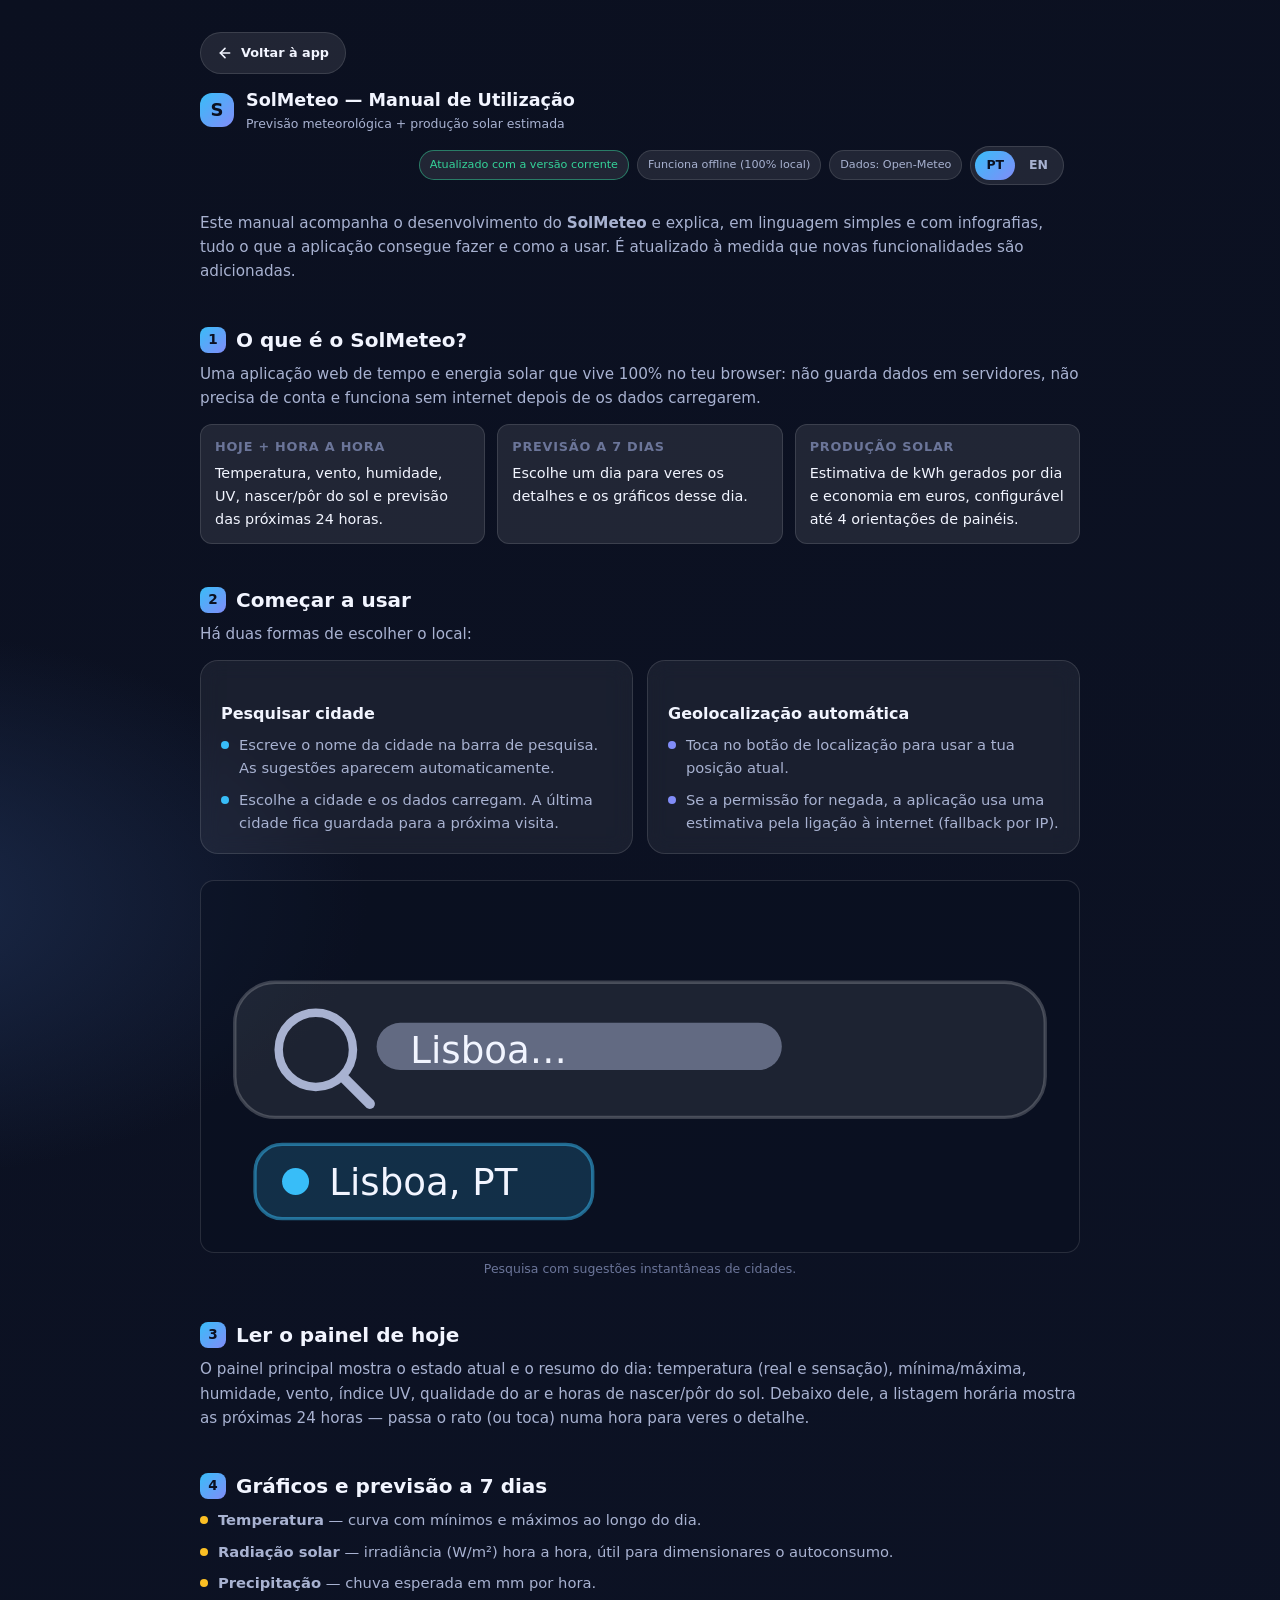
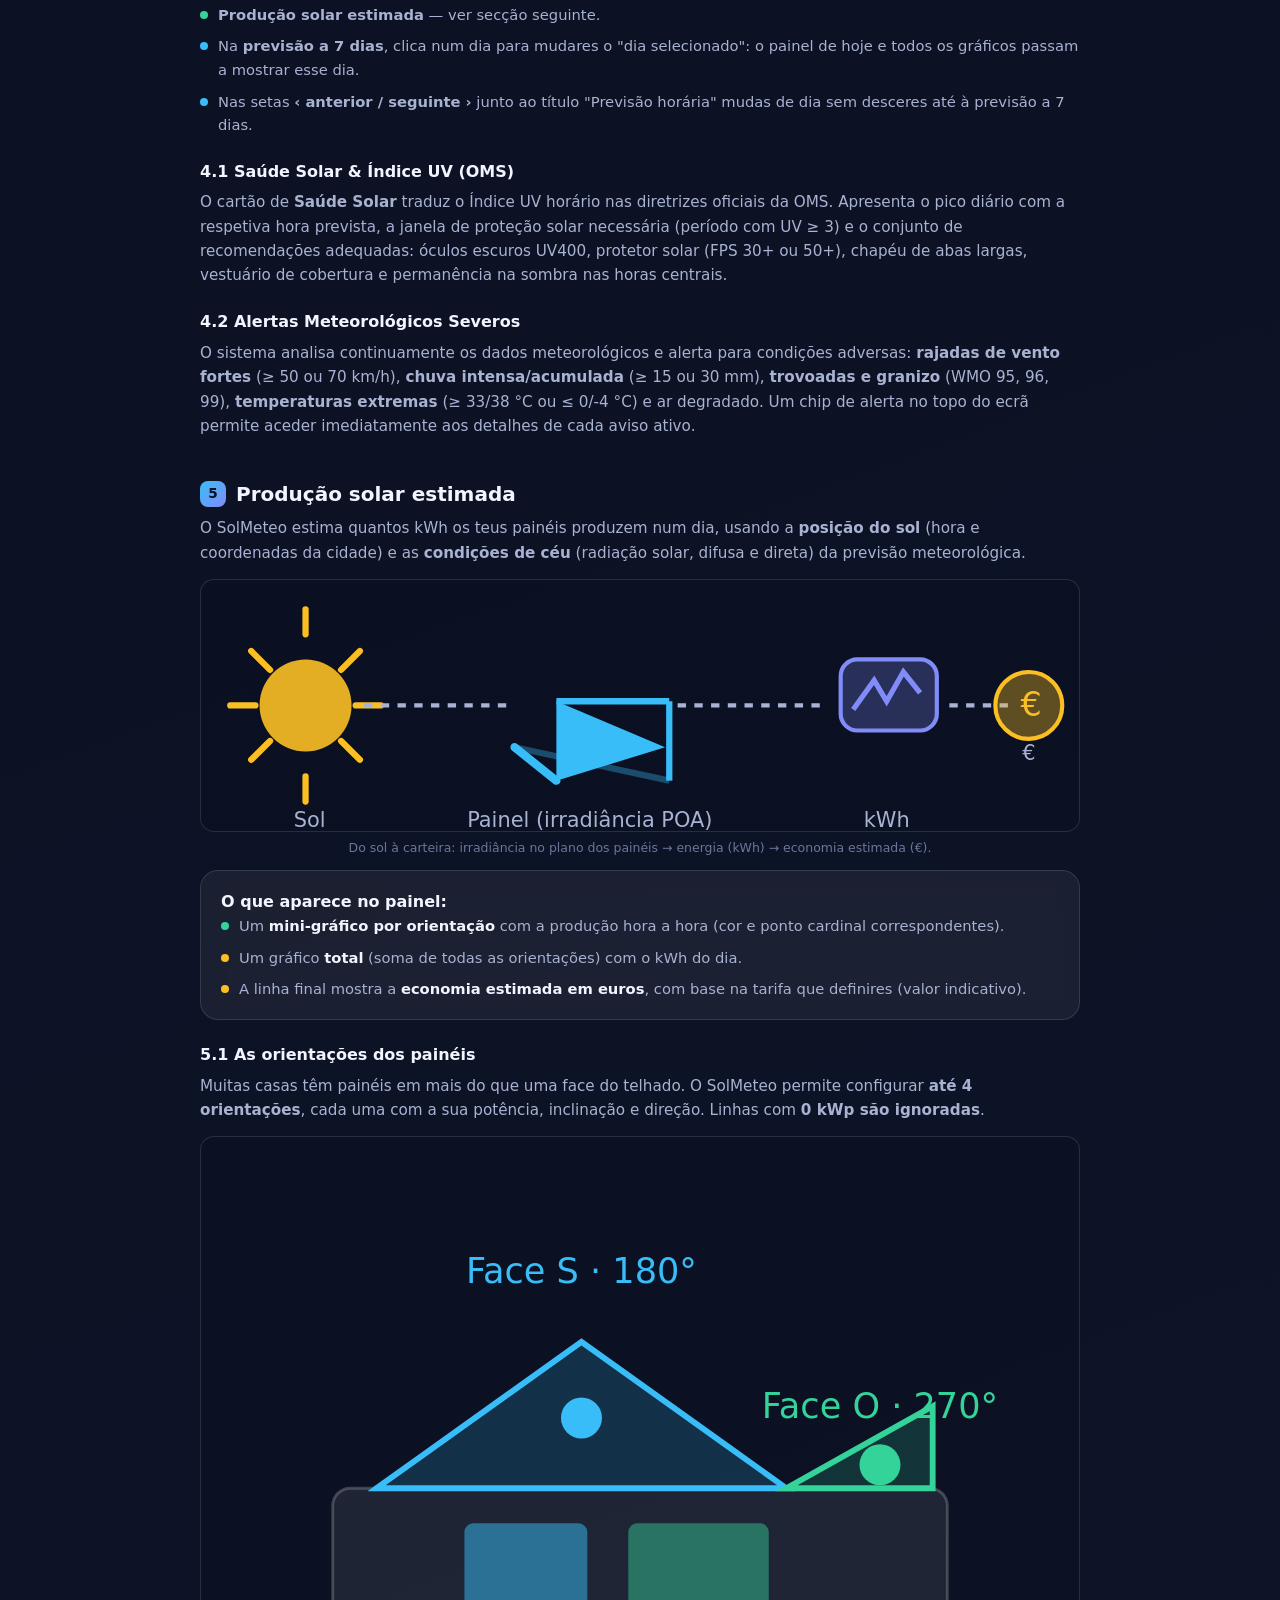
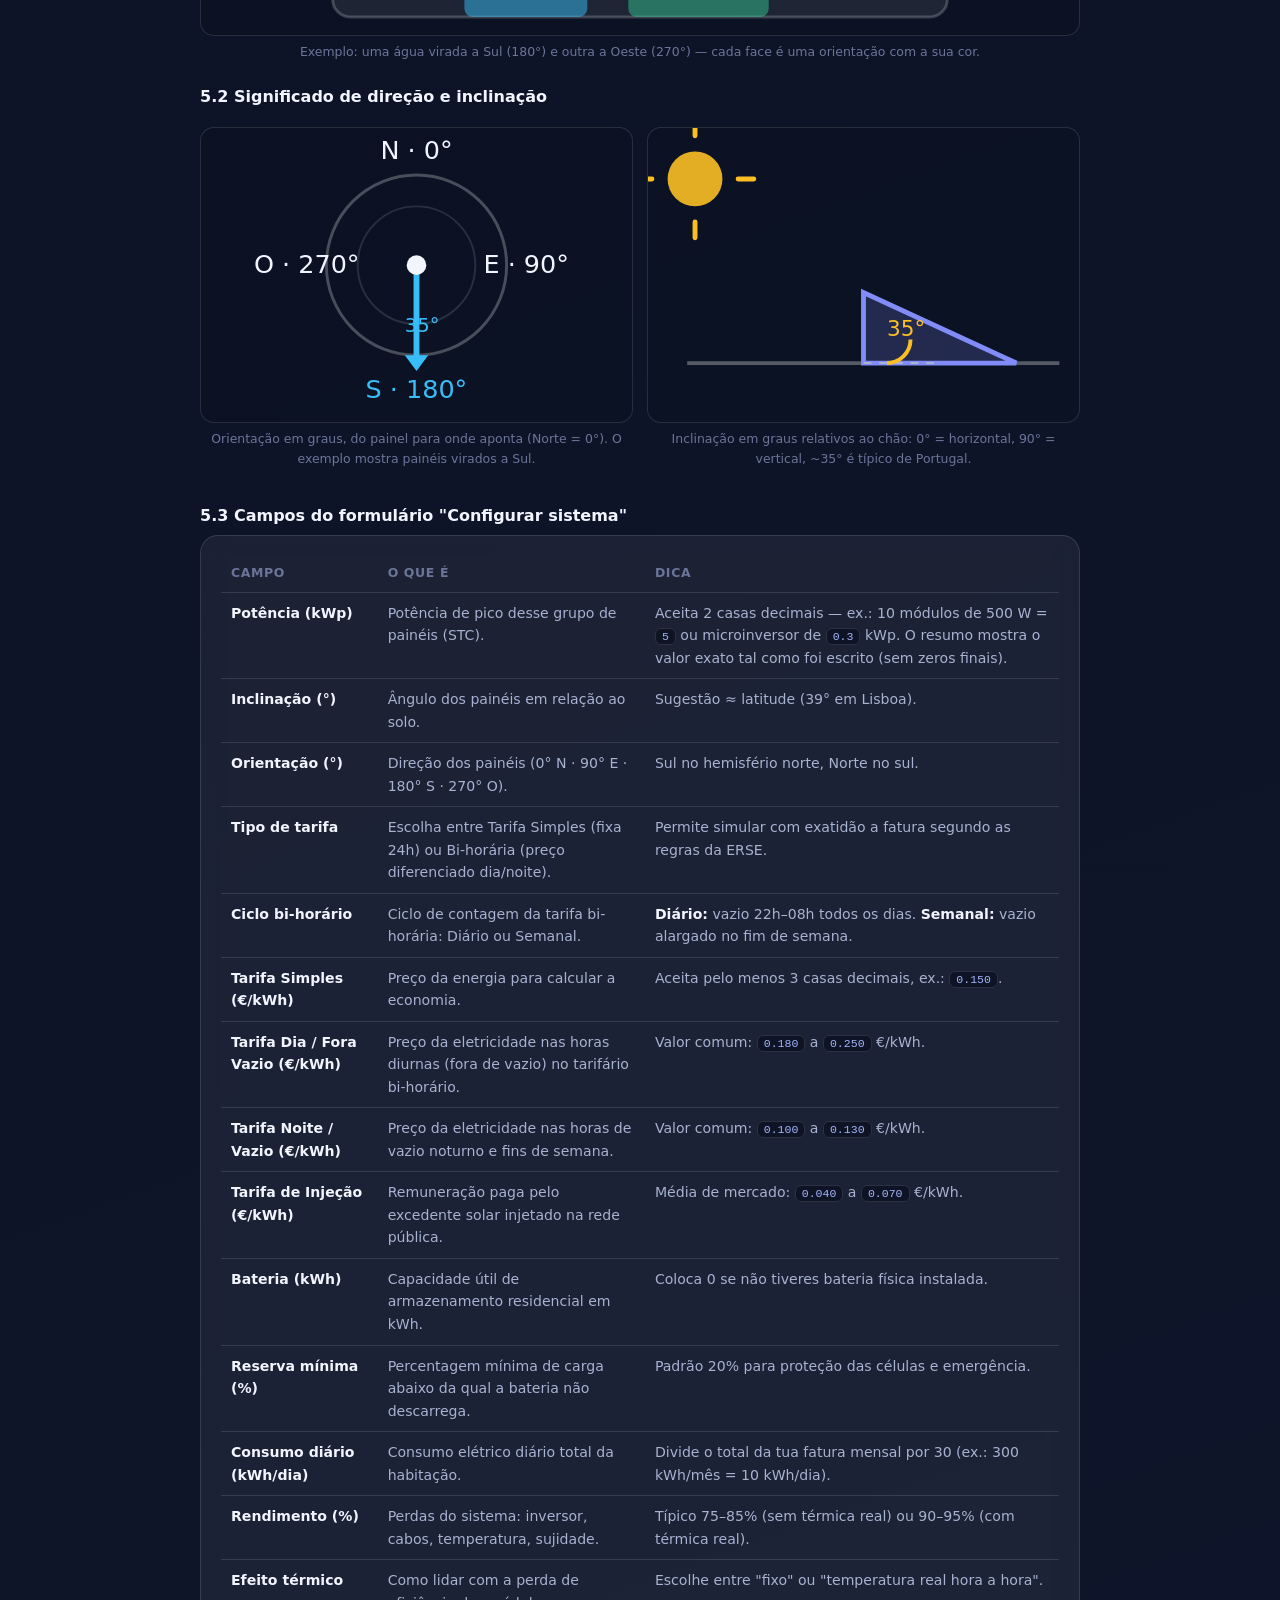
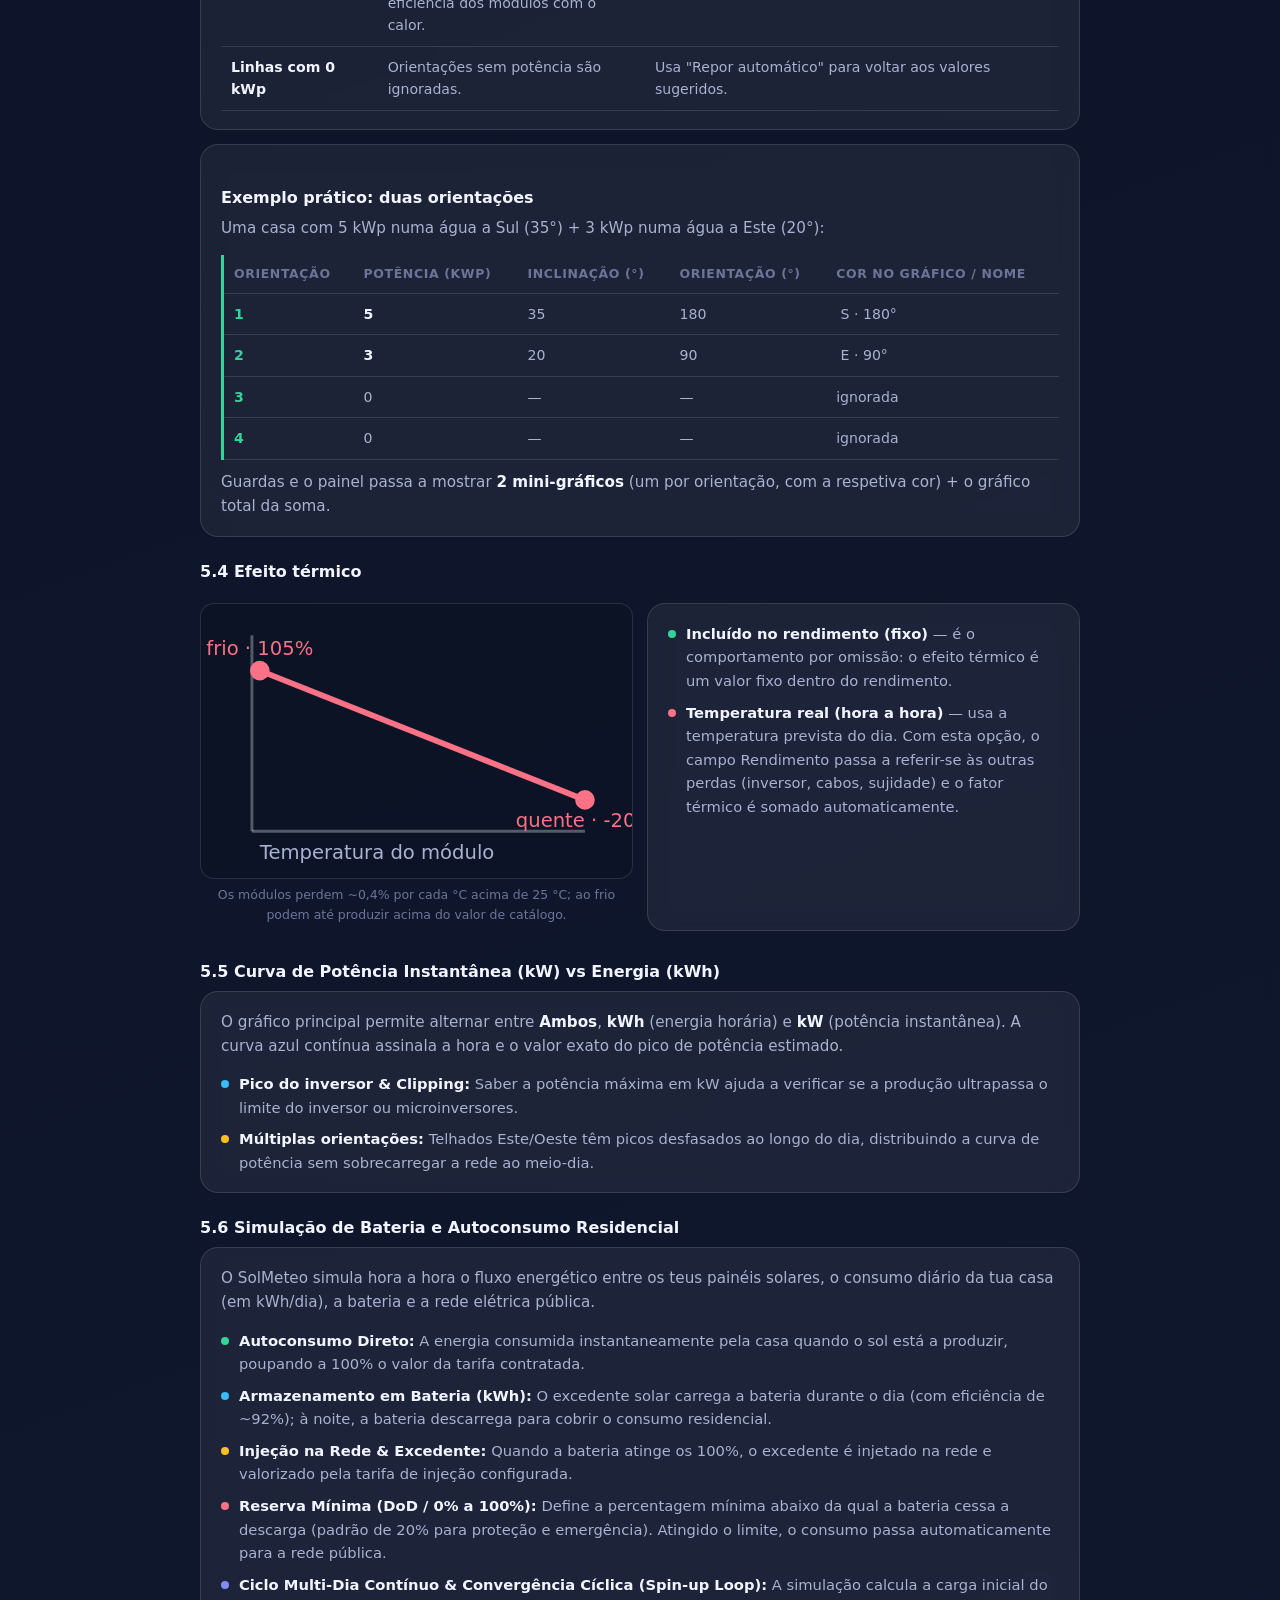
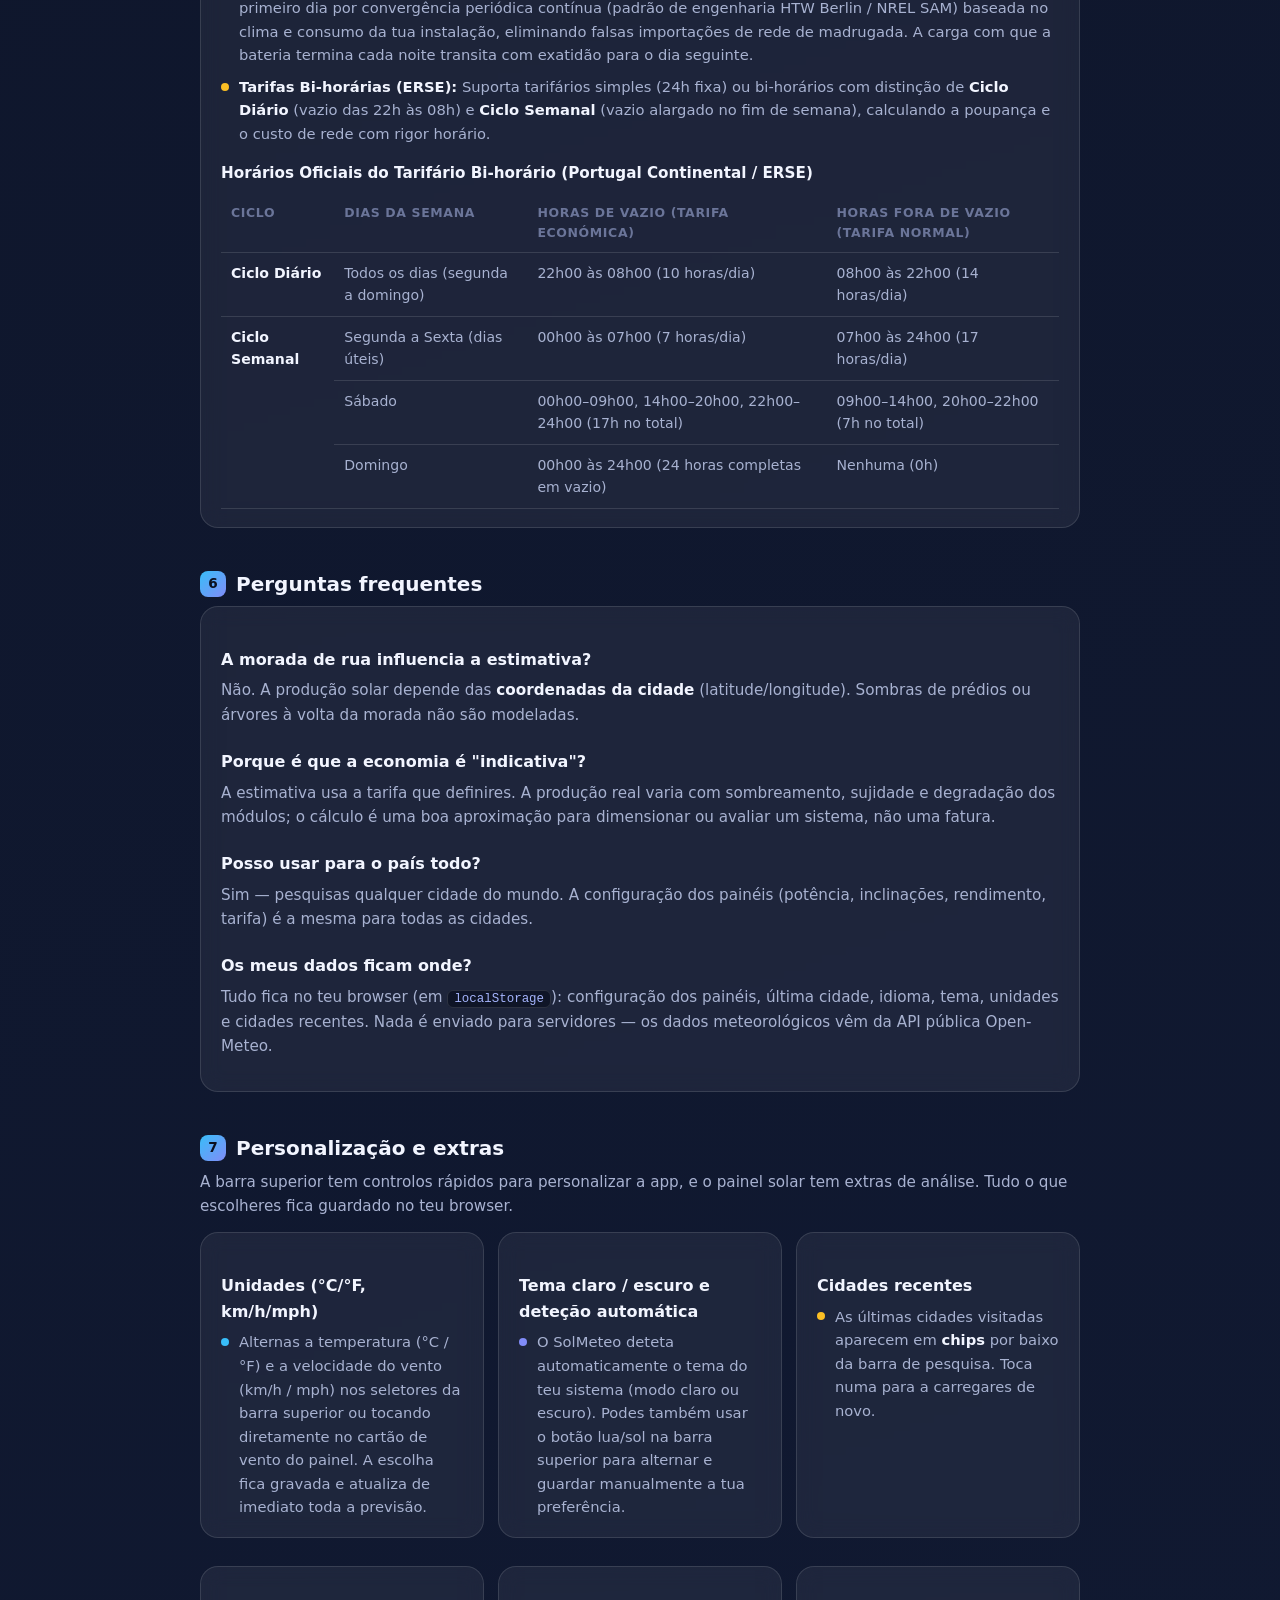
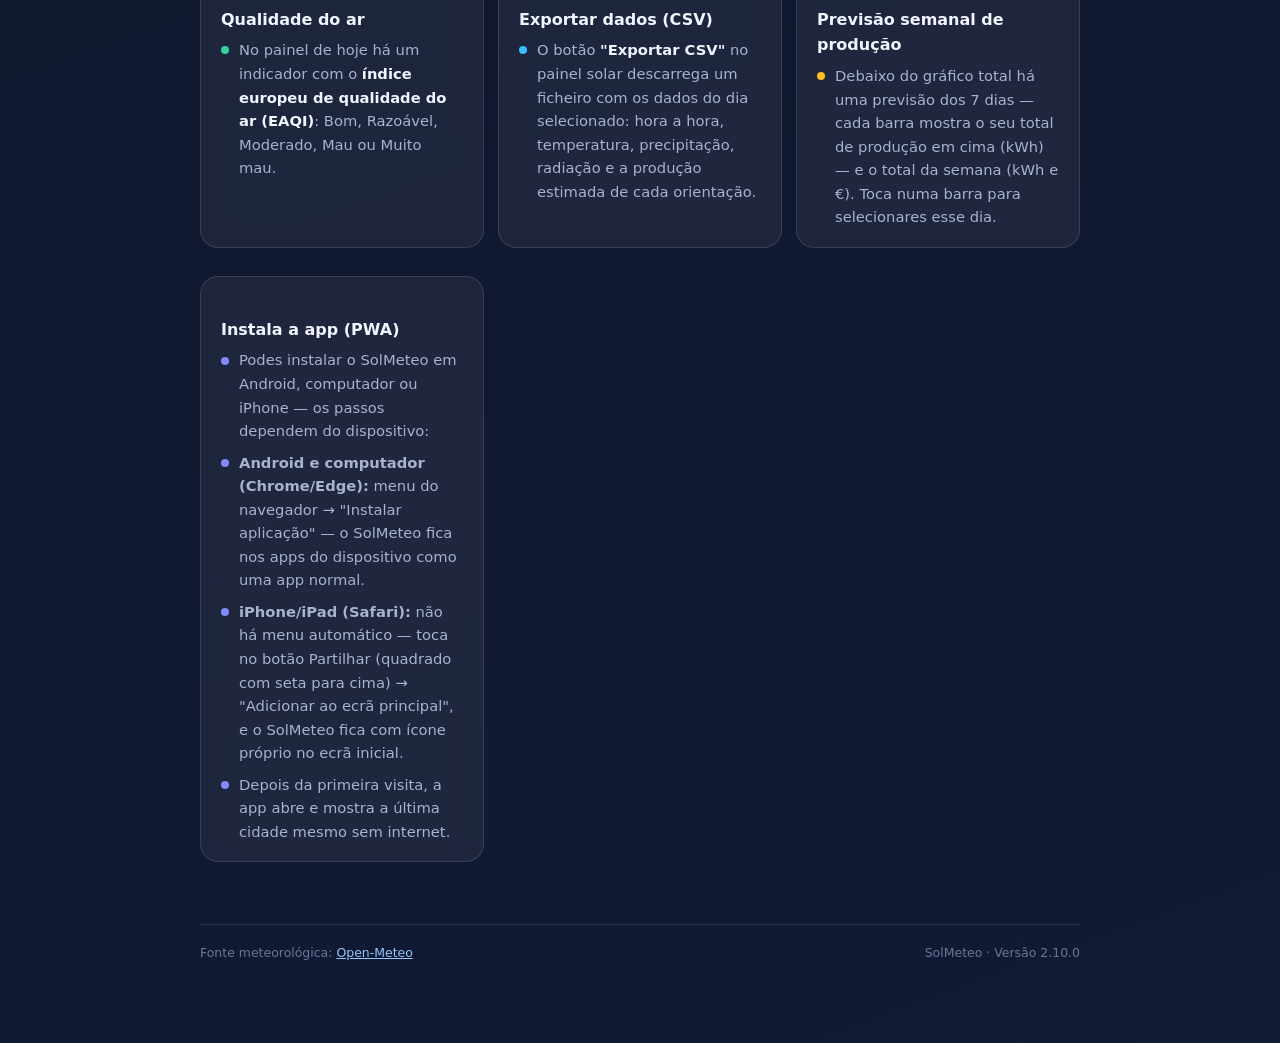
==== manual.html @ 296acf83 "feat(advisory): implement UV index health advisory cards and severe weather alerts (v2.10.0)" ====
<!DOCTYPE html>
<html lang="pt">
<head>
  <meta charset="UTF-8" />
  <meta name="viewport" content="width=device-width, initial-scale=1.0" />
  <title>SolMeteo · Manual de Utilização</title>
  <style>
    :root {
      --bg: #0b1020;
      --bg-2: #111a33;
      --panel: rgba(255, 255, 255, 0.06);
      --panel-strong: rgba(255, 255, 255, 0.09);
      --border: rgba(255, 255, 255, 0.12);
      --text: #f2f5ff;
      --text-dim: #a8b2d1;
      --text-faint: #6b7599;
      --accent: #38bdf8;
      --accent-2: #818cf8;
      --gold: #fbbf24;
      --emerald: #34d399;
      --rose: #fb7185;
      --radius: 20px;
      --font: system-ui, -apple-system, "Segoe UI", sans-serif;
    }
    * { margin: 0; padding: 0; box-sizing: border-box; }
    html { color-scheme: dark; scroll-behavior: smooth; }
    body {
      font-family: var(--font);
      background:
        radial-gradient(1200px 600px at 80% -10%, #16285c 0%, transparent 60%),
        radial-gradient(900px 500px at -10% 10%, #1b2a4a 0%, transparent 55%),
        linear-gradient(160deg, var(--bg) 0%, var(--bg-2) 100%);
      color: var(--text);
      min-height: 100vh;
      line-height: 1.6;
      -webkit-font-smoothing: antialiased;
    }
    main { max-width: 920px; margin: 0 auto; padding: 32px 20px 80px; }

    header.top {
      display: grid;
      grid-template-columns: minmax(0, 1fr) auto;
      align-items: center;
      gap: 12px 16px;
      margin-bottom: 26px;
    }
    .home-btn {
      display: inline-flex; align-items: center; gap: 8px;
      height: 42px; padding: 0 16px; border-radius: 999px;
      border: 1px solid var(--border); background: var(--panel-strong);
      color: var(--text); font-family: var(--font); font-size: 0.8rem; font-weight: 600;
      text-decoration: none; white-space: nowrap; justify-self: start;
      transition: border-color 0.2s, color 0.2s, transform 0.2s;
    }
    .home-btn svg { width: 16px; height: 16px; flex: none; }
    .home-btn:hover { border-color: rgba(56, 189, 248, 0.55); color: var(--accent); transform: translateY(-2px); }
    .brand { grid-column: 1 / -1; min-width: 0; display: flex; align-items: center; gap: 12px; }
    .brand__mark {
      width: 34px; height: 34px; flex: none; border-radius: 12px;
      background: linear-gradient(135deg, var(--accent), var(--accent-2));
      display: grid; place-items: center;
      font-size: 18px; font-weight: 800; color: #0b1020;
    }
    .brand div { min-width: 0; }
    .brand h1 { font-size: 1.1rem; font-weight: 700; }
    .brand p { font-size: 0.78rem; color: var(--text-dim); }
    .badges { justify-self: end; display: flex; gap: 8px; flex-wrap: wrap; justify-content: flex-end; align-items: center; min-width: 0; }
    .badge {
      font-size: 0.7rem; padding: 5px 10px; border-radius: 999px;
      border: 1px solid var(--border); background: var(--panel-strong);
      color: var(--text-dim); white-space: normal; text-align: center;
    }
    .badge--live { color: var(--emerald); border-color: rgba(52, 211, 153, 0.5); }
    .lang { flex: none; }

    .lang {
      display: inline-flex; align-items: center; gap: 3px;
      padding: 4px; border-radius: 999px;
      border: 1px solid var(--border); background: var(--panel-strong);
    }
    .lang__btn {
      border: 0; background: transparent; color: var(--text-dim);
      font-family: var(--font); font-size: 0.78rem; font-weight: 600; line-height: 1;
      padding: 8px 11px; border-radius: 999px; cursor: pointer;
      transition: background 0.2s, color 0.2s;
    }
    .lang__btn:hover { color: var(--text); }
    .lang__btn.active {
      background: linear-gradient(135deg, var(--accent), var(--accent-2));
      color: #0b1020; font-weight: 800;
    }

    h2 {
      font-size: 1.25rem; margin: 40px 0 6px;
      display: flex; align-items: center; gap: 10px;
    }
    h2 .num {
      width: 26px; height: 26px; flex: none; border-radius: 8px;
      background: linear-gradient(135deg, var(--accent), var(--accent-2));
      color: #0b1020; font-size: 0.85rem; font-weight: 800;
      display: grid; place-items: center;
    }
    h3 { font-size: 1rem; margin: 22px 0 6px; color: var(--text); }
    p.lede { color: var(--text-dim); margin-bottom: 14px; font-size: 0.95rem; }

    .card {
      background: var(--panel);
      border: 1px solid var(--border);
      border-radius: 18px;
      padding: 18px 20px;
      margin-bottom: 14px;
      backdrop-filter: blur(10px);
    }
    .card strong { color: var(--text); }

    ul.tips { list-style: none; display: grid; gap: 8px; }
    ul.tips li {
      display: flex; gap: 10px; align-items: flex-start;
      font-size: 0.92rem; color: var(--text-dim);
    }
    ul.tips li .dot {
      width: 8px; height: 8px; border-radius: 50%; flex: none; margin-top: 8px;
    }
    .dot--sky { background: var(--accent); }
    .dot--indigo { background: var(--accent-2); }
    .dot--emerald { background: var(--emerald); }
    .dot--gold { background: var(--gold); }
    .dot--rose { background: var(--rose); }

    .fig {
      width: 100%; height: auto; display: block;
      border: 1px solid var(--border); border-radius: 14px;
      background: rgba(11, 16, 32, 0.45);
      margin: 12px 0 6px;
    }
    figcaption { font-size: 0.78rem; color: var(--text-faint); text-align: center; margin-bottom: 12px; }

    .grid2 { display: grid; grid-template-columns: repeat(auto-fit, minmax(230px, 1fr)); gap: 14px; }
    .grid3 { display: grid; grid-template-columns: repeat(auto-fit, minmax(180px, 1fr)); gap: 12px; }

    .kv { background: var(--panel-strong); border: 1px solid var(--border); border-radius: 12px; padding: 12px 14px; }
    .kv h4 { font-size: 0.8rem; color: var(--text-faint); text-transform: uppercase; letter-spacing: 0.06em; margin-bottom: 4px; }
    .kv p { font-size: 0.9rem; color: var(--text); }
    .kv p small { color: var(--text-dim); }

    table { width: 100%; border-collapse: collapse; font-size: 0.88rem; }
    th, td { text-align: left; padding: 9px 10px; border-bottom: 1px solid var(--border); vertical-align: top; }
    th { color: var(--text-faint); font-weight: 600; font-size: 0.78rem; text-transform: uppercase; letter-spacing: 0.05em; }
    td { color: var(--text-dim); }
    td strong { color: var(--text); }
    code {
      background: rgba(11, 16, 32, 0.7); border: 1px solid var(--border);
      padding: 1px 6px; border-radius: 6px; font-size: 0.82em; color: #a5b4fc;
    }

    .example { border-left: 3px solid var(--emerald); }
    .example td:first-child { color: var(--emerald); font-weight: 600; }

    footer.footer {
      margin-top: 48px; padding-top: 18px;
      border-top: 1px solid var(--border);
      display: flex; justify-content: space-between; gap: 12px; flex-wrap: wrap;
      font-size: 0.78rem; color: var(--text-faint);
    }
    a { color: #93c5fd; }

    @media (max-width: 760px) {
      header.top { gap: 10px; }
      .home-btn { padding: 0 12px; }
    }
    @media (max-width: 520px) {
      .home-btn__label { display: none; }
      .home-btn { padding: 0 14px; }
      .brand__mark { display: none; }
    }
  </style>
</head>
<body>
  <main>
    <header class="top">
      <a class="home-btn" href="index.html" aria-label="Voltar à página inicial" title="Voltar à página inicial" data-i18n-aria="m.home.aria" data-i18n-title="m.home.aria">
        <svg viewBox="0 0 24 24" fill="none" stroke="currentColor" stroke-width="2.4" stroke-linecap="round" stroke-linejoin="round" aria-hidden="true">
          <path d="M19 12H5"></path>
          <path d="M12 19l-7-7 7-7"></path>
        </svg>
        <span class="home-btn__label" data-i18n="m.home">Voltar à app</span>
      </a>
      <div class="brand">
        <span class="brand__mark">S</span>
        <div>
          <h1 data-i18n="m.title">SolMeteo — Manual de Utilização</h1>
          <p data-i18n="m.subtitle">Previsão meteorológica + produção solar estimada</p>
        </div>
      </div>
      <div class="badges">
        <span class="badge badge--live" data-i18n="m.badge.live">Atualizado com a versão corrente</span>
        <span class="badge" data-i18n="m.badge.offline">Funciona offline (100% local)</span>
        <span class="badge" data-i18n="m.badge.data">Dados: Open-Meteo</span>
        <span class="lang" role="group" aria-label="Idioma">
          <button type="button" class="lang__btn" data-lang="pt" aria-label="Português">PT</button>
          <button type="button" class="lang__btn" data-lang="en" aria-label="English">EN</button>
        </span>
      </div>
    </header>

    <p class="lede" data-i18n-html="m.lede">Este manual acompanha o desenvolvimento do <strong>SolMeteo</strong> e explica, em linguagem simples e com infografias, tudo o que a aplicação consegue fazer e como a usar. É atualizado à medida que novas funcionalidades são adicionadas.</p>

    <!-- ============================== INTRO ============================== -->
    <h2><span class="num">1</span><span data-i18n="m.s1">O que é o SolMeteo?</span></h2>
    <p class="lede" data-i18n="m.s1.lede">Uma aplicação web de tempo e energia solar que vive 100% no teu browser: não guarda dados em servidores, não precisa de conta e funciona sem internet depois de os dados carregarem.</p>
    <div class="grid3">
      <div class="kv"><h4 data-i18n="m.kv1.h">Hoje + hora a hora</h4><p data-i18n="m.kv1.p">Temperatura, vento, humidade, UV, nascer/pôr do sol e previsão das próximas 24 horas.</p></div>
      <div class="kv"><h4 data-i18n="m.kv2.h">Previsão a 7 dias</h4><p data-i18n="m.kv2.p">Escolhe um dia para veres os detalhes e os gráficos desse dia.</p></div>
      <div class="kv"><h4 data-i18n="m.kv3.h">Produção solar</h4><p data-i18n="m.kv3.p">Estimativa de kWh gerados por dia e economia em euros, configurável até 4 orientações de painéis.</p></div>
    </div>

    <!-- ============================== COMEÇAR ============================== -->
    <h2><span class="num">2</span><span data-i18n="m.s2">Começar a usar</span></h2>
    <p class="lede" data-i18n="m.s2.lede">Há duas formas de escolher o local:</p>
    <div class="grid2">
      <div class="card">
        <h3 data-i18n="m.s2a.h">Pesquisar cidade</h3>
        <ul class="tips">
          <li><span class="dot dot--sky"></span><span data-i18n="m.s2a.l1">Escreve o nome da cidade na barra de pesquisa. As sugestões aparecem automaticamente.</span></li>
          <li><span class="dot dot--sky"></span><span data-i18n="m.s2a.l2">Escolhe a cidade e os dados carregam. A última cidade fica guardada para a próxima visita.</span></li>
        </ul>
      </div>
      <div class="card">
        <h3 data-i18n="m.s2b.h">Geolocalização automática</h3>
        <ul class="tips">
          <li><span class="dot dot--indigo"></span><span data-i18n="m.s2b.l1">Toca no botão de localização para usar a tua posição atual.</span></li>
          <li><span class="dot dot--indigo"></span><span data-i18n="m.s2b.l2">Se a permissão for negada, a aplicação usa uma estimativa pela ligação à internet (fallback por IP).</span></li>
        </ul>
      </div>
    </div>
    <figure>
      <svg class="fig" viewBox="0 0 260 110" role="img" aria-label="Barra de pesquisa com sugestões" data-i18n-aria="m.fig.search.aria">
        <rect x="10" y="30" width="240" height="40" rx="12" fill="rgba(255,255,255,0.08)" stroke="rgba(255,255,255,0.2)"/>
        <circle cx="34" cy="50" r="11" fill="none" stroke="#a8b2d1" stroke-width="2.5"/>
        <line x1="42" y1="58" x2="50" y2="66" stroke="#a8b2d1" stroke-width="3" stroke-linecap="round"/>
        <rect x="52" y="42" width="120" height="14" rx="7" fill="rgba(168,178,209,0.5)"/>
        <text x="62" y="54" font-size="11" fill="#f2f5ff">Lisboa…</text>
        <rect x="16" y="78" width="100" height="22" rx="8" fill="rgba(56,189,248,0.18)" stroke="rgba(56,189,248,0.5)"/>
        <circle cx="28" cy="89" r="4" fill="#38bdf8"/>
        <text x="38" y="93" font-size="11" fill="#f2f5ff">Lisboa, PT</text>
      </svg>
      <figcaption data-i18n="m.fig.search.cap">Pesquisa com sugestões instantâneas de cidades.</figcaption>
    </figure>

    <!-- ============================== PAINÉIS ============================== -->
    <h2><span class="num">3</span><span data-i18n="m.s3">Ler o painel de hoje</span></h2>
    <p class="lede" data-i18n="m.s3.lede">O painel principal mostra o estado atual e o resumo do dia: temperatura (real e sensação), mínima/máxima, humidade, vento, índice UV e horas de nascer/pôr do sol. Debaixo dele, a listagem horária mostra as próximas 24 horas — passa o rato (ou toca) numa hora para veres o detalhe.</p>

    <h2><span class="num">4</span><span data-i18n="m.s4">Gráficos e previsão a 7 dias</span></h2>
    <ul class="tips">
      <li><span class="dot dot--gold"></span><span data-i18n-html="m.s4.l1"><strong>Temperatura</strong> — curva com mínimos e máximos ao longo do dia.</span></li>
      <li><span class="dot dot--gold"></span><span data-i18n-html="m.s4.l2"><strong>Radiação solar</strong> — irradiância (W/m²) hora a hora, útil para dimensionares o autoconsumo.</span></li>
      <li><span class="dot dot--gold"></span><span data-i18n-html="m.s4.l3"><strong>Precipitação</strong> — chuva esperada em mm por hora.</span></li>
      <li><span class="dot dot--emerald"></span><span data-i18n-html="m.s4.l4"><strong>Produção solar estimada</strong> — ver secção seguinte.</span></li>
      <li><span class="dot dot--sky"></span><span data-i18n-html="m.s4.l5">Na <strong>previsão a 7 dias</strong>, clica num dia para mudares o "dia selecionado": o painel de hoje e todos os gráficos passam a mostrar esse dia.</span></li>
      <li><span class="dot dot--sky"></span><span data-i18n-html="m.s4.l6">Nas setas <strong>‹ anterior / seguinte ›</strong> junto ao título "Previsão horária" mudas de dia sem desceres até à previsão a 7 dias.</span></li>
    </ul>

    <h3><span>4.1 </span><span data-i18n="m.s4.1">Saúde Solar &amp; Índice UV (OMS)</span></h3>
    <p class="lede" data-i18n-html="m.s4.1.lede">O cartão de <strong>Saúde Solar</strong> traduz o Índice UV horário nas diretrizes oficiais da OMS. Apresenta o pico diário com a respetiva hora prevista, a janela de proteção solar necessária (período com UV &ge; 3) e o conjunto de recomendações adequadas: óculos escuros UV400, protetor solar (FPS 30+ ou 50+), chapéu de abas largas, vestuário de cobertura e permanência na sombra nas horas centrais.</p>

    <h3><span>4.2 </span><span data-i18n="m.s4.2">Alertas Meteorológicos Severos</span></h3>
    <p class="lede" data-i18n-html="m.s4.2.lede">O sistema analisa continuamente os dados meteorológicos e alerta para condições adversas: <strong>rajadas de vento fortes</strong> (&ge; 50 ou 70 km/h), <strong>chuva intensa/acumulada</strong> (&ge; 15 ou 30 mm), <strong>trovoadas e granizo</strong> (WMO 95, 96, 99), <strong>temperaturas extremas</strong> (&ge; 33/38 °C ou &le; 0/-4 °C) e ar degradado. Um chip de alerta no topo do ecrã permite aceder imediatamente aos detalhes de cada aviso ativo.</p>

    <!-- ============================== PV ============================== -->
    <h2><span class="num">5</span><span data-i18n="m.s5">Produção solar estimada</span></h2>
    <p class="lede" data-i18n-html="m.s5.lede">O SolMeteo estima quantos kWh os teus painéis produzem num dia, usando a <strong>posição do sol</strong> (hora e coordenadas da cidade) e as <strong>condições de céu</strong> (radiação solar, difusa e direta) da previsão meteorológica.</p>

    <figure>
      <svg class="fig" viewBox="0 0 420 120" role="img" aria-label="Fluxo: sol, irradiância, painel, energia, euros" data-i18n-aria="m.fig.flow.aria">
        <g>
          <circle cx="50" cy="60" r="22" fill="rgba(251,191,36,0.9)"/>
          <g stroke="#fbbf24" stroke-width="3" stroke-linecap="round">
            <line x1="50" y1="14" x2="50" y2="26"/><line x1="50" y1="94" x2="50" y2="106"/>
            <line x1="14" y1="60" x2="26" y2="60"/><line x1="74" y1="60" x2="86" y2="60"/>
            <line x1="24" y1="34" x2="33" y2="43"/><line x1="67" y1="77" x2="76" y2="86"/>
            <line x1="24" y1="86" x2="33" y2="77"/><line x1="67" y1="43" x2="76" y2="34"/>
          </g>
        </g>
        <path d="M78 60 L150 60" stroke="#a8b2d1" stroke-dasharray="4 4" stroke-width="2"/>
        <g>
          <line x1="170" y1="96" x2="150" y2="80" stroke="#38bdf8" stroke-width="4" stroke-linecap="round"/>
          <polygon points="170,96 170,58 222,80" fill="#38bdf8"/>
          <line x1="170" y1="58" x2="224" y2="58" stroke="#38bdf8" stroke-width="3"/>
          <line x1="224" y1="58" x2="224" y2="96" stroke="#38bdf8" stroke-width="3"/>
          <line x1="224" y1="96" x2="150" y2="80" stroke="rgba(56,189,248,0.35)" stroke-width="3"/>
        </g>
        <path d="M228 60 L300 60" stroke="#a8b2d1" stroke-dasharray="4 4" stroke-width="2"/>
        <g>
          <rect x="306" y="38" width="46" height="34" rx="8" fill="rgba(129,140,248,0.25)" stroke="#818cf8" stroke-width="2"/>
          <polyline points="312,62 322,48 328,58 336,44 344,54" fill="none" stroke="#818cf8" stroke-width="2.5"/>
        </g>
        <path d="M358 60 L390 60" stroke="#a8b2d1" stroke-dasharray="4 4" stroke-width="2"/>
        <g>
          <circle cx="396" cy="60" r="16" fill="rgba(251,191,36,0.35)" stroke="#fbbf24" stroke-width="2"/>
          <text x="392" y="65" font-size="16" fill="#fbbf24">€</text>
        </g>
        <text x="52" y="118" font-size="10" text-anchor="middle" fill="#a8b2d1" data-i18n="m.fig.flow.sun">Sol</text>
        <text x="186" y="118" font-size="10" text-anchor="middle" fill="#a8b2d1" data-i18n="m.fig.flow.panel">Painel (irradiância POA)</text>
        <text x="328" y="118" font-size="10" text-anchor="middle" fill="#a8b2d1">kWh</text>
        <text x="396" y="86" font-size="10" text-anchor="middle" fill="#a8b2d1">€</text>
      </svg>
      <figcaption data-i18n="m.fig.flow.cap">Do sol à carteira: irradiância no plano dos painéis → energia (kWh) → economia estimada (€).</figcaption>
    </figure>

    <div class="card">
      <strong data-i18n="m.s5.card">O que aparece no painel:</strong>
      <ul class="tips">
        <li><span class="dot dot--emerald"></span><span data-i18n-html="m.s5.l1">Um <strong>mini-gráfico por orientação</strong> com a produção hora a hora (cor e ponto cardinal correspondentes).</span></li>
        <li><span class="dot dot--gold"></span><span data-i18n-html="m.s5.l2">Um gráfico <strong>total</strong> (soma de todas as orientações) com o kWh do dia.</span></li>
        <li><span class="dot dot--gold"></span><span data-i18n-html="m.s5.l3">A linha final mostra a <strong>economia estimada em euros</strong>, com base na tarifa que definires (valor indicativo).</span></li>
      </ul>
    </div>

    <h3><span>5.1 </span><span data-i18n="m.s5.1">As orientações dos painéis</span></h3>
    <p class="lede" data-i18n-html="m.s5.1.lede">Muitas casas têm painéis em mais do que uma face do telhado. O SolMeteo permite configurar <strong>até 4 orientações</strong>, cada uma com a sua potência, inclinação e direção. Linhas com <strong>0 kWp são ignoradas</strong>.</p>
    <figure>
      <svg class="fig" viewBox="0 0 300 170" role="img" aria-label="Casa com telhado em duas águas com painéis em duas orientações" data-i18n-aria="m.fig.roof.aria">
        <rect x="45" y="120" width="210" height="44" rx="6" fill="rgba(255,255,255,0.08)" stroke="rgba(255,255,255,0.2)"/>
        <polygon points="60,120 130,70 200,120" fill="rgba(56,189,248,0.18)" stroke="#38bdf8" stroke-width="2"/>
        <polygon points="200,120 250,92 250,120" fill="rgba(52,211,153,0.18)" stroke="#34d399" stroke-width="2"/>
        <rect x="90" y="132" width="42" height="32" rx="3" fill="rgba(56,189,248,0.5)"/>
        <rect x="146" y="132" width="48" height="32" rx="3" fill="rgba(52,211,153,0.45)"/>
        <text x="130" y="50" font-size="12" fill="#38bdf8" text-anchor="middle" data-i18n="m.fig.roof.s">Face S · 180°</text>
        <text x="232" y="96" font-size="12" fill="#34d399" text-anchor="middle" data-i18n="m.fig.roof.o">Face O · 270°</text>
        <circle cx="130" cy="96" r="7" fill="#38bdf8"/>
        <circle cx="232" cy="112" r="7" fill="#34d399"/>
      </svg>
      <figcaption data-i18n="m.fig.roof.cap">Exemplo: uma água virada a Sul (180°) e outra a Oeste (270°) — cada face é uma orientação com a sua cor.</figcaption>
    </figure>

    <h3><span>5.2 </span><span data-i18n="m.s5.2">Significado de direção e inclinação</span></h3>
    <div class="grid2">
      <figure>
        <svg class="fig" viewBox="0 0 220 150" role="img" aria-label="Rosa dos ventos com orientação em graus" data-i18n-aria="m.fig.compass.aria">
          <circle cx="110" cy="70" r="46" fill="none" stroke="rgba(255,255,255,0.25)" stroke-width="1.5"/>
          <circle cx="110" cy="70" r="30" fill="none" stroke="rgba(255,255,255,0.12)"/>
          <text x="110" y="16" font-size="13" text-anchor="middle" fill="#f2f5ff">N · 0°</text>
          <text x="110" y="138" font-size="13" text-anchor="middle" fill="#38bdf8">S · 180°</text>
          <text x="166" y="74" font-size="13" text-anchor="middle" fill="#f2f5ff">E · 90°</text>
          <text x="54" y="74" font-size="13" text-anchor="middle" fill="#f2f5ff" data-i18n="m.fig.compass.o">O · 270°</text>
          <line x1="110" y1="70" x2="110" y2="116" stroke="#38bdf8" stroke-width="3" stroke-linecap="round"/>
          <polygon points="104,116 116,116 110,124" fill="#38bdf8"/>
          <circle cx="110" cy="70" r="5" fill="#f2f5ff"/>
          <text x="104" y="104" font-size="10" fill="#38bdf8">35°</text>
        </svg>
        <figcaption data-i18n="m.fig.compass.cap">Orientação em graus, do painel para onde aponta (Norte = 0°). O exemplo mostra painéis virados a Sul.</figcaption>
      </figure>
      <figure>
        <svg class="fig" viewBox="0 0 220 150" role="img" aria-label="Inclinação dos painéis em ângulo com o solo" data-i18n-aria="m.fig.tilt.aria">
          <line x1="20" y1="120" x2="210" y2="120" stroke="rgba(255,255,255,0.3)" stroke-width="2"/>
          <polygon points="110,120 110,84 188,120" fill="rgba(129,140,248,0.2)" stroke="#818cf8" stroke-width="2.5"/>
          <line x1="110" y1="120" x2="148" y2="120" stroke="#a8b2d1" stroke-dasharray="4 4"/>
          <path d="M 122 120 A 12 12 0 0 0 134 108" fill="none" stroke="#fbbf24" stroke-width="2"/>
          <text x="122" y="106" font-size="11" fill="#fbbf24">35°</text>
          <g transform="translate(24,26)">
            <circle r="14" fill="rgba(251,191,36,0.9)"/><g stroke="#fbbf24" stroke-width="2.5" stroke-linecap="round">
              <line x1="0" y1="-22" x2="0" y2="-30"/><line x1="0" y1="22" x2="0" y2="30"/>
              <line x1="-22" y1="0" x2="-30" y2="0"/><line x1="22" y1="0" x2="30" y2="0"/>
            </g>
          </g>
        </svg>
        <figcaption data-i18n="m.fig.tilt.cap">Inclinação em graus relativos ao chão: 0° = horizontal, 90° = vertical, ~35° é típico de Portugal.</figcaption>
      </figure>
    </div>

    <h3><span>5.3 </span><span data-i18n="m.s5.3">Campos do formulário "Configurar sistema"</span></h3>
    <div class="card">
      <table>
        <thead>
          <tr><th data-i18n="m.f.th.campo">Campo</th><th data-i18n="m.f.th.oque">O que é</th><th data-i18n="m.f.th.dica">Dica</th></tr>
        </thead>
        <tbody>
          <tr>
            <td><strong data-i18n="m.f.kwp">Potência (kWp)</strong></td>
            <td data-i18n="m.f.kwp.p">Potência de pico desse grupo de painéis (STC).</td>
            <td data-i18n-html="m.f.kwp.t">Aceita 2 casas decimais — ex.: 10 módulos de 500 W = <code>5</code> ou microinversor de <code>0.3</code>&nbsp;kWp.</td>
          </tr>
          <tr>
            <td><strong data-i18n="m.f.tilt">Inclinação (°)</strong></td>
            <td data-i18n="m.f.tilt.p">Ângulo dos painéis em relação ao solo.</td>
            <td data-i18n="m.f.tilt.t">Sugestão ≈ latitude (39° em Lisboa).</td>
          </tr>
          <tr>
            <td><strong data-i18n="m.f.az">Orientação (°)</strong></td>
            <td data-i18n="m.f.az.p">Direção dos painéis (0° N · 90° E · 180° S · 270° O).</td>
            <td data-i18n="m.f.az.t">Sul no hemisfério norte, Norte no sul.</td>
          </tr>
          <tr>
            <td><strong data-i18n="m.f.tarifftype">Tipo de tarifa</strong></td>
            <td data-i18n="m.f.tarifftype.p">Escolha entre Tarifa Simples (fixa 24h) ou Bi-horária (preço diferenciado dia/noite).</td>
            <td data-i18n="m.f.tarifftype.t">Permite simular com exatidão a fatura segundo as regras da ERSE.</td>
          </tr>
          <tr>
            <td><strong data-i18n="m.f.tariffcycle">Ciclo bi-horário</strong></td>
            <td data-i18n="m.f.tariffcycle.p">Ciclo de contagem da tarifa bi-horária: Diário ou Semanal.</td>
            <td data-i18n-html="m.f.tariffcycle.t"><strong>Diário:</strong> vazio 22h–08h todos os dias. <strong>Semanal:</strong> vazio alargado no fim de semana.</td>
          </tr>
          <tr>
            <td><strong data-i18n="m.f.tariff">Tarifa Simples (€/kWh)</strong></td>
            <td data-i18n="m.f.tariff.p">Preço da energia para calcular a economia em tarifa simples (24h fixa).</td>
            <td data-i18n-html="m.f.tariff.t">Aceita pelo menos 3 casas decimais, ex.: <code>0.182</code>.</td>
          </tr>
          <tr>
            <td><strong data-i18n="m.f.tariffpeak">Tarifa Dia / Fora Vazio (€/kWh)</strong></td>
            <td data-i18n="m.f.tariffpeak.p">Preço da eletricidade nas horas diurnas (fora de vazio) no tarifário bi-horário.</td>
            <td data-i18n-html="m.f.tariffpeak.t">Valor comum: <code>0.180</code> a <code>0.250</code>&nbsp;€/kWh.</td>
          </tr>
          <tr>
            <td><strong data-i18n="m.f.tariffoffpeak">Tarifa Noite / Vazio (€/kWh)</strong></td>
            <td data-i18n="m.f.tariffoffpeak.p">Preço da eletricidade nas horas de vazio noturno e fins de semana.</td>
            <td data-i18n-html="m.f.tariffoffpeak.t">Valor comum: <code>0.100</code> a <code>0.130</code>&nbsp;€/kWh.</td>
          </tr>
          <tr>
            <td><strong data-i18n="m.f.exportprice">Tarifa de Injeção (€/kWh)</strong></td>
            <td data-i18n="m.f.exportprice.p">Remuneração paga pelo excedente solar injetado na rede pública.</td>
            <td data-i18n-html="m.f.exportprice.t">Média de mercado: <code>0.040</code> a <code>0.070</code>&nbsp;€/kWh.</td>
          </tr>
          <tr>
            <td><strong data-i18n="m.f.battery">Bateria (kWh)</strong></td>
            <td data-i18n="m.f.battery.p">Capacidade útil de armazenamento residencial em kWh.</td>
            <td data-i18n="m.f.battery.t">Coloca 0 se não tiveres bateria física instalada.</td>
          </tr>
          <tr>
            <td><strong data-i18n="m.f.minsoc">Reserva mínima (%)</strong></td>
            <td data-i18n="m.f.minsoc.p">Percentagem mínima de carga abaixo da qual a bateria não descarrega.</td>
            <td data-i18n="m.f.minsoc.t">Padrão 20% para proteção das células e emergência.</td>
          </tr>
          <tr>
            <td><strong data-i18n="m.f.dailykwh">Consumo diário (kWh/dia)</strong></td>
            <td data-i18n="m.f.dailykwh.p">Consumo elétrico diário total da habitação.</td>
            <td data-i18n="m.f.dailykwh.t">Divide o total da tua fatura mensal por 30 (ex.: 300 kWh/mês = 10 kWh/dia).</td>
          </tr>
          <tr>
            <td><strong data-i18n="m.f.eff">Rendimento (%)</strong></td>
            <td data-i18n="m.f.eff.p">Perdas do sistema: inversor, cabos, temperatura, sujidade.</td>
            <td data-i18n="m.f.eff.t">Típico 75–85% (sem térmica real) ou 90–95% (com térmica real).</td>
          </tr>
          <tr>
            <td><strong data-i18n="m.f.thermal">Efeito térmico</strong></td>
            <td data-i18n="m.f.thermal.p">Como lidar com a perda de eficiência dos módulos com o calor.</td>
            <td data-i18n="m.f.thermal.t">Escolhe entre "fixo" ou "temperatura real hora a hora".</td>
          </tr>
          <tr>
            <td><strong data-i18n="m.f.zero">Linhas com 0 kWp</strong></td>
            <td data-i18n="m.f.zero.p">Orientações sem potência são ignoradas.</td>
            <td data-i18n="m.f.zero.t">Usa "Repor automático" para voltar aos valores sugeridos.</td>
          </tr>
        </tbody>
      </table>
    </div>

    <div class="card">
      <h3 data-i18n="m.ex.h">Exemplo prático: duas orientações</h3>
      <p class="lede" data-i18n="m.ex.lede">Uma casa com 5 kWp numa água a Sul (35°) + 3 kWp numa água a Este (20°):</p>
      <table class="example">
        <thead><tr>
          <th data-i18n="m.ex.th.az">Orientação</th>
          <th data-i18n="m.ex.th.kwp">Potência (kWp)</th>
          <th data-i18n="m.ex.th.tilt">Inclinação (°)</th>
          <th data-i18n="m.ex.th.az2">Orientação (°)</th>
          <th data-i18n="m.ex.th.color">Cor no gráfico / nome</th>
        </tr></thead>
        <tbody>
          <tr><td>1</td><td><strong>5</strong></td><td>35</td><td>180</td><td><span class="dot dot--sky" style="display:inline-block"></span> S · 180°</td></tr>
          <tr><td>2</td><td><strong>3</strong></td><td>20</td><td>90</td><td><span class="dot dot--indigo" style="display:inline-block"></span> E · 90°</td></tr>
          <tr><td>3</td><td>0</td><td>—</td><td>—</td><td data-i18n="m.ex.ignored">ignorada</td></tr>
          <tr><td>4</td><td>0</td><td>—</td><td>—</td><td data-i18n="m.ex.ignored">ignorada</td></tr>
        </tbody>
      </table>
      <p class="lede" style="margin-top:10px;margin-bottom:0" data-i18n-html="m.ex.outro">Guardas e o painel passa a mostrar <strong>2 mini-gráficos</strong> (um por orientação, com a respetiva cor) + o gráfico total da soma.</p>
    </div>

    <h3><span>5.4 </span><span data-i18n="m.s5.4">Efeito térmico</span></h3>
    <div class="grid2">
      <figure>
        <svg class="fig" viewBox="0 0 220 140" role="img" aria-label="Curva de derating térmico" data-i18n-aria="m.fig.derate.aria">
          <line x1="26" y1="116" x2="196" y2="116" stroke="rgba(255,255,255,0.3)" stroke-width="1.5"/>
          <line x1="26" y1="116" x2="26" y2="16" stroke="rgba(255,255,255,0.3)" stroke-width="1.5"/>
          <path d="M 30 34 L 196 100" stroke="#fb7185" stroke-width="3"/>
          <circle cx="30" cy="34" r="5" fill="#fb7185"/>
          <circle cx="196" cy="100" r="5" fill="#fb7185"/>
          <text x="30" y="26" font-size="10" fill="#fb7185" text-anchor="middle" data-i18n="m.fig.derate.cold">frio · 105%</text>
          <text x="196" y="114" font-size="10" fill="#fb7185" text-anchor="middle" data-i18n="m.fig.derate.hot">quente · -20%</text>
          <text x="30" y="130" font-size="10" fill="#a8b2d1" data-i18n="m.fig.derate.xt">Temperatura do módulo</text>
          <text x="236" y="70" font-size="10" fill="#a8b2d1" transform="rotate(90 236 70)" data-i18n="m.fig.derate.y">Eficiência</text>
        </svg>
        <figcaption data-i18n="m.fig.derate.cap">Os módulos perdem ~0,4% por cada °C acima de 25 °C; ao frio podem até produzir acima do valor de catálogo.</figcaption>
      </figure>
      <div class="card" style="margin:12px 0 6px">
        <ul class="tips">
          <li><span class="dot dot--emerald"></span><span data-i18n-html="m.s5.4.l1"><strong>Incluído no rendimento (fixo)</strong> — é o comportamento por omissão: o efeito térmico é um valor fixo dentro do rendimento.</span></li>
          <li><span class="dot dot--rose"></span><span data-i18n-html="m.s5.4.l2"><strong>Temperatura real (hora a hora)</strong> — usa a temperatura prevista do dia. Com esta opção, o campo Rendimento passa a referir-se às outras perdas (inversor, cabos, sujidade) e o fator térmico é somado automaticamente.</span></li>
        </ul>
      </div>
    </div>

    <h3><span>5.5 </span><span data-i18n="m.s5.5">Curva de Potência Instantânea (kW) vs Energia (kWh)</span></h3>
    <div class="card">
      <p class="lede" data-i18n-html="m.s5.5.p1">O gráfico principal permite alternar entre <strong>Ambos</strong>, <strong>kWh</strong> (energia horária) e <strong>kW</strong> (potência instantânea). A curva azul contínua assinala a hora e o valor exato do pico de potência estimado.</p>
      <ul class="tips">
        <li><span class="dot dot--sky"></span><span data-i18n-html="m.s5.5.p2"><strong>Pico do inversor &amp; Clipping:</strong> Saber a potência máxima em kW ajuda a verificar se a produção ultrapassa o limite do inversor ou microinversores.</span></li>
        <li><span class="dot dot--gold"></span><span data-i18n-html="m.s5.5.p3"><strong>Múltiplas orientações:</strong> Telhados Este/Oeste têm picos desfasados ao longo do dia, distribuindo a curva de potência sem sobrecarregar a rede ao meio-dia.</span></li>
      </ul>
    </div>

    <h3><span>5.6 </span><span data-i18n="m.s5.6">Simulação de Bateria e Autoconsumo Residencial</span></h3>
    <div class="card">
      <p class="lede" data-i18n-html="m.s5.6.p1">O SolMeteo simula hora a hora o fluxo energético entre os teus painéis solares, a tua casa, a bateria e a rede elétrica pública.</p>
      <ul class="tips">
        <li><span class="dot dot--emerald"></span><span data-i18n-html="m.s5.6.p2"><strong>Autoconsumo Direto:</strong> A energia consumida instantaneamente pela casa quando o sol está a produzir, poupando a 100% o valor da tarifa contratada.</span></li>
        <li><span class="dot dot--sky"></span><span data-i18n-html="m.s5.6.p3"><strong>Armazenamento em Bateria (kWh):</strong> O excedente solar carrega a bateria durante o dia (com eficiência de ~92%); à noite, a bateria descarrega para cobrir o consumo residencial.</span></li>
        <li><span class="dot dot--gold"></span><span data-i18n-html="m.s5.6.p4"><strong>Injeção na Rede &amp; Excedente:</strong> Quando a bateria atinge os 100%, o excedente é injetado na rede e valorizado pela tarifa de injeção configurada.</span></li>
        <li><span class="dot dot--rose"></span><span data-i18n-html="m.s5.6.p5"><strong>Reserva M&iacute;nima (DoD / 0% a 100%):</strong> Define a percentagem m&iacute;nima abaixo da qual a bateria cessa a descarga (padr&atilde;o de 20% para prote&ccedil;&atilde;o e emerg&ecirc;ncia). Atingido o limite, o consumo passa automaticamente para a rede p&uacute;blica.</span></li>
        <li><span class="dot dot--indigo"></span><span data-i18n-html="m.s5.6.p6"><strong>Ciclo Multi-Dia Cont&iacute;nuo &amp; Converg&ecirc;ncia C&iacute;clica (Spin-up Loop):</strong> A simula&ccedil;&atilde;o calcula a carga inicial do primeiro dia por converg&ecirc;ncia peri&oacute;dica cont&iacute;nua (padr&atilde;o de engenharia HTW Berlin / NREL SAM) baseada no clima e consumo da tua instala&ccedil;&atilde;o, eliminando falsas importa&ccedil;&otilde;es de rede de madrugada. A carga com que a bateria termina cada noite transita com exatid&atilde;o para o dia seguinte.</span></li>
        <li><span class="dot dot--gold"></span><span data-i18n-html="m.s5.6.p7"><strong>Tarifas Bi-hor&aacute;rias (ERSE):</strong> Suporta tarif&aacute;rios simples (24h fixa) ou bi-hor&aacute;rios com distin&ccedil;&atilde;o de <strong>Ciclo Di&aacute;rio</strong> (vazio das 22h &agrave;s 08h) e <strong>Ciclo Semanal</strong> (vazio alargado no fim de semana), calculando a poupan&ccedil;a e o custo de rede com rigor hor&aacute;rio.</span></li>
      </ul>

      <h4 style="margin-top:16px;margin-bottom:8px;font-size:0.95rem;color:var(--text)" data-i18n="m.s5.6.cycles.title">Horários Oficiais do Tarifário Bi-horário (Portugal Continental / ERSE)</h4>
      <table>
        <thead>
          <tr>
            <th data-i18n="m.s5.6.th.ciclo">Ciclo</th>
            <th data-i18n="m.s5.6.th.dias">Dias da semana</th>
            <th data-i18n="m.s5.6.th.vazio">Horas de Vazio (Tarifa Económica)</th>
            <th data-i18n="m.s5.6.th.foravazio">Horas Fora de Vazio (Tarifa Normal)</th>
          </tr>
        </thead>
        <tbody>
          <tr>
            <td><strong data-i18n="m.s5.6.c_daily">Ciclo Diário</strong></td>
            <td data-i18n="m.s5.6.c_daily_days">Todos os dias (segunda a domingo)</td>
            <td data-i18n="m.s5.6.c_daily_v">22h00 às 08h00 (10 horas/dia)</td>
            <td data-i18n="m.s5.6.c_daily_fv">08h00 às 22h00 (14 horas/dia)</td>
          </tr>
          <tr>
            <td rowspan="3"><strong data-i18n="m.s5.6.c_weekly">Ciclo Semanal</strong></td>
            <td data-i18n="m.s5.6.c_weekly_d1">Segunda a Sexta (dias úteis)</td>
            <td data-i18n="m.s5.6.c_weekly_v1">00h00 às 07h00 (7 horas/dia)</td>
            <td data-i18n="m.s5.6.c_weekly_fv1">07h00 às 24h00 (17 horas/dia)</td>
          </tr>
          <tr>
            <td data-i18n="m.s5.6.c_weekly_d2">Sábado</td>
            <td data-i18n="m.s5.6.c_weekly_v2">00h00–09h00, 14h00–20h00, 22h00–24h00 (17h no total)</td>
            <td data-i18n="m.s5.6.c_weekly_fv2">09h00–14h00, 20h00–22h00 (7h no total)</td>
          </tr>
          <tr>
            <td data-i18n="m.s5.6.c_weekly_d3">Domingo</td>
            <td data-i18n="m.s5.6.c_weekly_v3">00h00 às 24h00 (24 horas completas em vazio)</td>
            <td data-i18n="m.s5.6.c_weekly_fv3">Nenhuma (0h)</td>
          </tr>
        </tbody>
      </table>
    </div>

    <!-- ============================== FAQ ============================== -->
    <h2><span class="num">6</span><span data-i18n="m.s6">Perguntas frequentes</span></h2>
    <div class="card">
      <h3 data-i18n="m.faq1.h">A morada de rua influencia a estimativa?</h3>
      <p class="lede" data-i18n-html="m.faq1.p">Não. A produção solar depende das <strong>coordenadas da cidade</strong> (latitude/longitude). Sombras de prédios ou árvores à volta da morada não são modeladas.</p>
      <h3 data-i18n="m.faq2.h">Porque é que a economia é "indicativa"?</h3>
      <p class="lede" data-i18n="m.faq2.p">A estimativa usa a tarifa que definires. A produção real varia com sombreamento, sujidade e degradação dos módulos; o cálculo é uma boa aproximação para dimensionar ou avaliar um sistema, não uma fatura.</p>
      <h3 data-i18n="m.faq3.h">Posso usar para o país todo?</h3>
      <p class="lede" data-i18n="m.faq3.p">Sim — pesquisas qualquer cidade do mundo. A configuração dos painéis (potência, inclinações, rendimento, tarifa) é a mesma para todas as cidades.</p>
      <h3 data-i18n="m.faq4.h">Os meus dados ficam onde?</h3>
      <p class="lede" data-i18n-html="m.faq4.p">Tudo fica no teu browser. Apenas a configuração e a última cidade são guardadas localmente (<code>localStorage</code>).</p>
    </div>

    <!-- ============================== PERSONALIZAÇÃO ============================== -->
    <h2><span class="num">7</span><span data-i18n="m.s7">Personalização e extras</span></h2>
    <p class="lede" data-i18n="m.s7.lede">A barra superior tem controlos rápidos para personalizar a app, e o painel solar tem extras de análise. Tudo o que escolheres fica guardado no teu browser.</p>
    <div class="grid2">
      <div class="card">
        <h3 data-i18n="m.s7a.h">Unidades °C / °F</h3>
        <ul class="tips">
          <li><span class="dot dot--sky"></span><span data-i18n-html="m.s7a.p">Alternas a temperatura entre graus Celsius e Fahrenheit. A escolha fica guardada e toda a previsão é atualizada de imediato — painel de hoje, hora a hora, máx/mín e gráficos.</span></li>
        </ul>
      </div>
      <div class="card">
        <h3 data-i18n="m.s7b.h">Tema claro / escuro</h3>
        <ul class="tips">
          <li><span class="dot dot--indigo"></span><span data-i18n-html="m.s7b.p">O botão lua/sol alterna entre o tema escuro (por omissão) e o claro, para ambientes com muita luz.</span></li>
        </ul>
      </div>
      <div class="card">
        <h3 data-i18n="m.s7c.h">Cidades recentes</h3>
        <ul class="tips">
          <li><span class="dot dot--gold"></span><span data-i18n-html="m.s7c.p">As últimas cidades visitadas aparecem em "chips" por baixo da barra de pesquisa. Toca numa para a carregares de novo.</span></li>
        </ul>
      </div>
      <div class="card">
        <h3 data-i18n="m.s7d.h">Qualidade do ar</h3>
        <ul class="tips">
          <li><span class="dot dot--emerald"></span><span data-i18n-html="m.s7d.p">No painel de hoje há um indicador com o índice europeu de qualidade do ar (EAQI): Bom, Razoável, Moderado, Mau ou Muito mau.</span></li>
        </ul>
      </div>
      <div class="card">
        <h3 data-i18n="m.s7e.h">Exportar dados (CSV)</h3>
        <ul class="tips">
          <li><span class="dot dot--sky"></span><span data-i18n-html="m.s7e.p">O botão "Exportar CSV" no painel solar descarrega um ficheiro com os dados do dia selecionado: hora a hora, temperatura, precipitação, radiação e a produção estimada de cada orientação.</span></li>
        </ul>
      </div>
      <div class="card">
        <h3 data-i18n="m.s7f.h">Previsão semanal de produção</h3>
        <ul class="tips">
          <li><span class="dot dot--gold"></span><span data-i18n-html="m.s7f.p">Debaixo do gráfico total há uma previsão dos 7 dias — cada barra mostra o seu total de produção em cima (kWh) — e o total da semana (kWh e €). Toca numa barra para selecionares esse dia.</span></li>
        </ul>
      </div>
      <div class="card">
        <h3 data-i18n="m.s7g.h">Instala a app (PWA)</h3>
        <ul class="tips">
          <li><span class="dot dot--indigo"></span><span data-i18n-html="m.s7g.p">Podes instalar o SolMeteo em Android, computador ou iPhone — os passos dependem do dispositivo:</span></li>
          <li><span class="dot dot--indigo"></span><span data-i18n-html="m.s7g.a"><b>Android e computador (Chrome/Edge):</b> menu do navegador → "Instalar aplicação" — o SolMeteo fica nos apps do dispositivo como uma app normal.</span></li>
          <li><span class="dot dot--indigo"></span><span data-i18n-html="m.s7g.i"><b>iPhone/iPad (Safari):</b> não há menu automático — toca no botão Partilhar (quadrado com seta para cima) → "Adicionar ao ecrã principal", e o SolMeteo fica com ícone próprio no ecrã inicial.</span></li>
          <li><span class="dot dot--indigo"></span><span data-i18n-html="m.s7g.o">Depois da primeira visita, a app abre e mostra a última cidade mesmo sem internet.</span></li>
        </ul>
      </div>
    </div>

<footer class="footer">
      <span><span data-i18n="m.footer.src">Fonte meteorológica:</span> <a href="https://open-meteo.com/" target="_blank" rel="noopener">Open-Meteo</a></span>
      <span>SolMeteo · <span data-i18n="m.version">Versão</span> <span id="manualVersion">2.10.0</span></span>
    </footer>
  </main>

  <script>
    const I18N = {
      pt: {
        "m.home": "Voltar à app",
        "m.home.aria": "Voltar à página inicial",
        "m.version": "Versão",
        "m.title": "SolMeteo — Manual de Utilização",
        "m.subtitle": "Previsão meteorológica + produção solar estimada",
        "m.badge.live": "Atualizado com a versão corrente",
        "m.badge.offline": "Funciona offline (100% local)",
        "m.badge.data": "Dados: Open-Meteo",
        "m.lede": "Este manual acompanha o desenvolvimento do <strong>SolMeteo</strong> e explica, em linguagem simples e com infografias, tudo o que a aplicação consegue fazer e como a usar. É atualizado à medida que novas funcionalidades são adicionadas.",
        "m.s1": "O que é o SolMeteo?",
        "m.s1.lede": "Uma aplicação web de tempo e energia solar que vive 100% no teu browser: não guarda dados em servidores, não precisa de conta e funciona sem internet depois de os dados carregarem.",
        "m.kv1.h": "Hoje + hora a hora",
        "m.kv1.p": "Temperatura, vento, humidade, UV, nascer/pôr do sol e previsão das próximas 24 horas.",
        "m.kv2.h": "Previsão a 7 dias",
        "m.kv2.p": "Escolhe um dia para veres os detalhes e os gráficos desse dia.",
        "m.kv3.h": "Produção solar",
        "m.kv3.p": "Estimativa de kWh gerados por dia e economia em euros, configurável até 4 orientações de painéis.",
        "m.s2": "Começar a usar",
        "m.s2.lede": "Há duas formas de escolher o local:",
        "m.s2a.h": "Pesquisar cidade",
        "m.s2a.l1": "Escreve o nome da cidade na barra de pesquisa. As sugestões aparecem automaticamente.",
        "m.s2a.l2": "Escolhe a cidade e os dados carregam. A última cidade fica guardada para a próxima visita.",
        "m.s2b.h": "Geolocalização automática",
        "m.s2b.l1": "Toca no botão de localização para usar a tua posição atual.",
        "m.s2b.l2": "Se a permissão for negada, a aplicação usa uma estimativa pela ligação à internet (fallback por IP).",
        "m.fig.search.aria": "Barra de pesquisa com sugestões",
        "m.fig.search.cap": "Pesquisa com sugestões instantâneas de cidades.",
        "m.s3": "Ler o painel de hoje",
        "m.s3.lede": "O painel principal mostra o estado atual e o resumo do dia: temperatura (real e sensação), mínima/máxima, humidade, vento, índice UV, qualidade do ar e horas de nascer/pôr do sol. Debaixo dele, a listagem horária mostra as próximas 24 horas — passa o rato (ou toca) numa hora para veres o detalhe.",
        "m.s4": "Gráficos e previsão a 7 dias",
        "m.s4.l1": "<strong>Temperatura</strong> — curva com mínimos e máximos ao longo do dia.",
        "m.s4.l2": "<strong>Radiação solar</strong> — irradiância (W/m²) hora a hora, útil para dimensionares o autoconsumo.",
        "m.s4.l3": "<strong>Precipitação</strong> — chuva esperada em mm por hora.",
        "m.s4.l4": "<strong>Produção solar estimada</strong> — ver secção seguinte.",
        "m.s4.l5": "Na <strong>previsão a 7 dias</strong>, clica num dia para mudares o \"dia selecionado\": o painel de hoje e todos os gráficos passam a mostrar esse dia.",
        "m.s4.l6": "Nas setas <strong>‹ anterior / seguinte ›</strong> junto ao título \"Previsão horária\" mudas de dia sem desceres até à previsão a 7 dias.",
        "m.s4.1": "Saúde Solar & Índice UV (OMS)",
        "m.s4.1.lede": "O cartão de <strong>Saúde Solar</strong> traduz o Índice UV horário nas diretrizes oficiais da OMS. Apresenta o pico diário com a respetiva hora prevista, a janela de proteção solar necessária (período com UV &ge; 3) e o conjunto de recomendações adequadas: óculos escuros UV400, protetor solar (FPS 30+ ou 50+), chapéu de abas largas, vestuário de cobertura e permanência na sombra nas horas centrais.",
        "m.s4.2": "Alertas Meteorológicos Severos",
        "m.s4.2.lede": "O sistema analisa continuamente os dados meteorológicos e alerta para condições adversas: <strong>rajadas de vento fortes</strong> (&ge; 50 ou 70 km/h), <strong>chuva intensa/acumulada</strong> (&ge; 15 ou 30 mm), <strong>trovoadas e granizo</strong> (WMO 95, 96, 99), <strong>temperaturas extremas</strong> (&ge; 33/38 °C ou &le; 0/-4 °C) e ar degradado. Um chip de alerta no topo do ecrã permite aceder imediatamente aos detalhes de cada aviso ativo.",
        "m.s5": "Produção solar estimada",
        "m.s5.lede": "O SolMeteo estima quantos kWh os teus painéis produzem num dia, usando a <strong>posição do sol</strong> (hora e coordenadas da cidade) e as <strong>condições de céu</strong> (radiação solar, difusa e direta) da previsão meteorológica.",
        "m.fig.flow.aria": "Fluxo: sol, irradiância, painel, energia, euros",
        "m.fig.flow.sun": "Sol",
        "m.fig.flow.panel": "Painel (irradiância POA)",
        "m.fig.flow.cap": "Do sol à carteira: irradiância no plano dos painéis → energia (kWh) → economia estimada (€).",
        "m.s5.card": "O que aparece no painel:",
        "m.s5.l1": "Um <strong>mini-gráfico por orientação</strong> com a produção hora a hora (cor e ponto cardinal correspondentes).",
        "m.s5.l2": "Um gráfico <strong>total</strong> (soma de todas as orientações) com o kWh do dia.",
        "m.s5.l3": "A linha final mostra a <strong>economia estimada em euros</strong>, com base na tarifa que definires (valor indicativo).",
        "m.s5.1": "As orientações dos painéis",
        "m.s5.1.lede": "Muitas casas têm painéis em mais do que uma face do telhado. O SolMeteo permite configurar <strong>até 4 orientações</strong>, cada uma com a sua potência, inclinação e direção. Linhas com <strong>0 kWp são ignoradas</strong>.",
        "m.fig.roof.aria": "Casa com telhado em duas águas com painéis em duas orientações",
        "m.fig.roof.s": "Face S · 180°",
        "m.fig.roof.o": "Face O · 270°",
        "m.fig.roof.cap": "Exemplo: uma água virada a Sul (180°) e outra a Oeste (270°) — cada face é uma orientação com a sua cor.",
        "m.s5.2": "Significado de direção e inclinação",
        "m.fig.compass.aria": "Rosa dos ventos com orientação em graus",
        "m.fig.compass.o": "O · 270°",
        "m.fig.compass.cap": "Orientação em graus, do painel para onde aponta (Norte = 0°). O exemplo mostra painéis virados a Sul.",
        "m.fig.tilt.aria": "Inclinação dos painéis em ângulo com o solo",
        "m.fig.tilt.cap": "Inclinação em graus relativos ao chão: 0° = horizontal, 90° = vertical, ~35° é típico de Portugal.",
        "m.s5.3": "Campos do formulário \"Configurar sistema\"",
        "m.f.th.campo": "Campo",
        "m.f.th.oque": "O que é",
        "m.f.th.dica": "Dica",
        "m.f.kwp": "Potência (kWp)",
        "m.f.kwp.p": "Potência de pico desse grupo de painéis (STC).",
        "m.f.kwp.t": "Aceita 2 casas decimais — ex.: 10 módulos de 500 W = <code>5</code> ou microinversor de <code>0.3</code>&nbsp;kWp. O resumo mostra o valor exato tal como foi escrito (sem zeros finais).",
        "m.f.tilt": "Inclinação (°)",
        "m.f.tilt.p": "Ângulo dos painéis em relação ao solo.",
        "m.f.tilt.t": "Sugestão ≈ latitude (39° em Lisboa).",
        "m.f.az": "Orientação (°)",
        "m.f.az.p": "Direção dos painéis (0° N · 90° E · 180° S · 270° O).",
        "m.f.az.t": "Sul no hemisfério norte, Norte no sul.",
        "m.f.eff": "Rendimento (%)",
        "m.f.eff.p": "Perdas do sistema: inversor, cabos, temperatura, sujidade.",
        "m.f.eff.t": "Típico 75–85% (sem térmica real) ou 90–95% (com térmica real).",
        "m.f.tarifftype": "Tipo de tarifa",
        "m.f.tarifftype.p": "Escolha entre Tarifa Simples (fixa 24h) ou Bi-horária (preço diferenciado dia/noite).",
        "m.f.tarifftype.t": "Permite simular com exatidão a fatura segundo as regras da ERSE.",
        "m.f.tariffcycle": "Ciclo bi-horário",
        "m.f.tariffcycle.p": "Ciclo de contagem da tarifa bi-horária: Diário ou Semanal.",
        "m.f.tariffcycle.t": "<strong>Diário:</strong> vazio 22h–08h todos os dias. <strong>Semanal:</strong> vazio alargado no fim de semana.",
        "m.f.tariffpeak": "Tarifa Dia / Fora Vazio (€/kWh)",
        "m.f.tariffpeak.p": "Preço da eletricidade nas horas diurnas (fora de vazio) no tarifário bi-horário.",
        "m.f.tariffpeak.t": "Valor comum: <code>0.180</code> a <code>0.250</code>&nbsp;€/kWh.",
        "m.f.tariffoffpeak": "Tarifa Noite / Vazio (€/kWh)",
        "m.f.tariffoffpeak.p": "Preço da eletricidade nas horas de vazio noturno e fins de semana.",
        "m.f.tariffoffpeak.t": "Valor comum: <code>0.100</code> a <code>0.130</code>&nbsp;€/kWh.",
        "m.f.exportprice": "Tarifa de Injeção (€/kWh)",
        "m.f.exportprice.p": "Remuneração paga pelo excedente solar injetado na rede pública.",
        "m.f.exportprice.t": "Média de mercado: <code>0.040</code> a <code>0.070</code>&nbsp;€/kWh.",
        "m.f.battery": "Bateria (kWh)",
        "m.f.battery.p": "Capacidade útil de armazenamento residencial em kWh.",
        "m.f.battery.t": "Coloca 0 se não tiveres bateria física instalada.",
        "m.f.minsoc": "Reserva mínima (%)",
        "m.f.minsoc.p": "Percentagem mínima de carga abaixo da qual a bateria não descarrega.",
        "m.f.minsoc.t": "Padrão 20% para proteção das células e emergência.",
        "m.f.dailykwh": "Consumo diário (kWh/dia)",
        "m.f.dailykwh.p": "Consumo elétrico diário total da habitação.",
        "m.f.dailykwh.t": "Divide o total da tua fatura mensal por 30 (ex.: 300 kWh/mês = 10 kWh/dia).",
        "m.s5.6.cycles.title": "Horários Oficiais do Tarifário Bi-horário (Portugal Continental / ERSE)",
        "m.s5.6.th.ciclo": "Ciclo",
        "m.s5.6.th.dias": "Dias da semana",
        "m.s5.6.th.vazio": "Horas de Vazio (Tarifa Económica)",
        "m.s5.6.th.foravazio": "Horas Fora de Vazio (Tarifa Normal)",
        "m.s5.6.c_daily": "Ciclo Diário",
        "m.s5.6.c_daily_days": "Todos os dias (segunda a domingo)",
        "m.s5.6.c_daily_v": "22h00 às 08h00 (10 horas/dia)",
        "m.s5.6.c_daily_fv": "08h00 às 22h00 (14 horas/dia)",
        "m.s5.6.c_weekly": "Ciclo Semanal",
        "m.s5.6.c_weekly_d1": "Segunda a Sexta (dias úteis)",
        "m.s5.6.c_weekly_v1": "00h00 às 07h00 (7 horas/dia)",
        "m.s5.6.c_weekly_fv1": "07h00 às 24h00 (17 horas/dia)",
        "m.s5.6.c_weekly_d2": "Sábado",
        "m.s5.6.c_weekly_v2": "00h00–09h00, 14h00–20h00, 22h00–24h00 (17h no total)",
        "m.s5.6.c_weekly_fv2": "09h00–14h00, 20h00–22h00 (7h no total)",
        "m.s5.6.c_weekly_d3": "Domingo",
        "m.s5.6.c_weekly_v3": "00h00 às 24h00 (24 horas completas em vazio)",
        "m.s5.6.c_weekly_fv3": "Nenhuma (0h)",
        "m.f.tariff": "Tarifa Simples (€/kWh)",
        "m.f.tariff.p": "Preço da energia para calcular a economia.",
        "m.f.tariff.t": "Aceita pelo menos 3 casas decimais, ex.: <code>0.150</code>.",
        "m.f.thermal": "Efeito térmico",
        "m.f.thermal.p": "Como lidar com a perda de eficiência dos módulos com o calor.",
        "m.f.thermal.t": "Escolhe entre \"fixo\" ou \"temperatura real hora a hora\".",
        "m.f.zero": "Linhas com 0 kWp",
        "m.f.zero.p": "Orientações sem potência são ignoradas.",
        "m.f.zero.t": "Usa \"Repor automático\" para voltar aos valores sugeridos.",
        "m.ex.h": "Exemplo prático: duas orientações",
        "m.ex.lede": "Uma casa com 5 kWp numa água a Sul (35°) + 3 kWp numa água a Este (20°):",
        "m.ex.th.az": "Orientação",
        "m.ex.th.kwp": "Potência (kWp)",
        "m.ex.th.tilt": "Inclinação (°)",
        "m.ex.th.az2": "Orientação (°)",
        "m.ex.th.color": "Cor no gráfico / nome",
        "m.ex.ignored": "ignorada",
        "m.ex.outro": "Guardas e o painel passa a mostrar <strong>2 mini-gráficos</strong> (um por orientação, com a respetiva cor) + o gráfico total da soma.",
        "m.s5.4": "Efeito térmico",
        "m.fig.derate.aria": "Curva de derating térmico",
        "m.fig.derate.cold": "frio · 105%",
        "m.fig.derate.hot": "quente · -20%",
        "m.fig.derate.xt": "Temperatura do módulo",
        "m.fig.derate.y": "Eficiência",
        "m.fig.derate.cap": "Os módulos perdem ~0,4% por cada °C acima de 25 °C; ao frio podem até produzir acima do valor de catálogo.",
        "m.s5.4.l1": "<strong>Incluído no rendimento (fixo)</strong> — é o comportamento por omissão: o efeito térmico é um valor fixo dentro do rendimento.",
        "m.s5.4.l2": "<strong>Temperatura real (hora a hora)</strong> — usa a temperatura prevista do dia. Com esta opção, o campo Rendimento passa a referir-se às outras perdas (inversor, cabos, sujidade) e o fator térmico é somado automaticamente.",
        "m.s5.5": "Curva de Potência Instantânea (kW) vs Energia (kWh)",
        "m.s5.5.p1": "O gráfico principal permite alternar entre <strong>Ambos</strong>, <strong>kWh</strong> (energia horária) e <strong>kW</strong> (potência instantânea). A curva azul contínua assinala a hora e o valor exato do pico de potência estimado.",
        "m.s5.5.p2": "<strong>Pico do inversor &amp; Clipping:</strong> Saber a potência máxima em kW ajuda a verificar se a produção ultrapassa o limite do inversor ou microinversores.",
        "m.s5.5.p3": "<strong>Múltiplas orientações:</strong> Telhados Este/Oeste têm picos desfasados ao longo do dia, distribuindo a curva de potência sem sobrecarregar a rede ao meio-dia.",
        "m.s5.6": "Simulação de Bateria e Autoconsumo Residencial",
        "m.s5.6.p1": "O SolMeteo simula hora a hora o fluxo energético entre os teus painéis solares, o consumo diário da tua casa (em kWh/dia), a bateria e a rede elétrica pública.",
        "m.s5.6.p2": "<strong>Autoconsumo Direto:</strong> A energia consumida instantaneamente pela casa quando o sol está a produzir, poupando a 100% o valor da tarifa contratada.",
        "m.s5.6.p3": "<strong>Armazenamento em Bateria (kWh):</strong> O excedente solar carrega a bateria durante o dia (com eficiência de ~92%); à noite, a bateria descarrega para cobrir o consumo residencial.",
        "m.s5.6.p4": "<strong>Injeção na Rede &amp; Excedente:</strong> Quando a bateria atinge os 100%, o excedente é injetado na rede e valorizado pela tarifa de injeção configurada.",
        "m.s5.6.p5": "<strong>Reserva Mínima (DoD / 0% a 100%):</strong> Define a percentagem mínima abaixo da qual a bateria cessa a descarga (padrão de 20% para proteção e emergência). Atingido o limite, o consumo passa automaticamente para a rede pública.",
        "m.s5.6.p6": "<strong>Ciclo Multi-Dia Contínuo &amp; Convergência Cíclica (Spin-up Loop):</strong> A simulação calcula a carga inicial do primeiro dia por convergência periódica contínua (padrão de engenharia HTW Berlin / NREL SAM) baseada no clima e consumo da tua instalação, eliminando falsas importações de rede de madrugada. A carga com que a bateria termina cada noite transita com exatidão para o dia seguinte.",
        "m.s5.6.p7": "<strong>Tarifas Bi-horárias (ERSE):</strong> Suporta tarifários simples (24h fixa) ou bi-horários com distinção de <strong>Ciclo Diário</strong> (vazio das 22h às 08h) e <strong>Ciclo Semanal</strong> (vazio alargado no fim de semana), calculando a poupança e o custo de rede com rigor horário.",
        "m.s6": "Perguntas frequentes",
        "m.faq1.h": "A morada de rua influencia a estimativa?",
        "m.faq1.p": "Não. A produção solar depende das <strong>coordenadas da cidade</strong> (latitude/longitude). Sombras de prédios ou árvores à volta da morada não são modeladas.",
        "m.faq2.h": "Porque é que a economia é \"indicativa\"?",
        "m.faq2.p": "A estimativa usa a tarifa que definires. A produção real varia com sombreamento, sujidade e degradação dos módulos; o cálculo é uma boa aproximação para dimensionar ou avaliar um sistema, não uma fatura.",
        "m.faq3.h": "Posso usar para o país todo?",
        "m.faq3.p": "Sim — pesquisas qualquer cidade do mundo. A configuração dos painéis (potência, inclinações, rendimento, tarifa) é a mesma para todas as cidades.",
        "m.faq4.h": "Os meus dados ficam onde?",
        "m.faq4.p": "Tudo fica no teu browser (em <code>localStorage</code>): configuração dos painéis, última cidade, idioma, tema, unidades e cidades recentes. Nada é enviado para servidores — os dados meteorológicos vêm da API pública Open-Meteo.",
        "m.footer.src": "Fonte meteorológica:",
        "m.s7": "Personalização e extras",
        "m.s7.lede": "A barra superior tem controlos rápidos para personalizar a app, e o painel solar tem extras de análise. Tudo o que escolheres fica guardado no teu browser.",
        "m.s7a.h": "Unidades (°C/°F, km/h/mph)",
        "m.s7a.p": "Alternas a temperatura (°C / °F) e a velocidade do vento (km/h / mph) nos seletores da barra superior ou tocando diretamente no cartão de vento do painel. A escolha fica gravada e atualiza de imediato toda a previsão.",
        "m.s7b.h": "Tema claro / escuro e deteção automática",
        "m.s7b.p": "O SolMeteo deteta automaticamente o tema do teu sistema (modo claro ou escuro). Podes também usar o botão lua/sol na barra superior para alternar e guardar manualmente a tua preferência.",
        "m.s7c.h": "Cidades recentes",
        "m.s7c.p": "As últimas cidades visitadas aparecem em <strong>chips</strong> por baixo da barra de pesquisa. Toca numa para a carregares de novo.",
        "m.s7d.h": "Qualidade do ar",
        "m.s7d.p": "No painel de hoje há um indicador com o <strong>índice europeu de qualidade do ar (EAQI)</strong>: Bom, Razoável, Moderado, Mau ou Muito mau.",
        "m.s7e.h": "Exportar dados (CSV)",
        "m.s7e.p": "O botão <strong>\"Exportar CSV\"</strong> no painel solar descarrega um ficheiro com os dados do dia selecionado: hora a hora, temperatura, precipitação, radiação e a produção estimada de cada orientação.",
        "m.s7f.h": "Previsão semanal de produção",
        "m.s7f.p": "Debaixo do gráfico total há uma previsão dos 7 dias — cada barra mostra o seu total de produção em cima (kWh) — e o total da semana (kWh e €). Toca numa barra para selecionares esse dia.",
        "m.s7g.h": "Instala a app (PWA)",
        "m.s7g.p": "Podes instalar o SolMeteo em Android, computador ou iPhone — os passos dependem do dispositivo:",
        "m.s7g.a": "<b>Android e computador (Chrome/Edge):</b> menu do navegador → \"Instalar aplicação\" — o SolMeteo fica nos apps do dispositivo como uma app normal.",
        "m.s7g.i": "<b>iPhone/iPad (Safari):</b> não há menu automático — toca no botão Partilhar (quadrado com seta para cima) → \"Adicionar ao ecrã principal\", e o SolMeteo fica com ícone próprio no ecrã inicial.",
        "m.s7g.o": "Depois da primeira visita, a app abre e mostra a última cidade mesmo sem internet.",
      },
      en: {
        "m.home": "Back to app",
        "m.home.aria": "Back to the home page",
        "m.version": "Version",
        "m.title": "SolMeteo — User Manual",
        "m.subtitle": "Weather forecast + estimated solar production",
        "m.badge.live": "Updated with the current version",
        "m.badge.offline": "Works offline (100% local)",
        "m.badge.data": "Data: Open-Meteo",
        "m.lede": "This manual follows the development of <strong>SolMeteo</strong> and explains, in plain language with infographics, everything the app can do and how to use it. It is updated as new features are added.",
        "m.s1": "What is SolMeteo?",
        "m.s1.lede": "A weather and solar-energy web app that lives 100% in your browser: no data stored on servers, no account needed, and it works offline once data has loaded.",
        "m.kv1.h": "Today + hour by hour",
        "m.kv1.p": "Temperature, wind, humidity, UV, sunrise/sunset and the next-24-hours forecast.",
        "m.kv2.h": "7-day forecast",
        "m.kv2.p": "Pick a day to see its details and charts.",
        "m.kv3.h": "Solar production",
        "m.kv3.p": "Estimate of daily kWh and savings in euros, configurable with up to 4 panel orientations.",
        "m.s2": "Getting started",
        "m.s2.lede": "There are two ways to pick the location:",
        "m.s2a.h": "Search city",
        "m.s2a.l1": "Type the city name in the search bar. Suggestions appear automatically.",
        "m.s2a.l2": "Pick the city and the data loads. The last city is saved for the next visit.",
        "m.s2b.h": "Automatic geolocation",
        "m.s2b.l1": "Tap the location button to use your current position.",
        "m.s2b.l2": "If permission is denied, the app uses an estimate from your internet connection (IP fallback).",
        "m.fig.search.aria": "Search bar with suggestions",
        "m.fig.search.cap": "Search with instant city suggestions.",
        "m.s3": "Reading today's panel",
        "m.s3.lede": "The main panel shows the current conditions and a daily summary: temperature (actual and feels-like), min/max, humidity, wind, UV index, air quality and sunrise/sunset times. Below it, the hourly strip shows the next 24 hours — hover (or tap) an hour for details.",
        "m.s4": "Charts and 7-day forecast",
        "m.s4.l1": "<strong>Temperature</strong> — curve with daily lows and highs.",
        "m.s4.l2": "<strong>Solar radiation</strong> — hourly irradiance (W/m²), useful for sizing self-consumption.",
        "m.s4.l3": "<strong>Precipitation</strong> — expected rain in mm per hour.",
        "m.s4.l4": "<strong>Estimated solar production</strong> — see next section.",
        "m.s4.l5": "In the <strong>7-day forecast</strong>, click a day to change the \"selected day\": today's panel and every chart switch to that day.",
        "m.s4.l6": "Use the <strong>‹ previous / next ›</strong> arrows next to the \"Hourly forecast\" title to change days without scrolling down to the 7-day forecast.",
        "m.s4.1": "Solar Health & UV Index (WHO)",
        "m.s4.1.lede": "The <strong>Solar Health</strong> card translates hourly UV Index data into official WHO health guidance. It displays peak UV and the forecast hour, the protection window (hours where UV &ge; 3), and recommended protective actions: UV400 sunglasses, sunscreen (SPF 30+ or 50+), wide-brimmed hat, protective clothing, and seeking shade during midday hours.",
        "m.s4.2": "Severe Weather Alerts",
        "m.s4.2.lede": "The app continuously evaluates weather parameters to detect severe hazards: <strong>high wind gusts</strong> (&ge; 50 or 70 km/h), <strong>heavy rainfall</strong> (&ge; 15 or 30 mm), <strong>thunderstorms and hail</strong> (WMO 95, 96, 99), <strong>extreme temperatures</strong> (&ge; 33/38 °C or &le; 0/-4 °C), and poor air quality. A top alert badge provides a direct shortcut to view all active warnings.",
        "m.s5": "Estimated solar production",
        "m.s5.lede": "SolMeteo estimates how many kWh your panels produce in a day, using the <strong>sun's position</strong> (hour and city coordinates) and the <strong>sky conditions</strong> (solar, diffuse and direct radiation) from the weather forecast.",
        "m.fig.flow.aria": "Flow: sun, irradiance, panel, energy, euros",
        "m.fig.flow.sun": "Sun",
        "m.fig.flow.panel": "Panel (POA irradiance)",
        "m.fig.flow.cap": "From the sun to your wallet: irradiance on the panel plane → energy (kWh) → estimated savings (€).",
        "m.s5.card": "What appears in the panel:",
        "m.s5.l1": "A <strong>mini chart per orientation</strong> with hourly production (matching colour and cardinal point).",
        "m.s5.l2": "A <strong>total</strong> chart (sum of all orientations) with the day's kWh.",
        "m.s5.l3": "The final line shows the <strong>estimated savings in euros</strong>, based on the tariff you set (indicative value).",
        "m.s5.1": "Panel orientations",
        "m.s5.1.lede": "Many houses have panels on more than one roof face. SolMeteo lets you configure <strong>up to 4 orientations</strong>, each with its own power, tilt and direction. Rows with <strong>0 kWp are ignored</strong>.",
        "m.fig.roof.aria": "House with a two-slope roof and panels in two orientations",
        "m.fig.roof.s": "Face S · 180°",
        "m.fig.roof.o": "Face W · 270°",
        "m.fig.roof.cap": "Example: one slope facing South (180°) and another facing West (270°) — each face is an orientation with its own colour.",
        "m.s5.2": "Direction and tilt explained",
        "m.fig.compass.aria": "Compass rose with orientation in degrees",
        "m.fig.compass.o": "W · 270°",
        "m.fig.compass.cap": "Orientation in degrees, where the panel points (North = 0°). The example shows panels facing South.",
        "m.fig.tilt.aria": "Panel tilt angle with the ground",
        "m.fig.tilt.cap": "Tilt in degrees relative to the ground: 0° = flat, 90° = vertical, ~35° is typical for Portugal.",
        "m.s5.3": "Fields of the \"Set up system\" form",
        "m.f.th.campo": "Field",
        "m.f.th.oque": "What it is",
        "m.f.th.dica": "Tip",
        "m.f.kwp": "Power (kWp)",
        "m.f.kwp.p": "Peak power of that panel group (STC).",
        "m.f.kwp.t": "Accepts 2 decimal places — e.g. 10 × 500 W modules = <code>5</code> or a <code>0.3</code>&nbsp;kWp microinverter. The summary shows the exact value as typed (no trailing zeros).",
        "m.f.tilt": "Tilt (°)",
        "m.f.tilt.p": "Angle of the panels relative to the ground.",
        "m.f.tilt.t": "Suggestion ≈ latitude (39° in Lisbon).",
        "m.f.az": "Orientation (°)",
        "m.f.az.p": "Direction of the panels (0° N · 90° E · 180° S · 270° W).",
        "m.f.az.t": "South in the northern hemisphere, North in the southern.",
        "m.f.eff": "Efficiency (%)",
        "m.f.eff.p": "System losses: inverter, cables, temperature, soiling.",
        "m.f.eff.t": "Typical 75–85% (without real thermal) or 90–95% (with real thermal).",
        "m.f.tarifftype": "Tariff Type",
        "m.f.tarifftype.p": "Choose between Flat Tariff (fixed 24h) or Bi-hourly (day/night pricing).",
        "m.f.tarifftype.t": "Allows precise billing simulations aligned with Portuguese ERSE regulations.",
        "m.f.tariffcycle": "Bi-hourly cycle",
        "m.f.tariffcycle.p": "Billing cycle definition: Daily or Weekly.",
        "m.f.tariffcycle.t": "<strong>Daily:</strong> off-peak 22:00–08:00 every day. <strong>Weekly:</strong> extended off-peak across weekends.",
        "m.f.tariffpeak": "Peak Tariff / Daytime (€/kWh)",
        "m.f.tariffpeak.p": "Electricity cost during standard daytime hours (outside off-peak periods).",
        "m.f.tariffpeak.t": "Common range: <code>0.180</code> to <code>0.250</code>&nbsp;€/kWh.",
        "m.f.tariffoffpeak": "Off-Peak Tariff / Night (€/kWh)",
        "m.f.tariffoffpeak.p": "Electricity cost during economical night hours and weekend off-peak slots.",
        "m.f.tariffoffpeak.t": "Common range: <code>0.100</code> to <code>0.130</code>&nbsp;€/kWh.",
        "m.f.exportprice": "Feed-In Tariff (€/kWh)",
        "m.f.exportprice.p": "Remuneration rate paid for excess solar energy exported to the power grid.",
        "m.f.exportprice.t": "Market average: <code>0.040</code> to <code>0.070</code>&nbsp;€/kWh.",
        "m.f.battery": "Battery (kWh)",
        "m.f.battery.p": "Usable residential battery energy storage capacity in kWh.",
        "m.f.battery.t": "Set to 0 if your home system has no battery storage.",
        "m.f.minsoc": "Minimum Reserve (%)",
        "m.f.minsoc.p": "Minimum charge percentage below which the battery stops discharging.",
        "m.f.minsoc.t": "Default 20% for cell health protection and backup reserve.",
        "m.f.dailykwh": "Daily Consumption (kWh/day)",
        "m.f.dailykwh.p": "Total daily household electrical consumption in kWh.",
        "m.f.dailykwh.t": "Divide your monthly utility bill kWh by 30 (e.g. 300 kWh/month = 10 kWh/day).",
        "m.s5.6.cycles.title": "Official Bi-Hourly Tariff Schedules (ERSE Portugal Standards)",
        "m.s5.6.th.ciclo": "Cycle",
        "m.s5.6.th.dias": "Days of the week",
        "m.s5.6.th.vazio": "Off-Peak Hours (Economy Rate)",
        "m.s5.6.th.foravazio": "Peak Hours (Standard Rate)",
        "m.s5.6.c_daily": "Daily Cycle",
        "m.s5.6.c_daily_days": "Every day (Monday to Sunday)",
        "m.s5.6.c_daily_v": "22:00 to 08:00 (10 hours/day)",
        "m.s5.6.c_daily_fv": "08:00 to 22:00 (14 hours/day)",
        "m.s5.6.c_weekly": "Weekly Cycle",
        "m.s5.6.c_weekly_d1": "Monday to Friday (weekdays)",
        "m.s5.6.c_weekly_v1": "00:00 to 07:00 (7 hours/day)",
        "m.s5.6.c_weekly_fv1": "07:00 to 24:00 (17 hours/day)",
        "m.s5.6.c_weekly_d2": "Saturday",
        "m.s5.6.c_weekly_v2": "00:00–09:00, 14:00–20:00, 22:00–24:00 (17h total)",
        "m.s5.6.c_weekly_fv2": "09:00–14:00, 20:00–22:00 (7h total)",
        "m.s5.6.c_weekly_d3": "Sunday",
        "m.s5.6.c_weekly_v3": "00:00 to 24:00 (full 24 hours off-peak)",
        "m.s5.6.c_weekly_fv3": "None (0h)",
        "m.f.tariff": "Flat Tariff (€/kWh)",
        "m.f.tariff.p": "Energy price used to compute savings.",
        "m.f.tariff.t": "Accepts at least 3 decimal places, e.g. <code>0.150</code>.",
        "m.f.thermal": "Thermal effect",
        "m.f.thermal.p": "How the module efficiency loss with heat is handled.",
        "m.f.thermal.t": "Choose between \"fixed\" or \"real hourly temperature\".",
        "m.f.zero": "Rows with 0 kWp",
        "m.f.zero.p": "Orientations with no power are ignored.",
        "m.f.zero.t": "Use \"Reset to auto\" to restore the suggested values.",
        "m.ex.h": "Practical example: two orientations",
        "m.ex.lede": "A house with 5 kWp on a south slope (35°) + 3 kWp on an east slope (20°):",
        "m.ex.th.az": "Orientation",
        "m.ex.th.kwp": "Power (kWp)",
        "m.ex.th.tilt": "Tilt (°)",
        "m.ex.th.az2": "Orientation (°)",
        "m.ex.th.color": "Chart colour / name",
        "m.ex.ignored": "ignored",
        "m.ex.outro": "Once saved, the panel shows <strong>2 mini charts</strong> (one per orientation, with matching colour) + the total sum chart.",
        "m.s5.4": "Thermal effect",
        "m.fig.derate.aria": "Thermal derating curve",
        "m.fig.derate.cold": "cold · 105%",
        "m.fig.derate.hot": "hot · -20%",
        "m.fig.derate.xt": "Module temperature",
        "m.fig.derate.y": "Efficiency",
        "m.fig.derate.cap": "Modules lose ~0.4% per °C above 25 °C; in the cold they can even produce above the catalogue value.",
        "m.s5.4.l1": "<strong>Included in efficiency (fixed)</strong> — the default behaviour: the thermal factor is a fixed value within efficiency.",
        "m.s5.4.l2": "<strong>Real temperature (hourly)</strong> — uses the day's forecast temperature. With this option, the efficiency field refers only to the other losses (inverter, cables, soiling) and the thermal factor is added automatically.",
        "m.s5.5": "Instantaneous Power Curve (kW) vs Energy (kWh)",
        "m.s5.5.p1": "The main chart lets you toggle between <strong>Both</strong>, <strong>kWh</strong> (hourly energy), and <strong>kW</strong> (instantaneous power). The continuous cyan curve highlights the exact time and value of the peak power.",
        "m.s5.5.p2": "<strong>Inverter Peak &amp; Clipping:</strong> Knowing the peak power in kW helps verify if production exceeds the threshold of your inverter or microinverters.",
        "m.s5.5.p3": "<strong>Multi-orientation Arrays:</strong> East/West roof slopes produce offset peaks throughout the day, smoothing out the generation curve without overloading at solar noon.",
        "m.s5.6": "Battery Storage Simulation & Self-Consumption",
        "m.s5.6.p1": "SolMeteo models the hourly energy flow between your solar panels, your daily household electrical consumption (in kWh/day), residential battery, and the utility grid.",
        "m.s5.6.p2": "<strong>Direct Self-Consumption:</strong> Clean energy consumed immediately by home appliances, saving 100% of your retail electricity tariff.",
        "m.s5.6.p3": "<strong>Battery Storage (kWh):</strong> Daytime surplus charges your home battery (~92% roundtrip efficiency); at night, it discharges to power your home.",
        "m.s5.6.p4": "<strong>Grid Export &amp; Surplus:</strong> Once the battery reaches 100% capacity, excess generation is exported to the grid at your configured feed-in tariff.",
        "m.s5.6.p5": "<strong>Minimum Reserve (DoD / 0% to 100%):</strong> Configures the minimum threshold below which the battery halts discharge (standard 20% for cell health and backup). Once reached, home loads are seamlessly imported from the grid.",
        "m.s5.6.p6": "<strong>Continuous Multi-Day Cycle &amp; Cyclic Convergence (Spin-up Loop):</strong> The initial state of charge on Day 1 is solved via cyclic steady-state convergence (HTW Berlin / NREL SAM industry standard) matching your site climate and daily load profile, preventing artificial grid import boundary artifacts at midnight. The state of charge at midnight accurately transitions into the next day.",
        "m.s5.6.p7": "<strong>Bi-Hourly Tariffs (ERSE):</strong> Supports simple flat tariffs or bi-hourly billing with standard <strong>Daily Cycle</strong> (off-peak 22h–08h) and <strong>Weekly Cycle</strong> (extended off-peak on weekends), modeling real savings and grid costs down to each hour.",
        "m.s6": "Frequently asked questions",
        "m.faq1.h": "Does the street address affect the estimate?",
        "m.faq1.p": "No. Solar production depends on the <strong>city coordinates</strong> (latitude/longitude). Shadows from nearby buildings or trees are not modelled.",
        "m.faq2.h": "Why is the savings \"indicative\"?",
        "m.faq2.p": "The estimate uses the tariff you set. Real production varies with shading, soiling and module degradation; the calculation is a good approximation for sizing or evaluating a system, not an invoice.",
        "m.faq3.h": "Can I use it for the whole country?",
        "m.faq3.p": "Yes — you can search any city in the world. The panel configuration (power, tilts, efficiency, tariff) is the same for all cities.",
        "m.faq4.h": "Where does my data stay?",
        "m.faq4.p": "Everything stays in your browser (in <code>localStorage</code>): panel configuration, last city, language, theme, units and recent cities. Nothing is sent to servers — weather data comes from the public Open-Meteo API.",
        "m.footer.src": "Weather source:",
        "m.s7": "Customisation & extras",
        "m.s7.lede": "The top bar has quick controls to personalise the app, and the solar panel has extra analysis tools. Anything you choose is saved in your browser.",
        "m.s7a.h": "Units (°C/°F, km/h/mph)",
        "m.s7a.p": "Switch temperature (°C / °F) and wind speed (km/h / mph) via the topbar controls or by clicking directly on the wind stat card. Your choice is saved and updates the entire forecast immediately.",
        "m.s7b.h": "Light / dark theme & auto-detection",
        "m.s7b.p": "SolMeteo automatically detects your system's preferred color scheme (light or dark mode). You can also use the moon/sun button in the topbar to manually toggle and persist your preference.",
        "m.s7c.h": "Recent cities",
        "m.s7c.p": "The last visited cities appear as <strong>chips</strong> below the search bar. Tap one to load it again.",
        "m.s7d.h": "Air quality",
        "m.s7d.p": "Today's panel has an indicator with the <strong>European Air Quality Index (EAQI)</strong>: Good, Fair, Moderate, Poor or Very poor.",
        "m.s7e.h": "Export data (CSV)",
        "m.s7e.p": "The <strong>\"Export CSV\"</strong> button in the solar panel downloads a file with the selected day's data: hourly temperature, precipitation, radiation and the estimated production of each orientation.",
        "m.s7f.h": "Weekly production forecast",
        "m.s7f.p": "Below the total chart there is a 7-day forecast — each bar shows its own production total above it (kWh) — and the week total (kWh and €). Tap a bar to select that day.",
        "m.s7g.h": "Install the app (PWA)",
        "m.s7g.p": "You can install SolMeteo on Android, desktop or iPhone — the steps depend on the device:",
        "m.s7g.a": "<b>Android and desktop (Chrome/Edge):</b> browser menu → \"Install application\" — SolMeteo lands in the device's apps like a normal one.",
        "m.s7g.i": "<b>iPhone/iPad (Safari):</b> there is no automatic prompt — tap the Share button (square with up arrow) → \"Add to Home Screen\", and SolMeteo gets its own icon on the home screen.",
        "m.s7g.o": "After the first visit, the app opens and shows the last city even without internet.",
      },
    };

    let lang = localStorage.getItem("skycast:lang");
    if (!I18N[lang]) lang = "pt";

    const t = (k) => (I18N[lang][k] != null ? I18N[lang][k] : k);

    function apply() {
      document.documentElement.lang = lang;
      document.title = t("m.title");
      document.querySelectorAll("[data-i18n]").forEach((el) => {
        el.textContent = t(el.getAttribute("data-i18n"));
      });
      document.querySelectorAll("[data-i18n-html]").forEach((el) => {
        el.innerHTML = t(el.getAttribute("data-i18n-html"));
      });
      document.querySelectorAll("[data-i18n-aria]").forEach((el) => {
        el.setAttribute("aria-label", t(el.getAttribute("data-i18n-aria")));
      });
      document.querySelectorAll("[data-i18n-title]").forEach((el) => {
        if (el.title != null) el.title = t(el.getAttribute("data-i18n-title"));
      });
      document.querySelectorAll(".lang__btn").forEach((b) => {
        b.classList.toggle("active", b.getAttribute("data-lang") === lang);
      });
    }

    document.querySelectorAll(".lang__btn").forEach((b) => {
      b.addEventListener("click", () => {
        const next = b.getAttribute("data-lang");
        if (next === lang) return;
        lang = I18N[next] ? next : "pt";
        localStorage.setItem("skycast:lang", lang);
        apply();
      });
    });

    function applyTheme() {
      let theme = localStorage.getItem("skycast:theme");
      if (!theme) {
        theme = window.matchMedia && window.matchMedia("(prefers-color-scheme: light)").matches ? "light" : "dark";
      }
      document.documentElement.dataset.theme = theme;
      const meta = document.querySelector('meta[name="theme-color"]');
      if (meta) meta.setAttribute("content", theme === "light" ? "#eef2f9" : "#0b1020");
    }

    if (window.matchMedia) {
      window.matchMedia("(prefers-color-scheme: light)").addEventListener("change", () => {
        if (!localStorage.getItem("skycast:theme")) {
          applyTheme();
        }
      });
    }

    applyTheme();
    document.getElementById("manualVersion").textContent = "2.10.0";
    apply();
  </script>
</body>
</html>
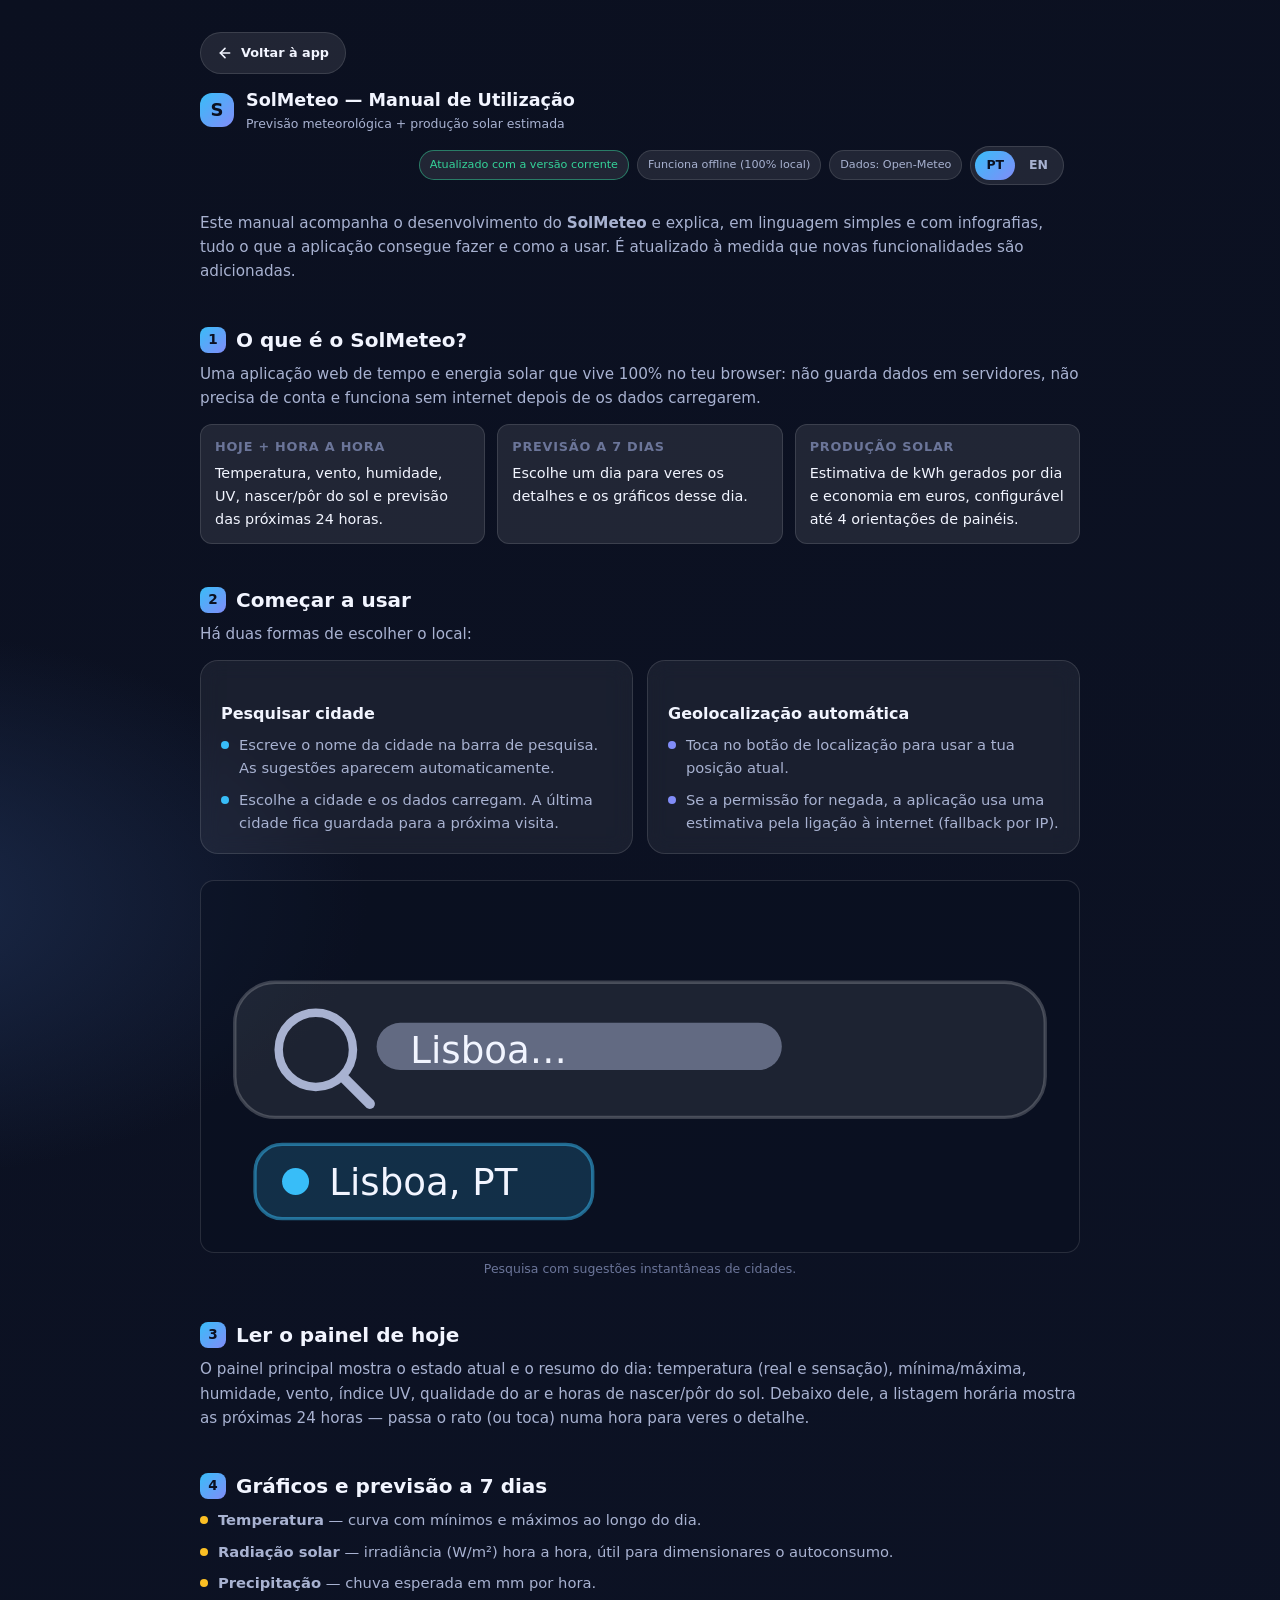
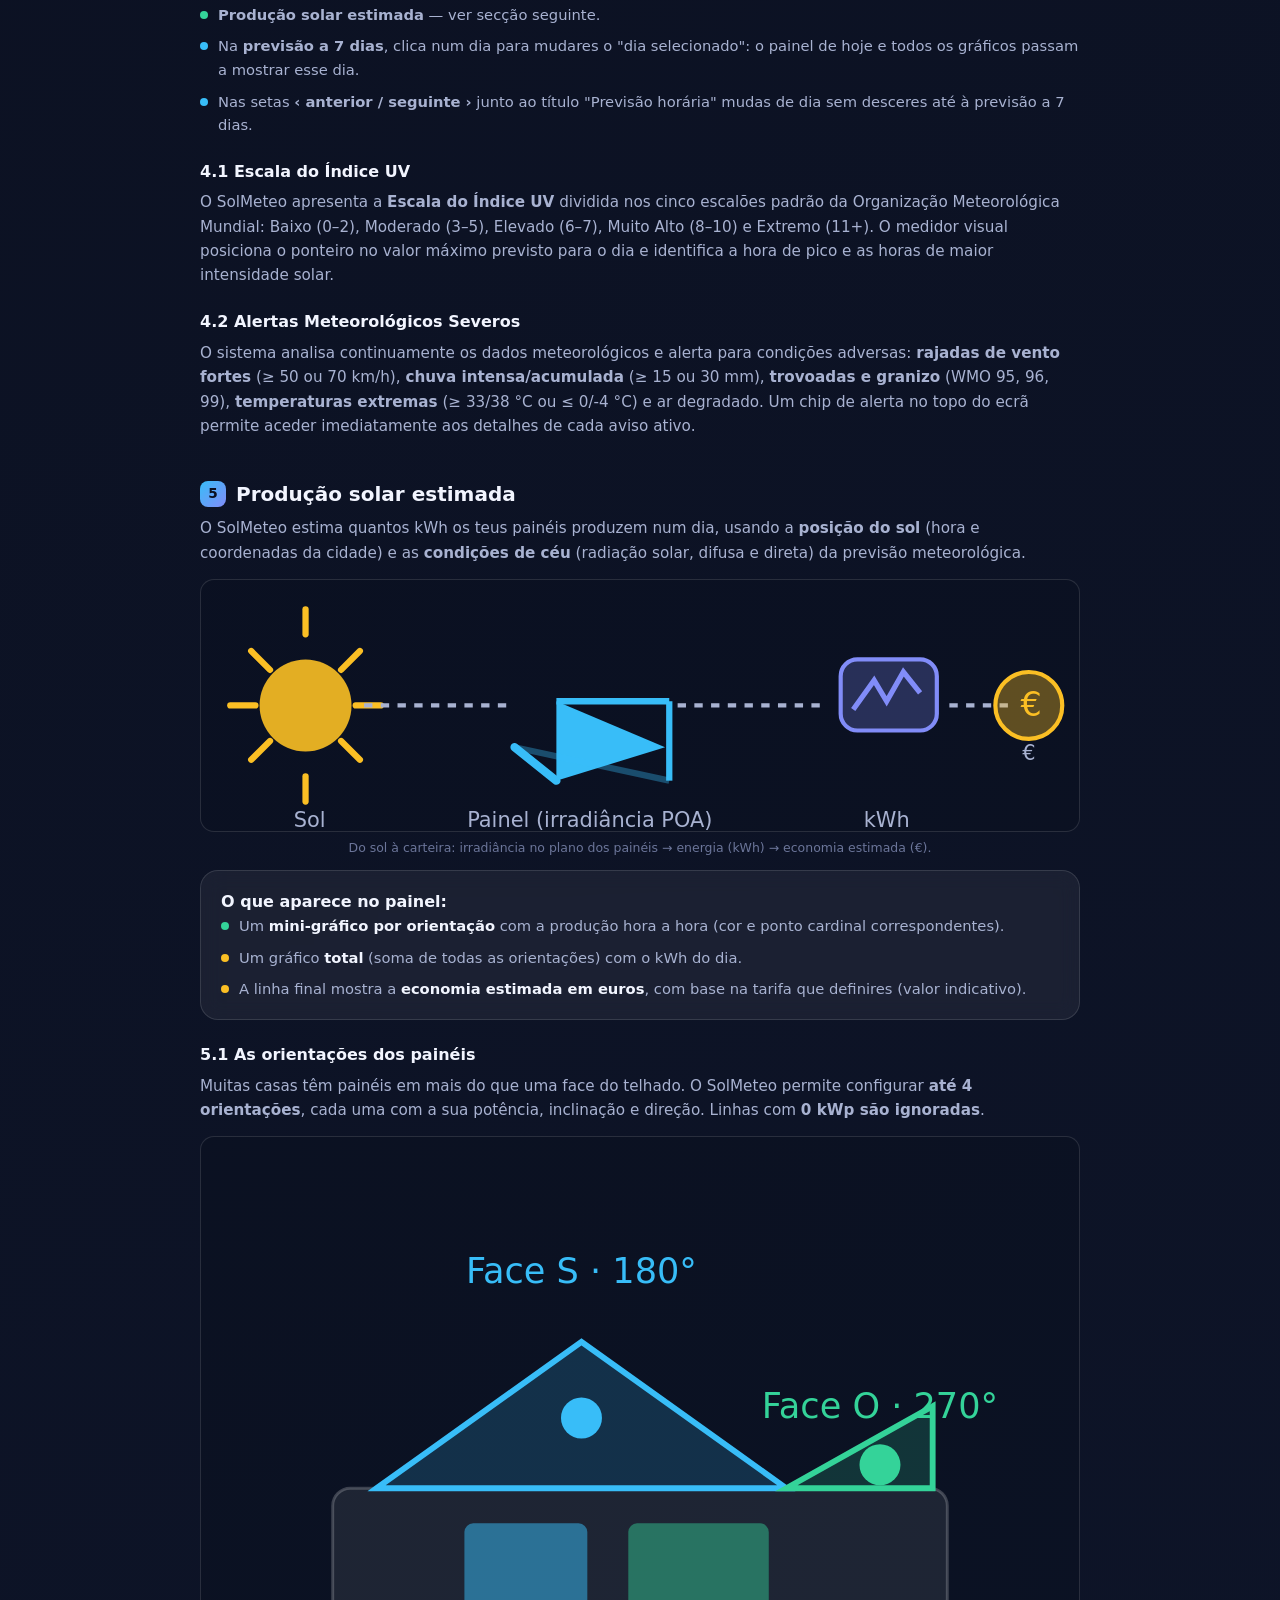
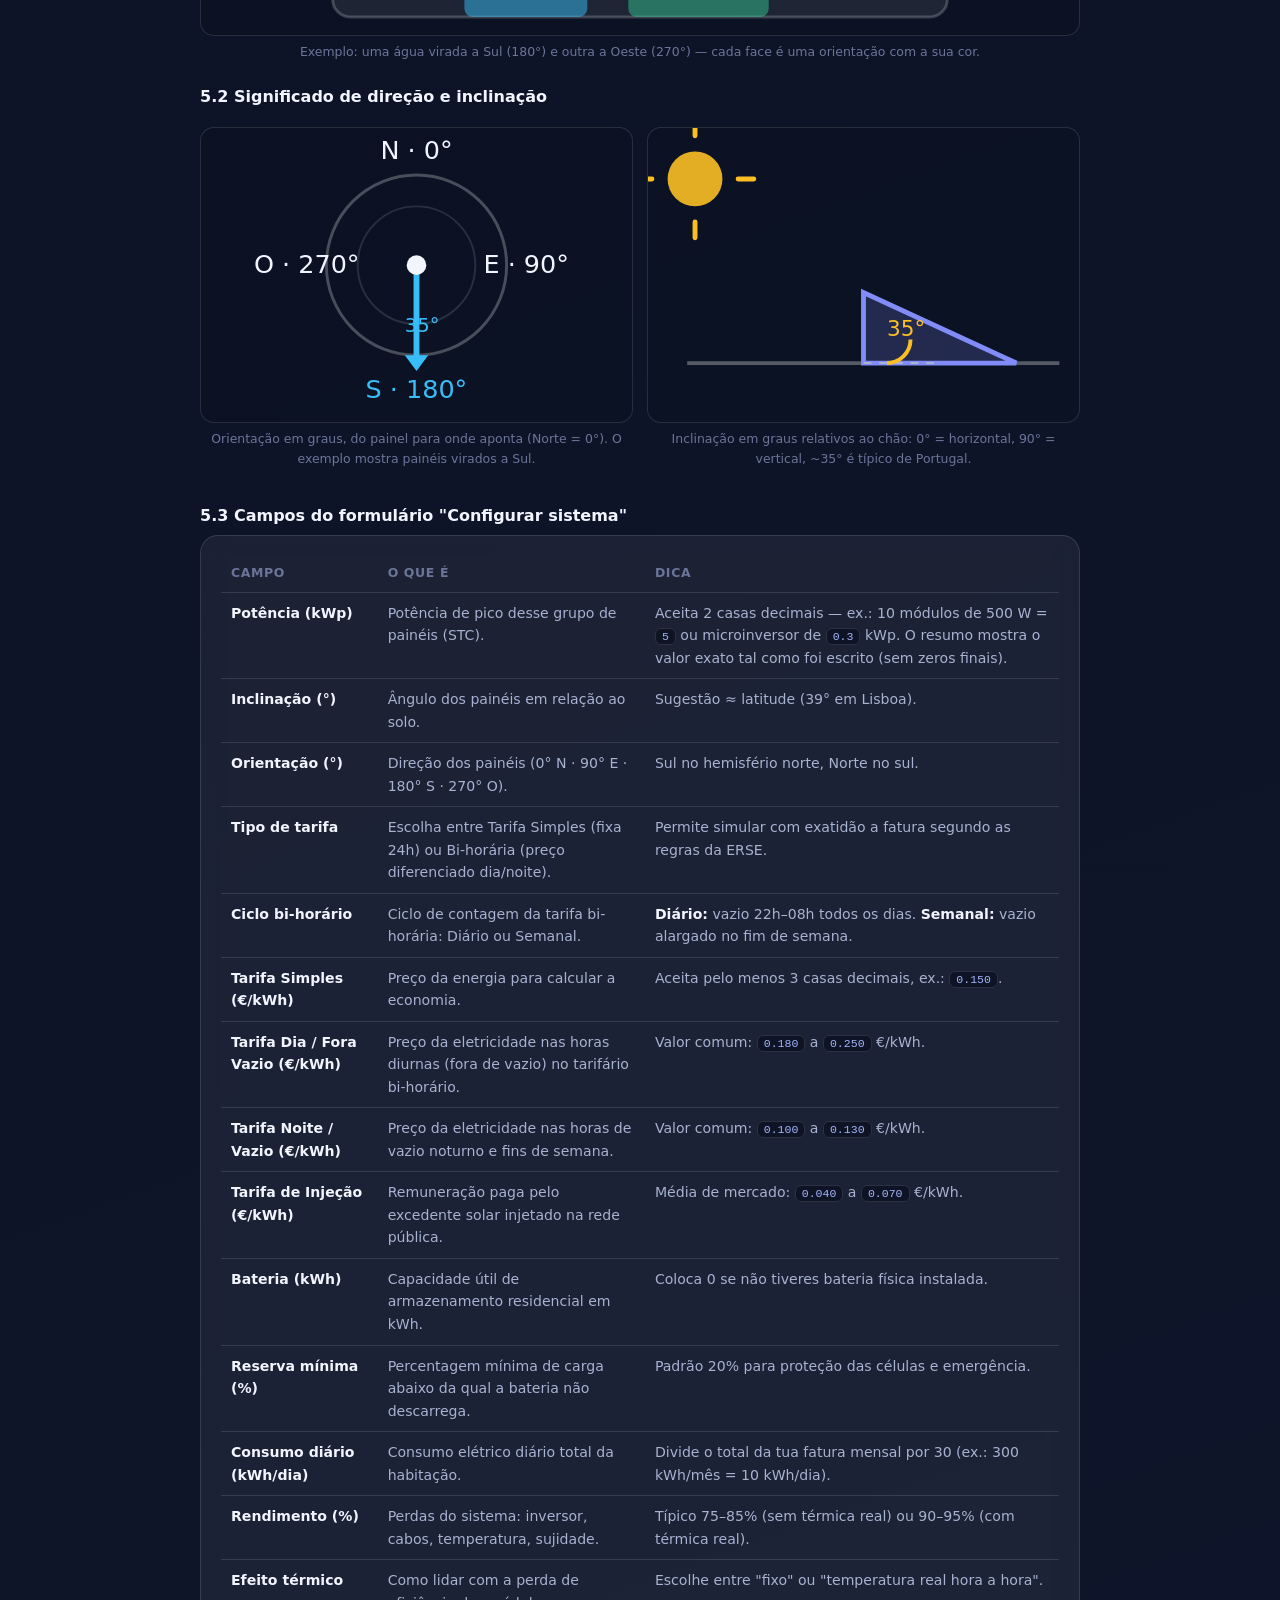
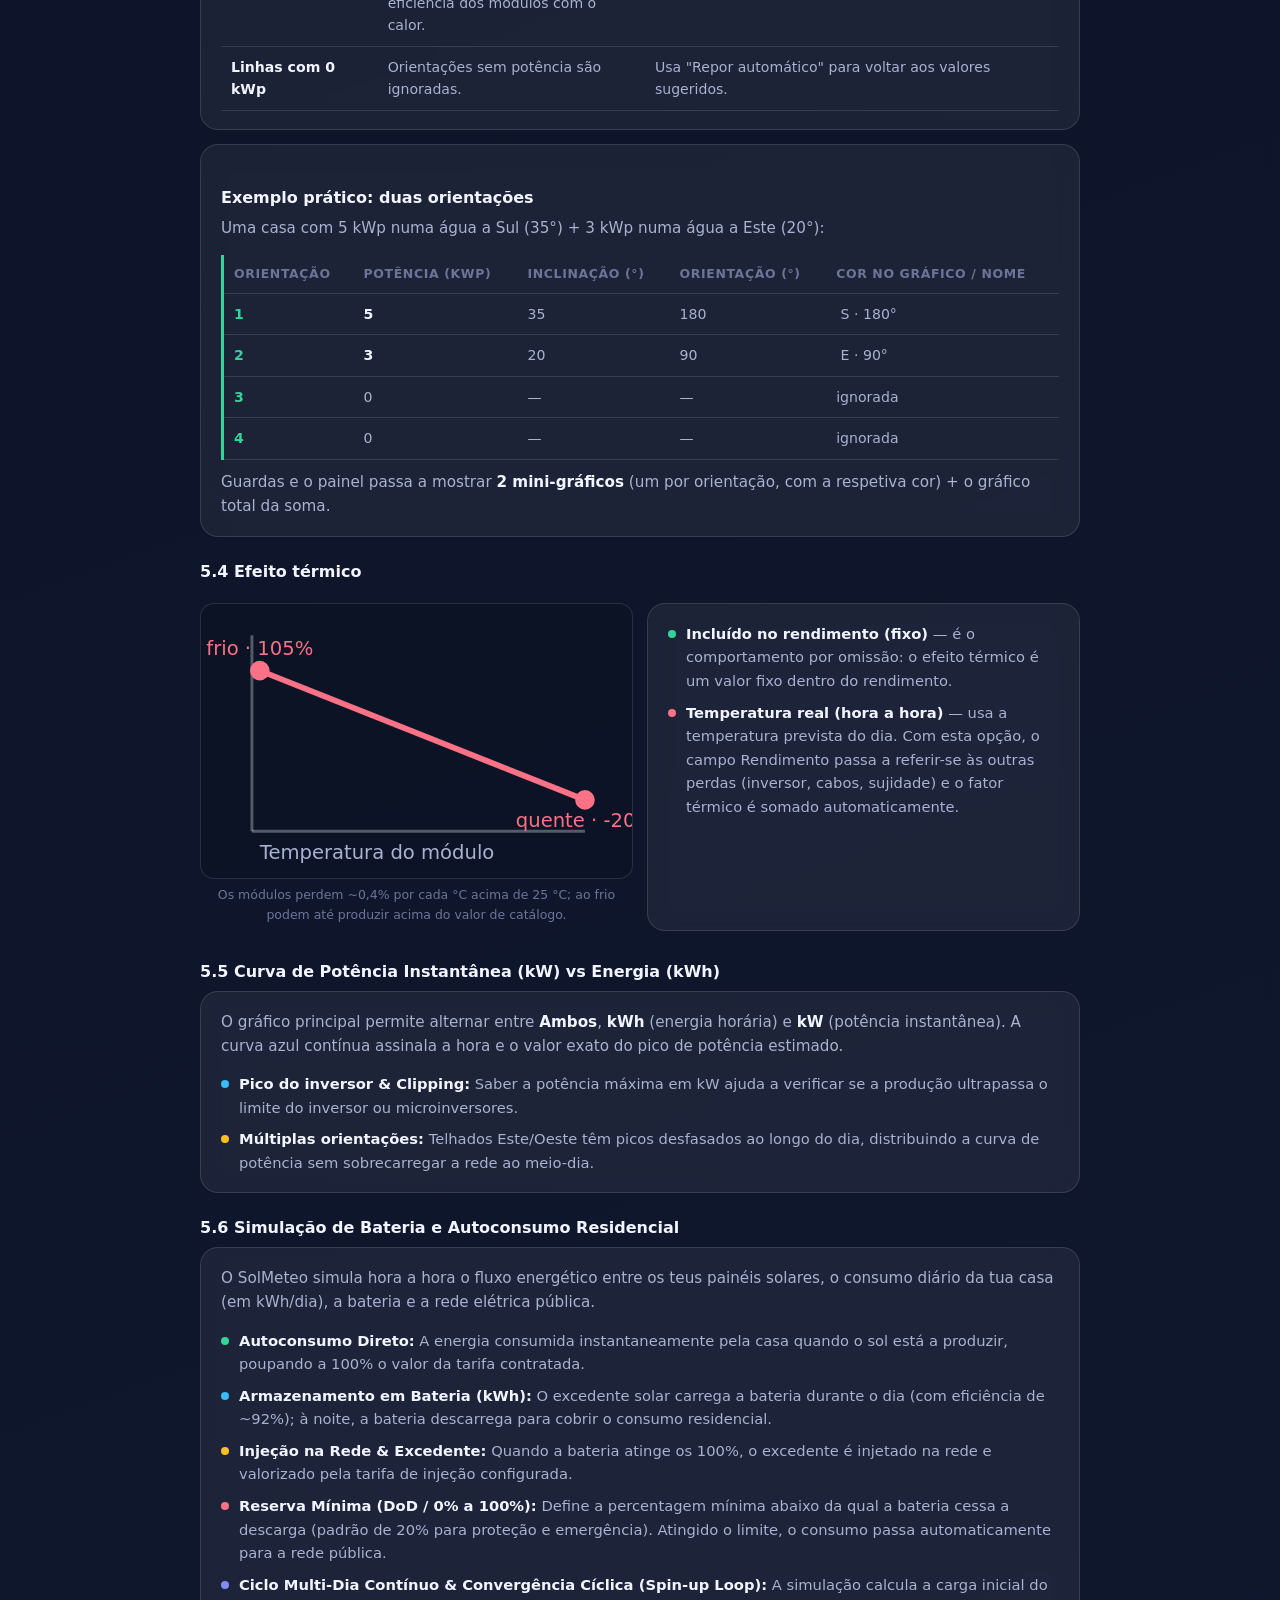
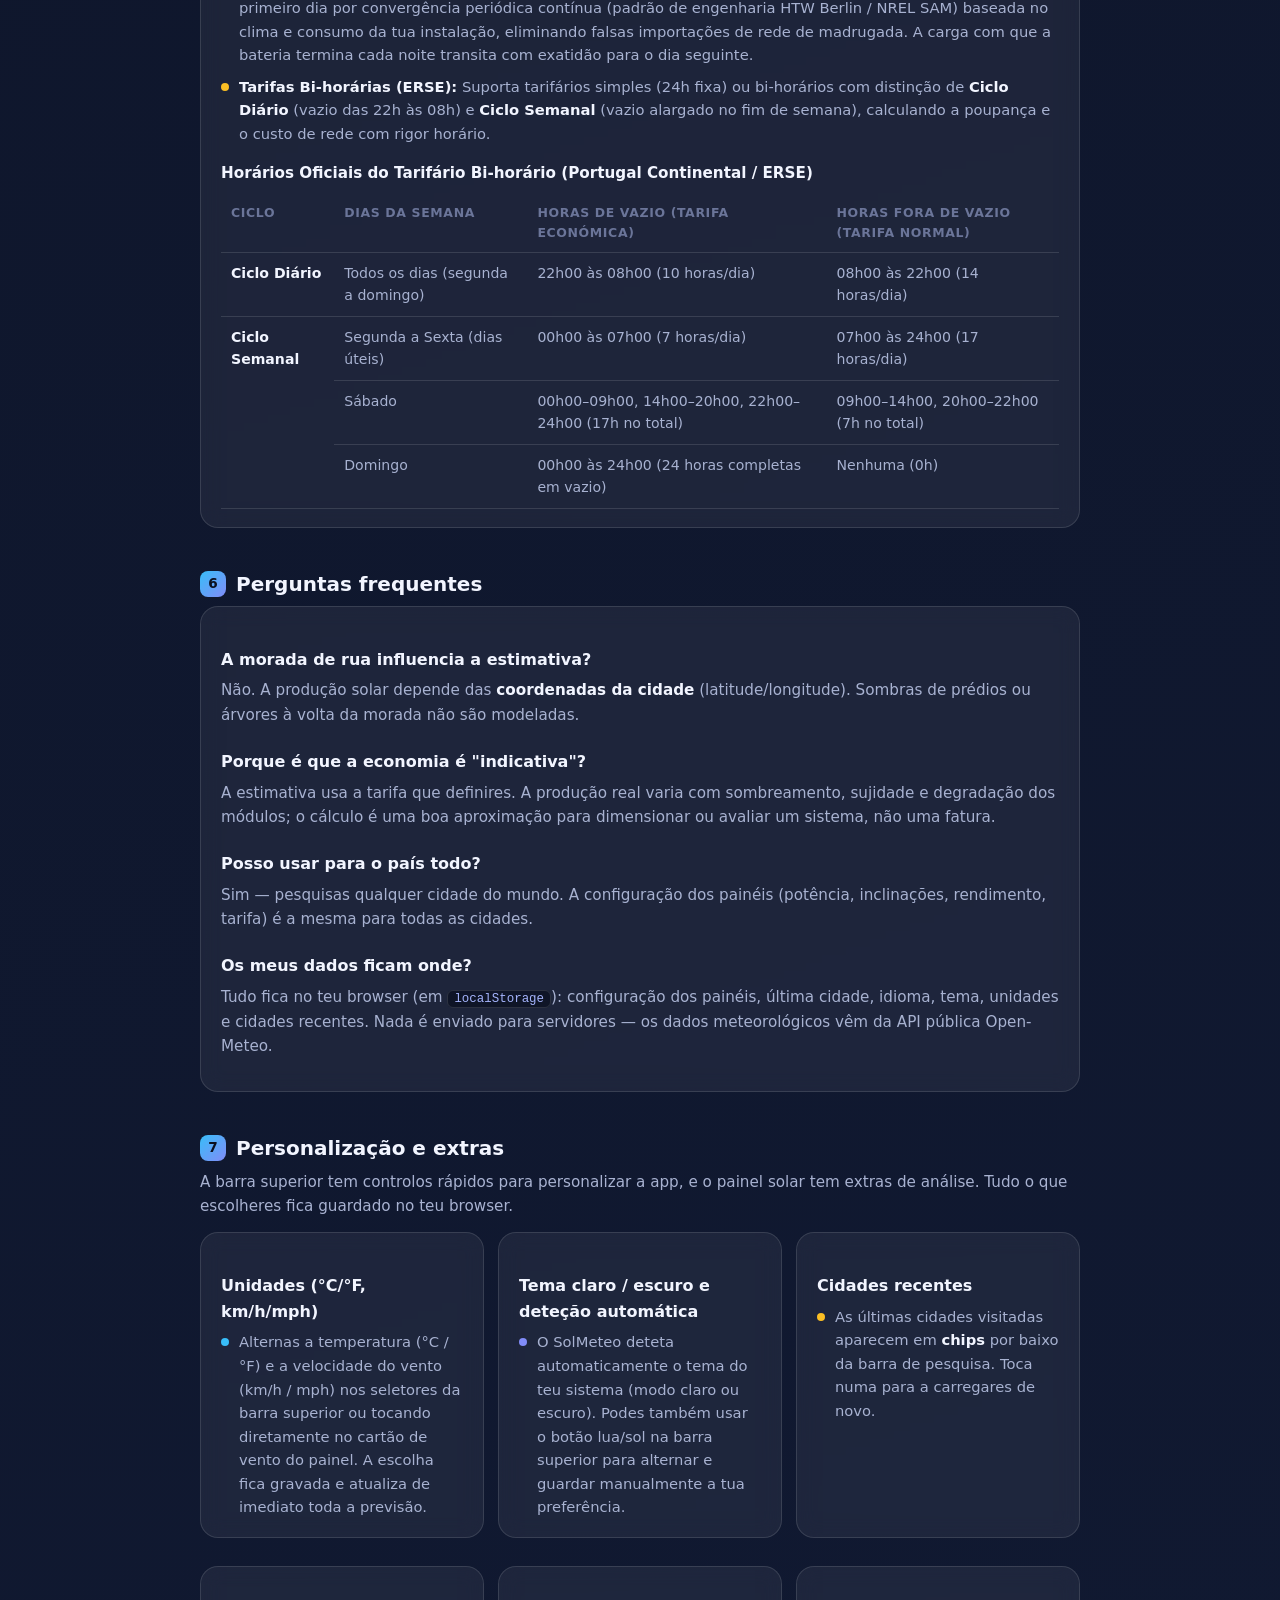
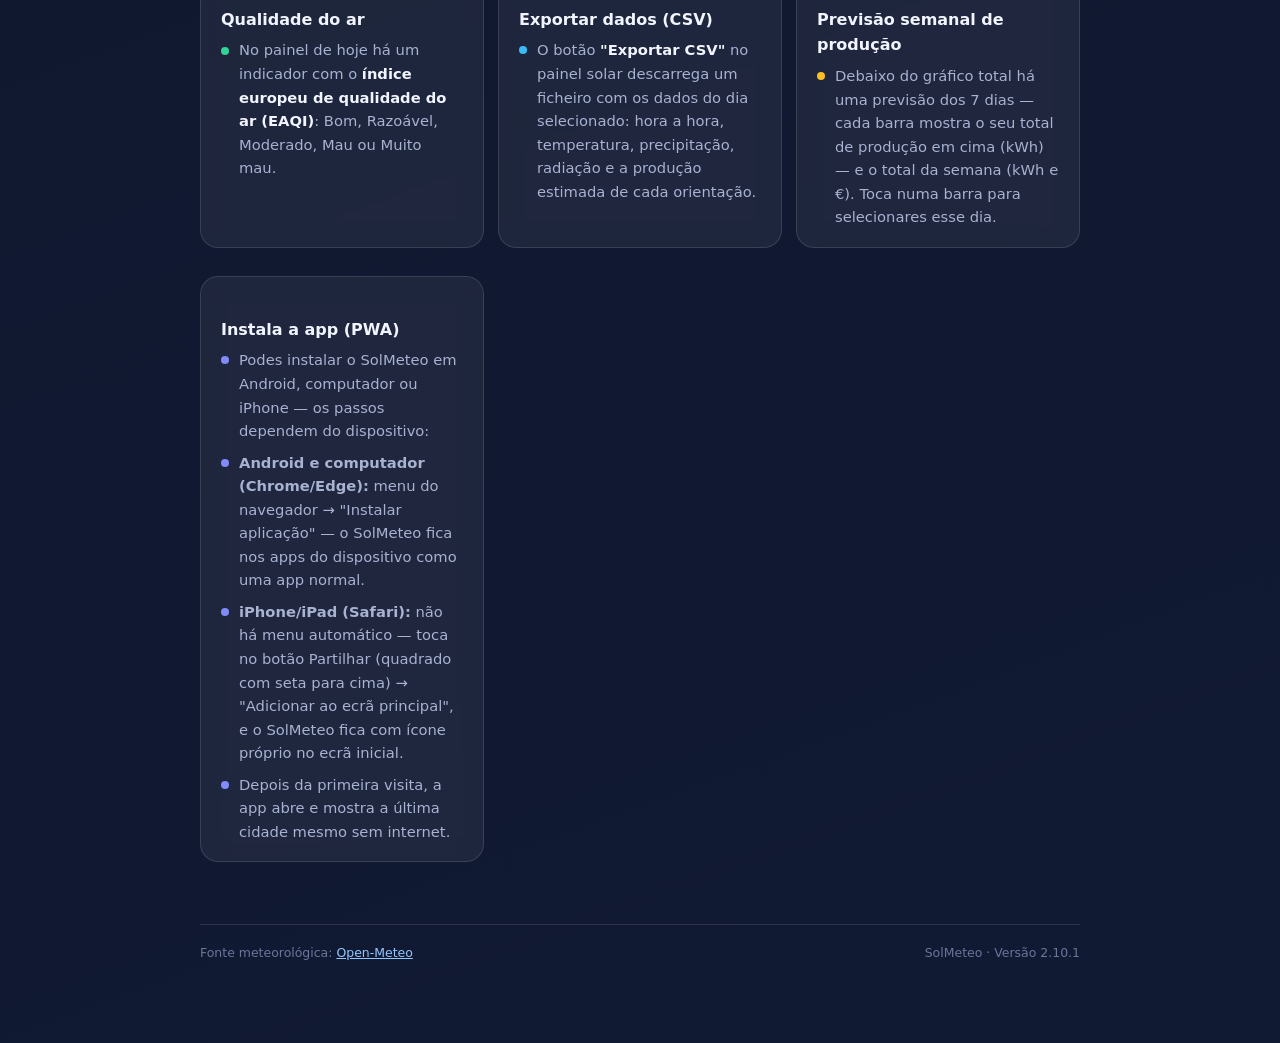
==== commit 3ba96e48: "fix(uv): remove health recommendations and actions from UV card, keeping objective scale (v2.10.1)" ====
--- a/manual.html
+++ b/manual.html
@@ -261,8 +261,8 @@
       <li><span class="dot dot--sky"></span><span data-i18n-html="m.s4.l6">Nas setas <strong>‹ anterior / seguinte ›</strong> junto ao título "Previsão horária" mudas de dia sem desceres até à previsão a 7 dias.</span></li>
     </ul>
 
-    <h3><span>4.1 </span><span data-i18n="m.s4.1">Saúde Solar &amp; Índice UV (OMS)</span></h3>
-    <p class="lede" data-i18n-html="m.s4.1.lede">O cartão de <strong>Saúde Solar</strong> traduz o Índice UV horário nas diretrizes oficiais da OMS. Apresenta o pico diário com a respetiva hora prevista, a janela de proteção solar necessária (período com UV &ge; 3) e o conjunto de recomendações adequadas: óculos escuros UV400, protetor solar (FPS 30+ ou 50+), chapéu de abas largas, vestuário de cobertura e permanência na sombra nas horas centrais.</p>
+    <h3><span>4.1 </span><span data-i18n="m.s4.1">Escala do Índice UV</span></h3>
+    <p class="lede" data-i18n-html="m.s4.1.lede">O SolMeteo apresenta a <strong>Escala do Índice UV</strong> dividida nos cinco escalões padrão da Organização Meteorológica Mundial: Baixo (0–2), Moderado (3–5), Elevado (6–7), Muito Alto (8–10) e Extremo (11+). O medidor visual posiciona o ponteiro no valor máximo previsto para o dia e identifica a hora de pico e as horas de maior intensidade solar.</p>
 
     <h3><span>4.2 </span><span data-i18n="m.s4.2">Alertas Meteorológicos Severos</span></h3>
     <p class="lede" data-i18n-html="m.s4.2.lede">O sistema analisa continuamente os dados meteorológicos e alerta para condições adversas: <strong>rajadas de vento fortes</strong> (&ge; 50 ou 70 km/h), <strong>chuva intensa/acumulada</strong> (&ge; 15 ou 30 mm), <strong>trovoadas e granizo</strong> (WMO 95, 96, 99), <strong>temperaturas extremas</strong> (&ge; 33/38 °C ou &le; 0/-4 °C) e ar degradado. Um chip de alerta no topo do ecrã permite aceder imediatamente aos detalhes de cada aviso ativo.</p>
@@ -624,7 +624,7 @@
 
 <footer class="footer">
       <span><span data-i18n="m.footer.src">Fonte meteorológica:</span> <a href="https://open-meteo.com/" target="_blank" rel="noopener">Open-Meteo</a></span>
-      <span>SolMeteo · <span data-i18n="m.version">Versão</span> <span id="manualVersion">2.10.0</span></span>
+      <span>SolMeteo · <span data-i18n="m.version">Versão</span> <span id="manualVersion">2.10.1</span></span>
     </footer>
   </main>
 
@@ -667,8 +667,8 @@
         "m.s4.l4": "<strong>Produção solar estimada</strong> — ver secção seguinte.",
         "m.s4.l5": "Na <strong>previsão a 7 dias</strong>, clica num dia para mudares o \"dia selecionado\": o painel de hoje e todos os gráficos passam a mostrar esse dia.",
         "m.s4.l6": "Nas setas <strong>‹ anterior / seguinte ›</strong> junto ao título \"Previsão horária\" mudas de dia sem desceres até à previsão a 7 dias.",
-        "m.s4.1": "Saúde Solar & Índice UV (OMS)",
-        "m.s4.1.lede": "O cartão de <strong>Saúde Solar</strong> traduz o Índice UV horário nas diretrizes oficiais da OMS. Apresenta o pico diário com a respetiva hora prevista, a janela de proteção solar necessária (período com UV &ge; 3) e o conjunto de recomendações adequadas: óculos escuros UV400, protetor solar (FPS 30+ ou 50+), chapéu de abas largas, vestuário de cobertura e permanência na sombra nas horas centrais.",
+        "m.s4.1": "Escala do Índice UV",
+        "m.s4.1.lede": "O SolMeteo apresenta a <strong>Escala do Índice UV</strong> dividida nos cinco escalões padrão da Organização Meteorológica Mundial: Baixo (0–2), Moderado (3–5), Elevado (6–7), Muito Alto (8–10) e Extremo (11+). O medidor visual posiciona o ponteiro no valor máximo previsto para o dia e identifica a hora de pico e as horas de maior intensidade solar.",
         "m.s4.2": "Alertas Meteorológicos Severos",
         "m.s4.2.lede": "O sistema analisa continuamente os dados meteorológicos e alerta para condições adversas: <strong>rajadas de vento fortes</strong> (&ge; 50 ou 70 km/h), <strong>chuva intensa/acumulada</strong> (&ge; 15 ou 30 mm), <strong>trovoadas e granizo</strong> (WMO 95, 96, 99), <strong>temperaturas extremas</strong> (&ge; 33/38 °C ou &le; 0/-4 °C) e ar degradado. Um chip de alerta no topo do ecrã permite aceder imediatamente aos detalhes de cada aviso ativo.",
         "m.s5": "Produção solar estimada",
@@ -858,8 +858,8 @@
         "m.s4.l4": "<strong>Estimated solar production</strong> — see next section.",
         "m.s4.l5": "In the <strong>7-day forecast</strong>, click a day to change the \"selected day\": today's panel and every chart switch to that day.",
         "m.s4.l6": "Use the <strong>‹ previous / next ›</strong> arrows next to the \"Hourly forecast\" title to change days without scrolling down to the 7-day forecast.",
-        "m.s4.1": "Solar Health & UV Index (WHO)",
-        "m.s4.1.lede": "The <strong>Solar Health</strong> card translates hourly UV Index data into official WHO health guidance. It displays peak UV and the forecast hour, the protection window (hours where UV &ge; 3), and recommended protective actions: UV400 sunglasses, sunscreen (SPF 30+ or 50+), wide-brimmed hat, protective clothing, and seeking shade during midday hours.",
+        "m.s4.1": "UV Index Scale",
+        "m.s4.1.lede": "SolMeteo displays the <strong>UV Index Scale</strong> structured into the five standard World Meteorological Organization tiers: Low (0–2), Moderate (3–5), High (6–7), Very High (8–10), and Extreme (11+). The visual meter positions its pointer at the forecast daily peak value and highlights the peak hour and periods of highest solar intensity.",
         "m.s4.2": "Severe Weather Alerts",
         "m.s4.2.lede": "The app continuously evaluates weather parameters to detect severe hazards: <strong>high wind gusts</strong> (&ge; 50 or 70 km/h), <strong>heavy rainfall</strong> (&ge; 15 or 30 mm), <strong>thunderstorms and hail</strong> (WMO 95, 96, 99), <strong>extreme temperatures</strong> (&ge; 33/38 °C or &le; 0/-4 °C), and poor air quality. A top alert badge provides a direct shortcut to view all active warnings.",
         "m.s5": "Estimated solar production",
@@ -1068,7 +1068,7 @@
     }
 
     applyTheme();
-    document.getElementById("manualVersion").textContent = "2.10.0";
+    document.getElementById("manualVersion").textContent = "2.10.1";
     apply();
   </script>
 </body>
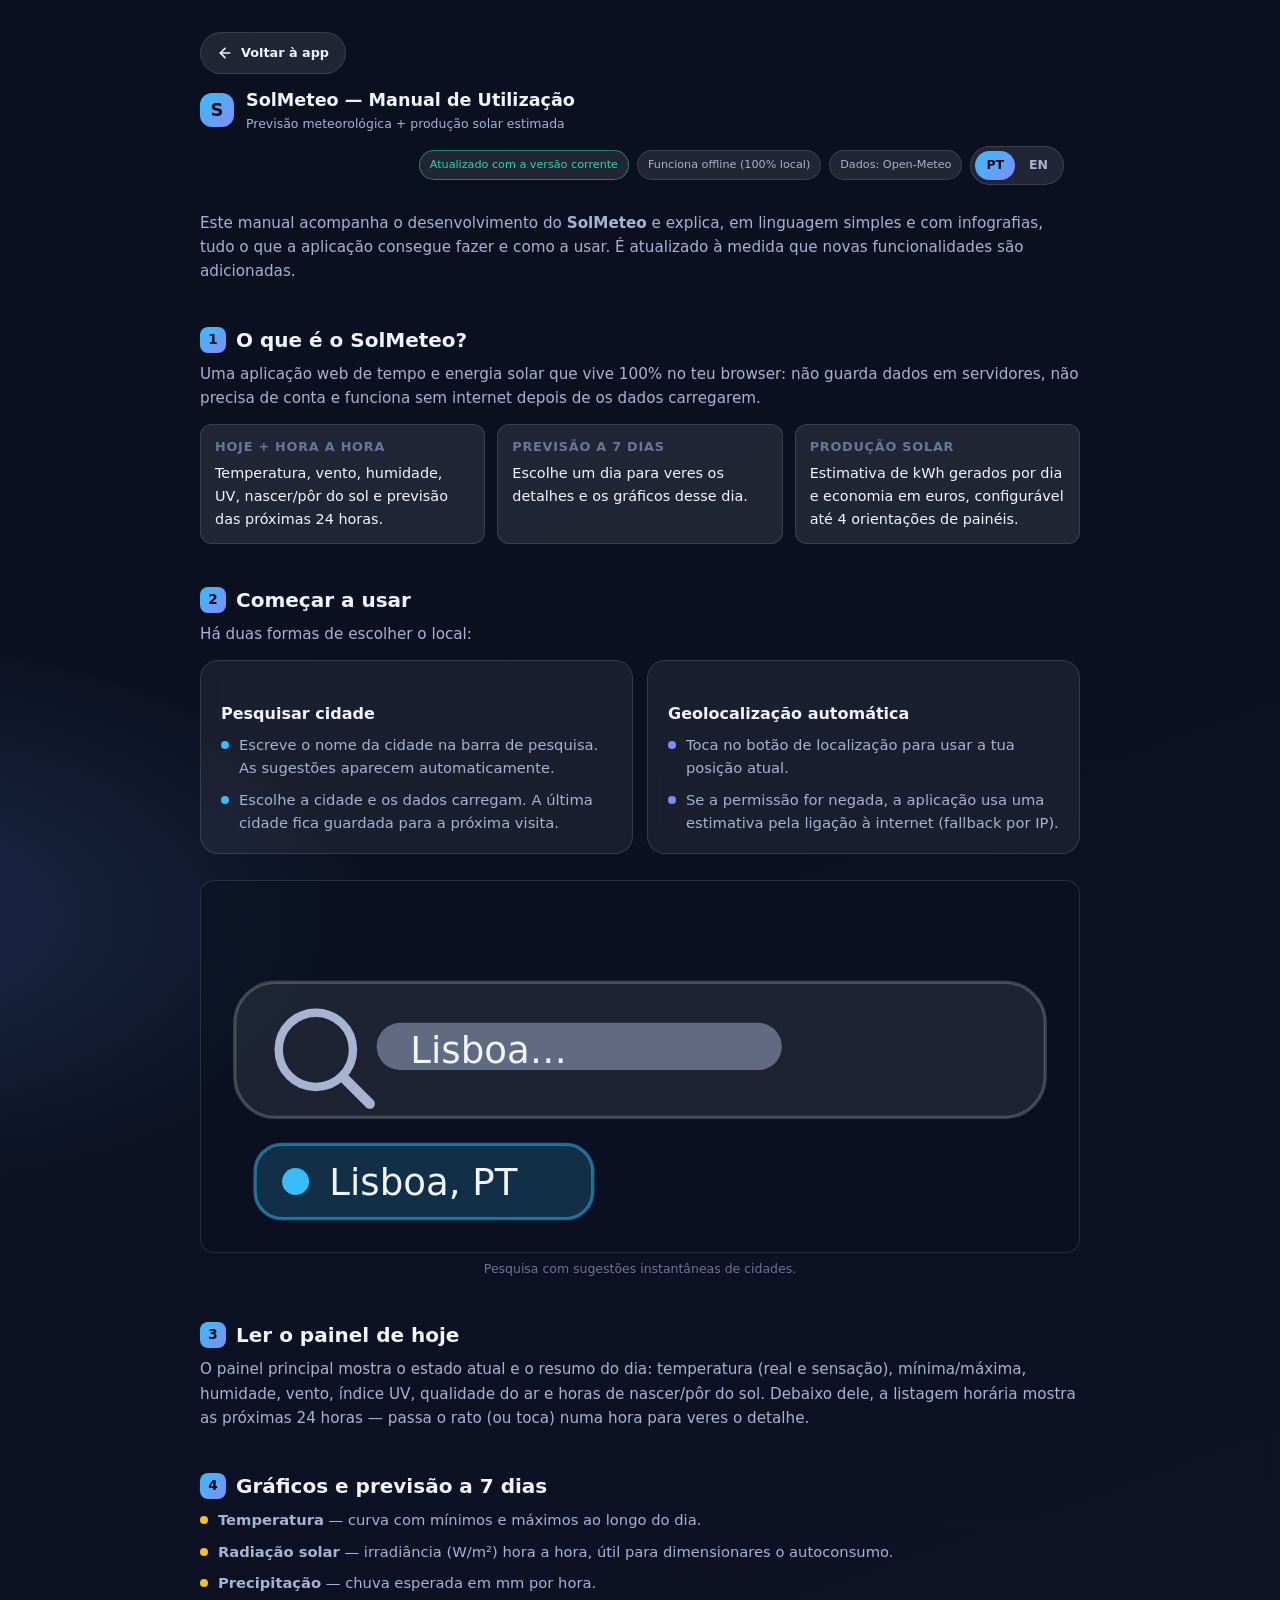
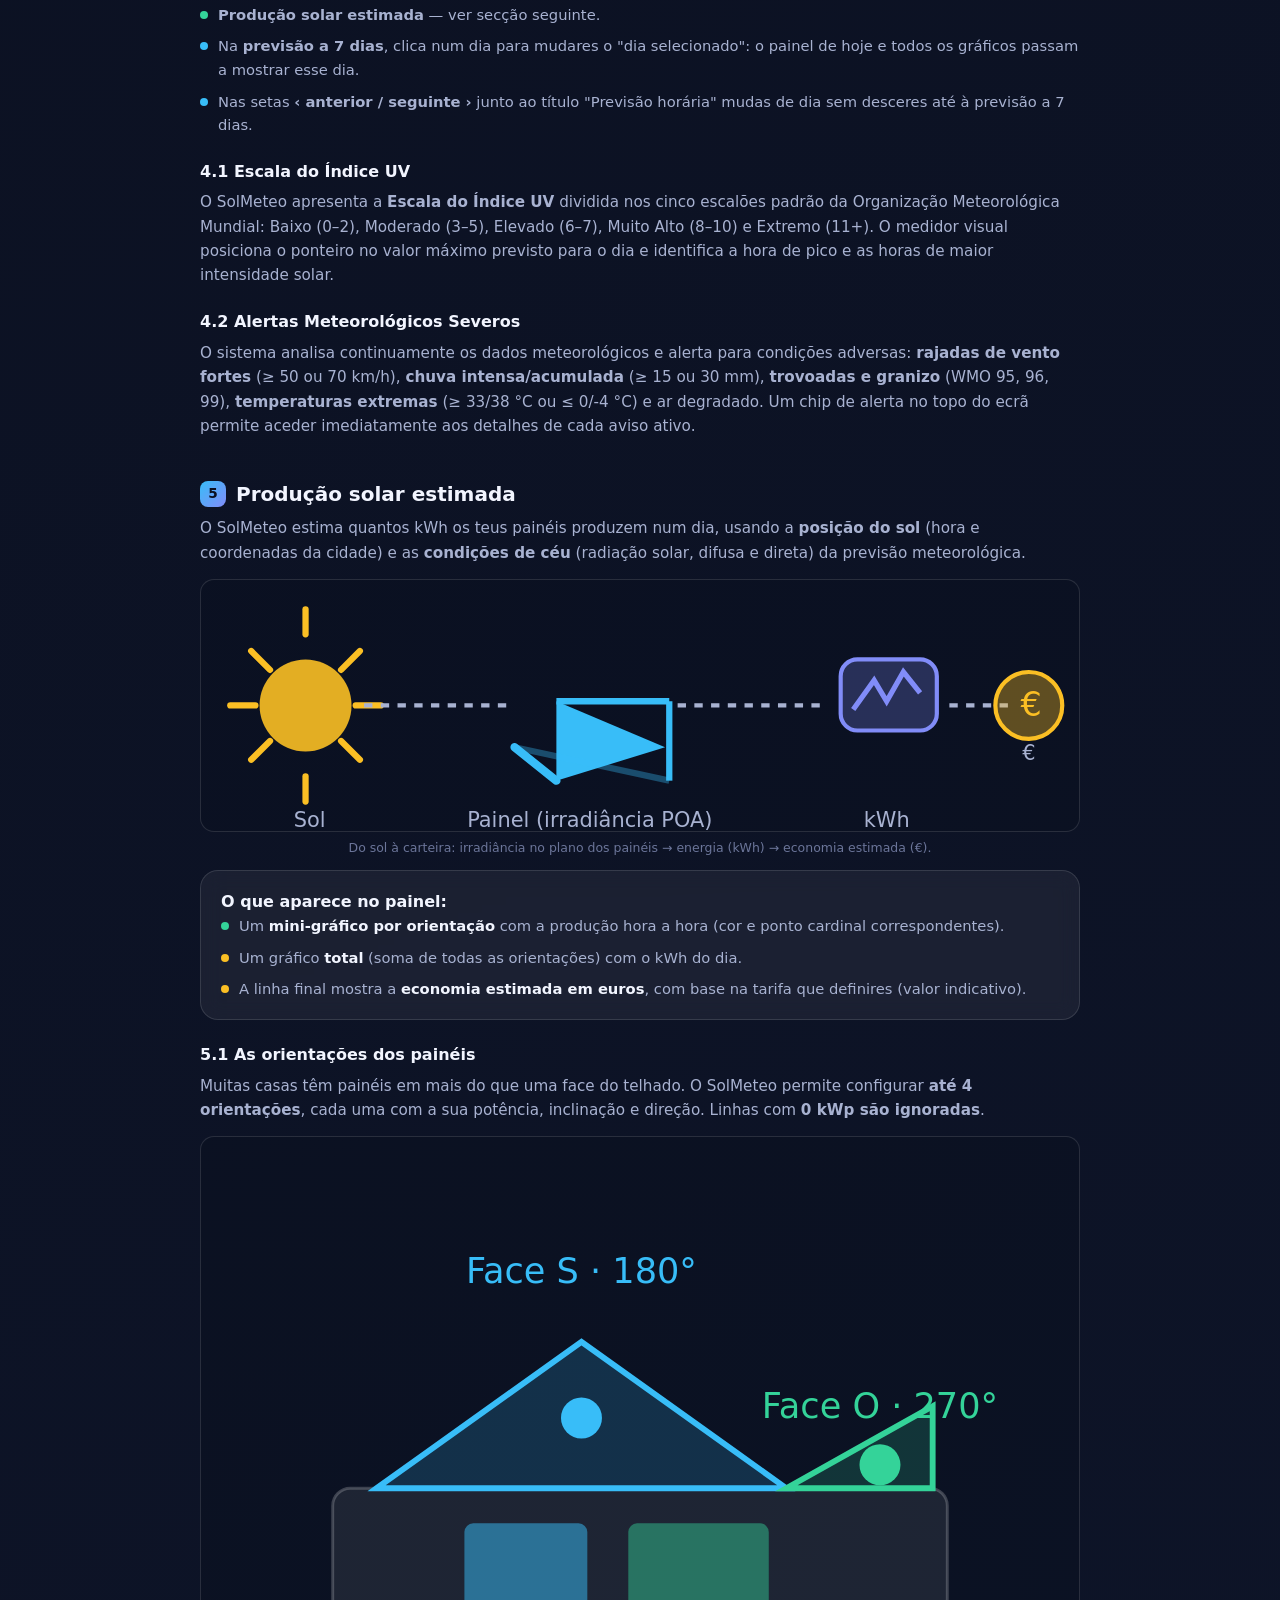
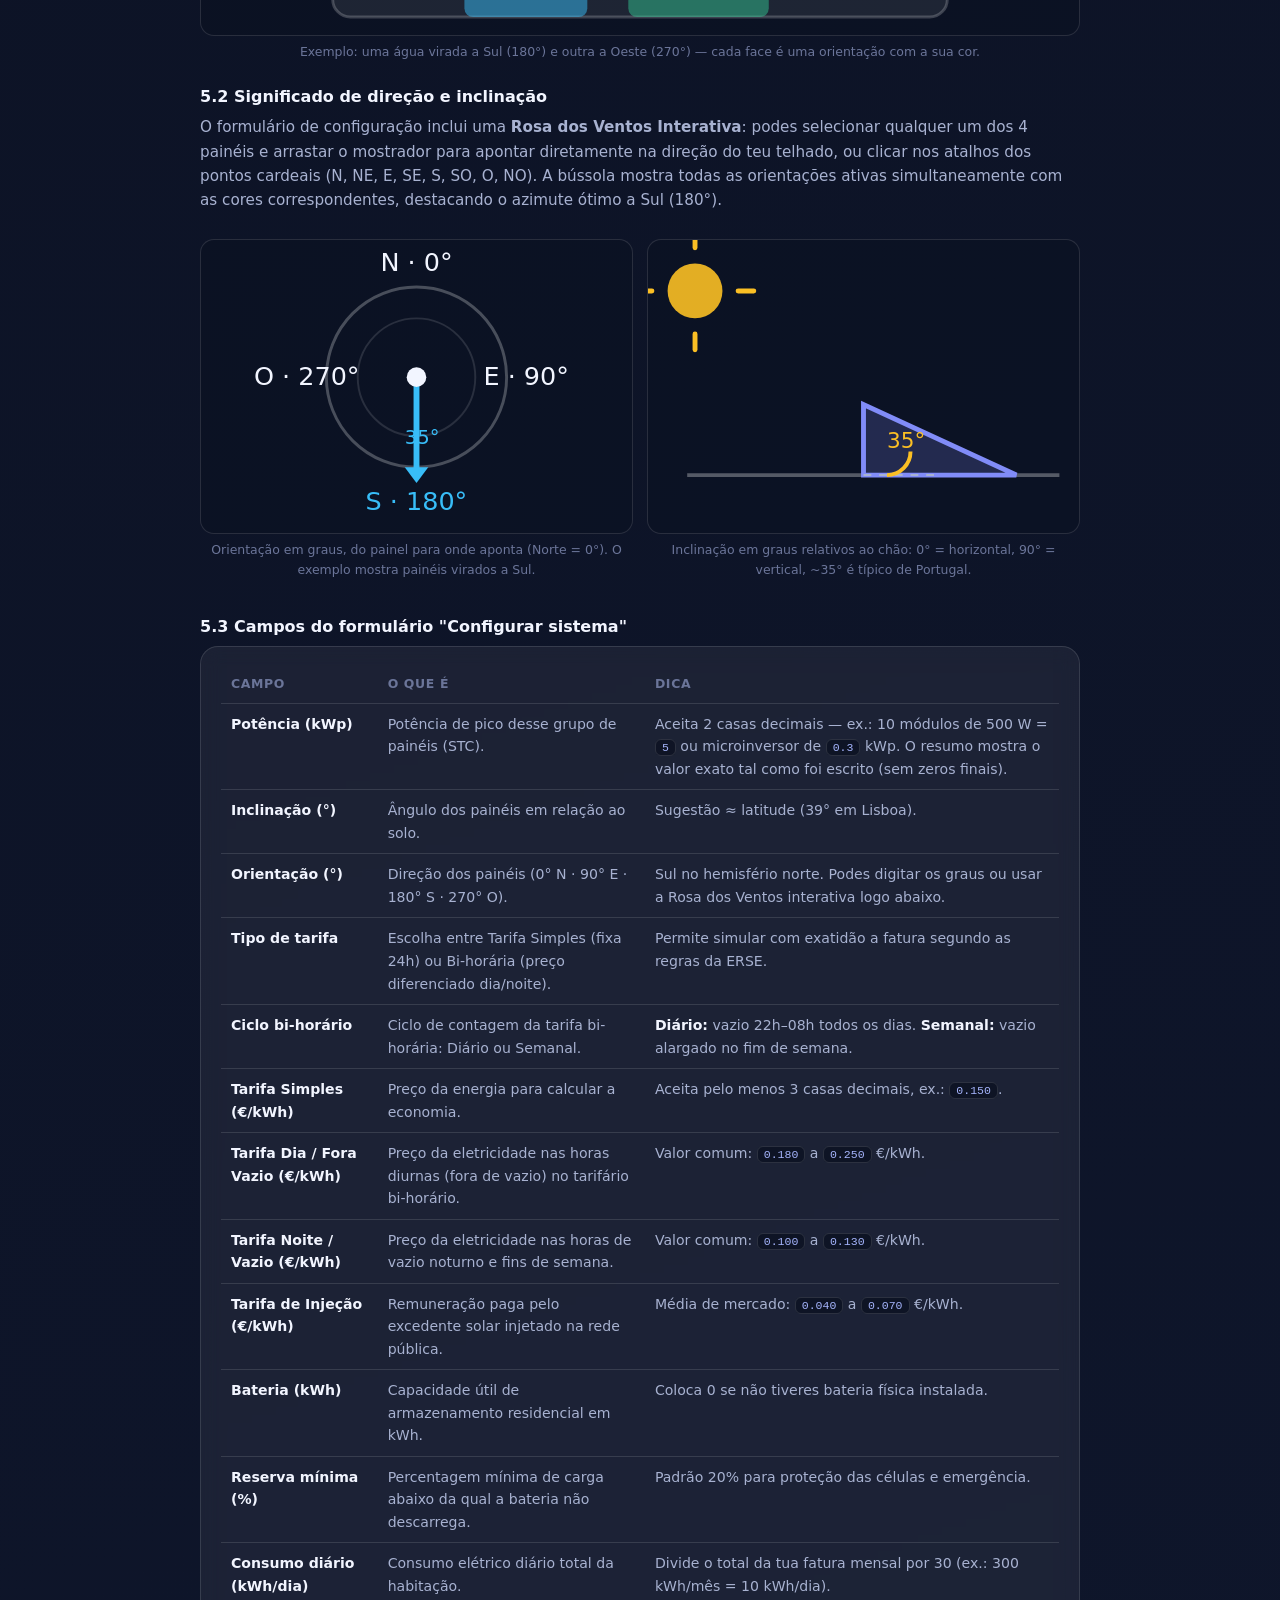
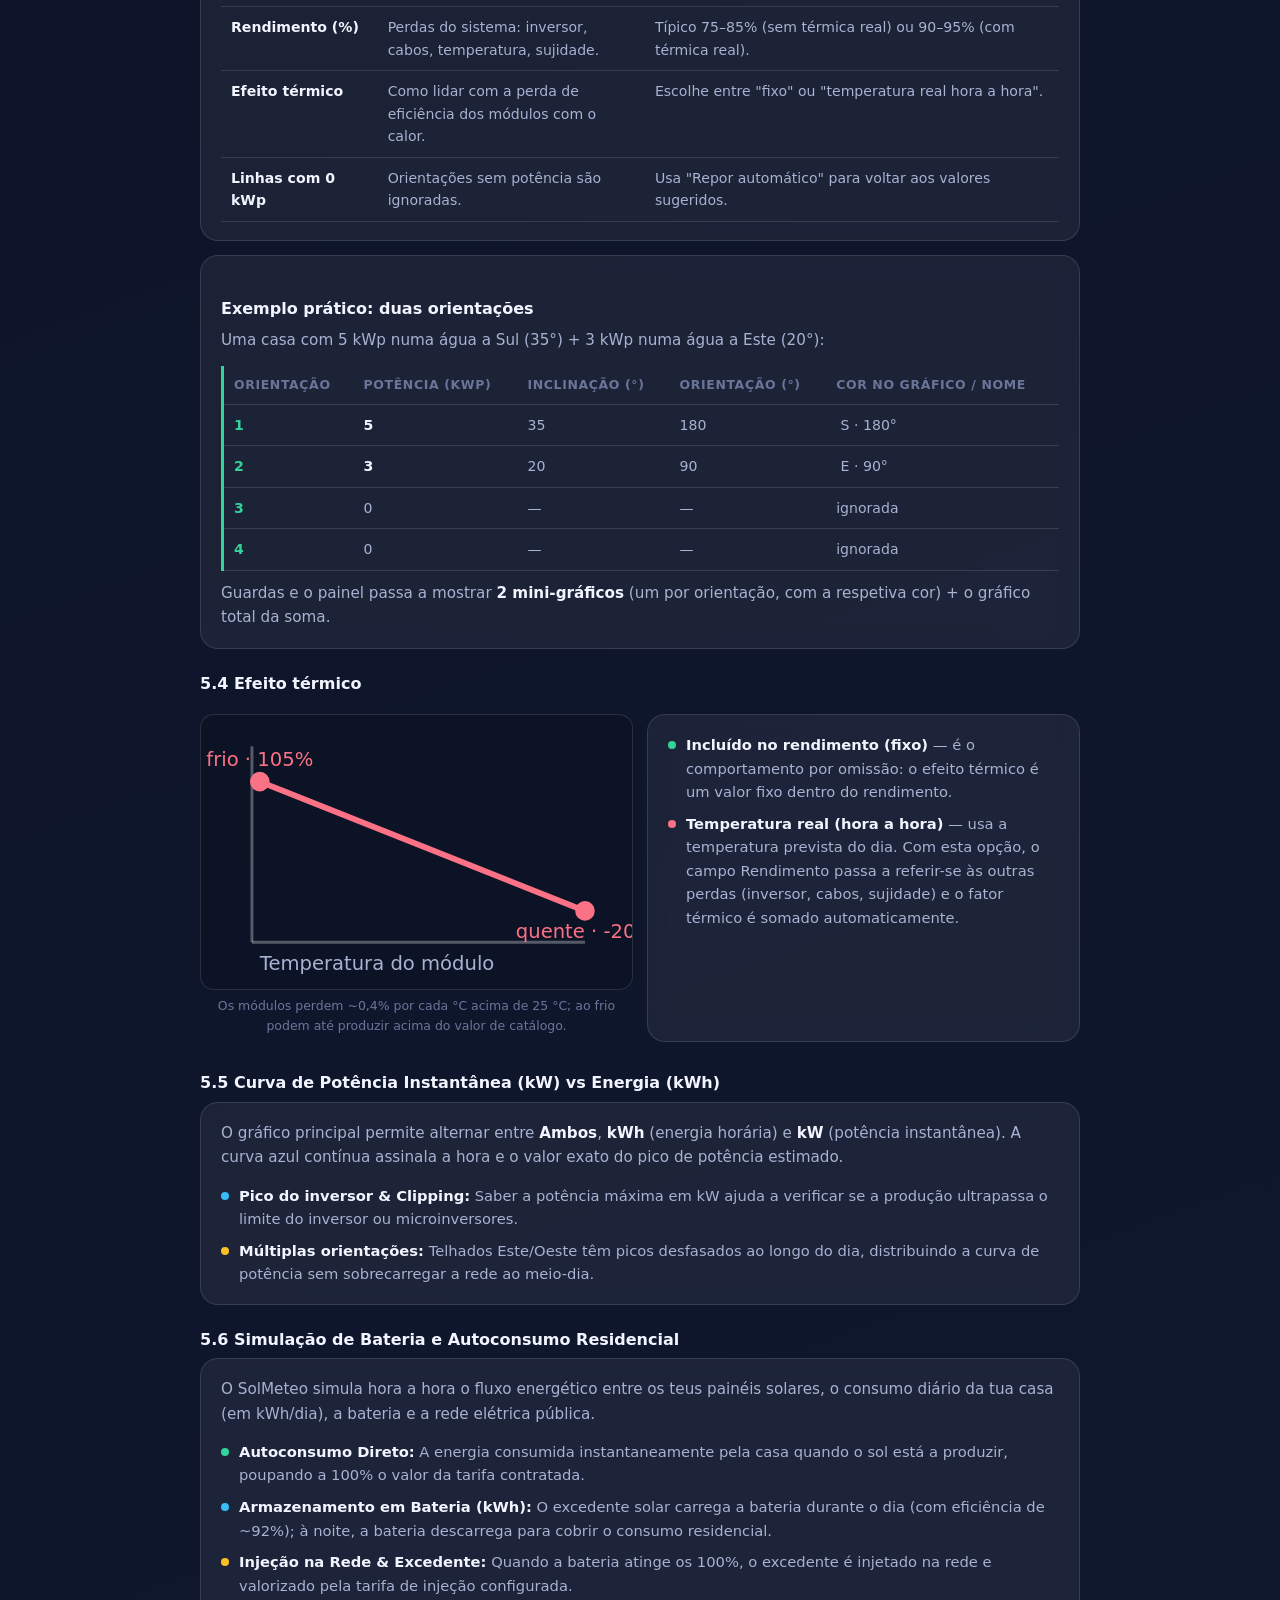
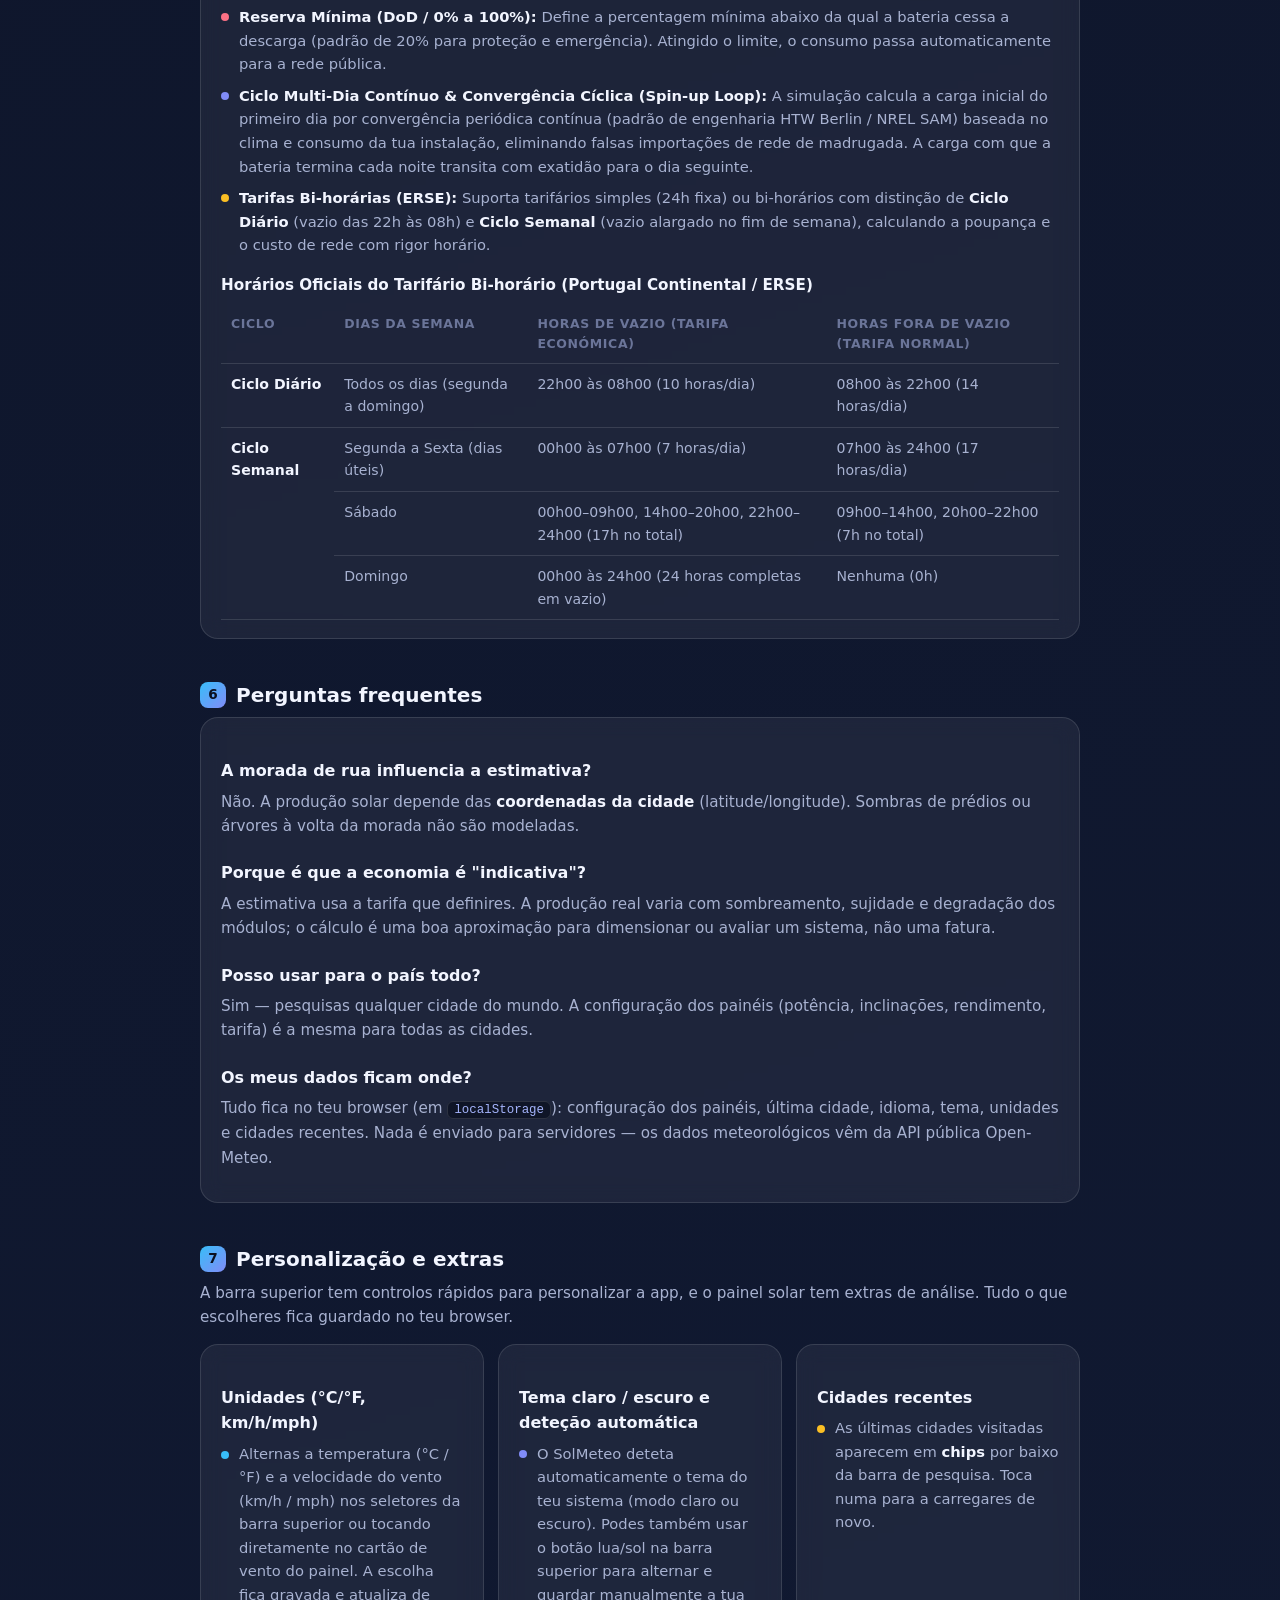
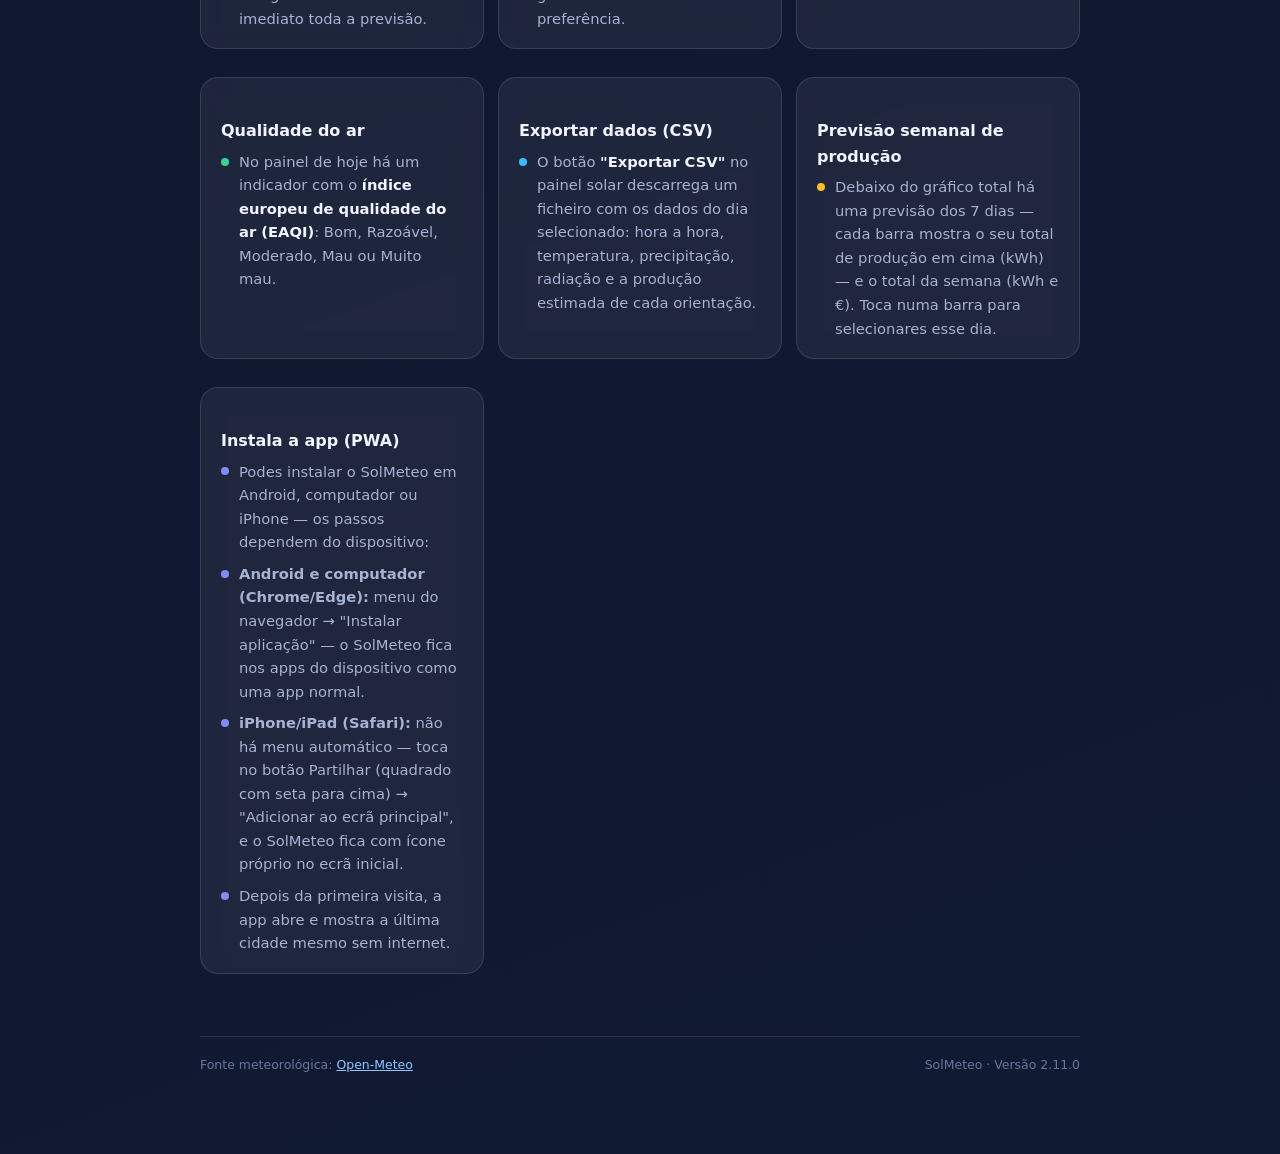
==== commit f272d872: "feat(pv): implement interactive visual compass and array azimuth alignment (v2.11.0)" ====
--- a/manual.html
+++ b/manual.html
@@ -335,6 +335,7 @@
     </figure>
 
     <h3><span>5.2 </span><span data-i18n="m.s5.2">Significado de direção e inclinação</span></h3>
+    <p class="lede" data-i18n-html="m.s5.2.compass">O formulário de configuração inclui uma <strong>Rosa dos Ventos Interativa</strong>: podes selecionar qualquer um dos 4 painéis e arrastar o mostrador para apontar diretamente na direção do teu telhado, ou clicar nos atalhos dos pontos cardeais (N, NE, E, SE, S, SO, O, NO). A bússola mostra todas as orientações ativas simultaneamente com as cores correspondentes, destacando o azimute ótimo a Sul (180°).</p>
     <div class="grid2">
       <figure>
         <svg class="fig" viewBox="0 0 220 150" role="img" aria-label="Rosa dos ventos com orientação em graus" data-i18n-aria="m.fig.compass.aria">
@@ -389,7 +390,7 @@
           <tr>
             <td><strong data-i18n="m.f.az">Orientação (°)</strong></td>
             <td data-i18n="m.f.az.p">Direção dos painéis (0° N · 90° E · 180° S · 270° O).</td>
-            <td data-i18n="m.f.az.t">Sul no hemisfério norte, Norte no sul.</td>
+            <td data-i18n-html="m.f.az.t">Sul no hemisfério norte. Podes digitar os graus ou usar a Rosa dos Ventos interativa logo abaixo.</td>
           </tr>
           <tr>
             <td><strong data-i18n="m.f.tarifftype">Tipo de tarifa</strong></td>
@@ -624,7 +625,7 @@
 
 <footer class="footer">
       <span><span data-i18n="m.footer.src">Fonte meteorológica:</span> <a href="https://open-meteo.com/" target="_blank" rel="noopener">Open-Meteo</a></span>
-      <span>SolMeteo · <span data-i18n="m.version">Versão</span> <span id="manualVersion">2.10.1</span></span>
+      <span>SolMeteo · <span data-i18n="m.version">Versão</span> <span id="manualVersion">2.11.0</span></span>
     </footer>
   </main>
 
@@ -688,6 +689,7 @@
         "m.fig.roof.o": "Face O · 270°",
         "m.fig.roof.cap": "Exemplo: uma água virada a Sul (180°) e outra a Oeste (270°) — cada face é uma orientação com a sua cor.",
         "m.s5.2": "Significado de direção e inclinação",
+        "m.s5.2.compass": "O formulário de configuração inclui uma <strong>Rosa dos Ventos Interativa</strong>: podes selecionar qualquer um dos 4 painéis e arrastar o mostrador para apontar diretamente na direção do teu telhado, ou clicar nos atalhos dos pontos cardeais (N, NE, E, SE, S, SO, O, NO). A bússola mostra todas as orientações ativas simultaneamente com as cores correspondentes, destacando o azimute ótimo a Sul (180°).",
         "m.fig.compass.aria": "Rosa dos ventos com orientação em graus",
         "m.fig.compass.o": "O · 270°",
         "m.fig.compass.cap": "Orientação em graus, do painel para onde aponta (Norte = 0°). O exemplo mostra painéis virados a Sul.",
@@ -705,7 +707,7 @@
         "m.f.tilt.t": "Sugestão ≈ latitude (39° em Lisboa).",
         "m.f.az": "Orientação (°)",
         "m.f.az.p": "Direção dos painéis (0° N · 90° E · 180° S · 270° O).",
-        "m.f.az.t": "Sul no hemisfério norte, Norte no sul.",
+        "m.f.az.t": "Sul no hemisfério norte. Podes digitar os graus ou usar a Rosa dos Ventos interativa logo abaixo.",
         "m.f.eff": "Rendimento (%)",
         "m.f.eff.p": "Perdas do sistema: inversor, cabos, temperatura, sujidade.",
         "m.f.eff.t": "Típico 75–85% (sem térmica real) ou 90–95% (com térmica real).",
@@ -879,6 +881,7 @@
         "m.fig.roof.o": "Face W · 270°",
         "m.fig.roof.cap": "Example: one slope facing South (180°) and another facing West (270°) — each face is an orientation with its own colour.",
         "m.s5.2": "Direction and tilt explained",
+        "m.s5.2.compass": "The system configuration form includes an <strong>Interactive Compass</strong>: you can select any of the 4 arrays and drag the dial to point directly towards your roof orientation, or tap the quick cardinal presets (N, NE, E, SE, S, SW, W, NW). The dial displays all active panel orientations simultaneously in their assigned colors and highlights the optimal South azimuth (180°).",
         "m.fig.compass.aria": "Compass rose with orientation in degrees",
         "m.fig.compass.o": "W · 270°",
         "m.fig.compass.cap": "Orientation in degrees, where the panel points (North = 0°). The example shows panels facing South.",
@@ -896,7 +899,7 @@
         "m.f.tilt.t": "Suggestion ≈ latitude (39° in Lisbon).",
         "m.f.az": "Orientation (°)",
         "m.f.az.p": "Direction of the panels (0° N · 90° E · 180° S · 270° W).",
-        "m.f.az.t": "South in the northern hemisphere, North in the southern.",
+        "m.f.az.t": "South in the northern hemisphere. You can enter degrees or use the Interactive Compass below.",
         "m.f.eff": "Efficiency (%)",
         "m.f.eff.p": "System losses: inverter, cables, temperature, soiling.",
         "m.f.eff.t": "Typical 75–85% (without real thermal) or 90–95% (with real thermal).",
@@ -1068,7 +1071,7 @@
     }
 
     applyTheme();
-    document.getElementById("manualVersion").textContent = "2.10.1";
+    document.getElementById("manualVersion").textContent = "2.11.0";
     apply();
   </script>
 </body>
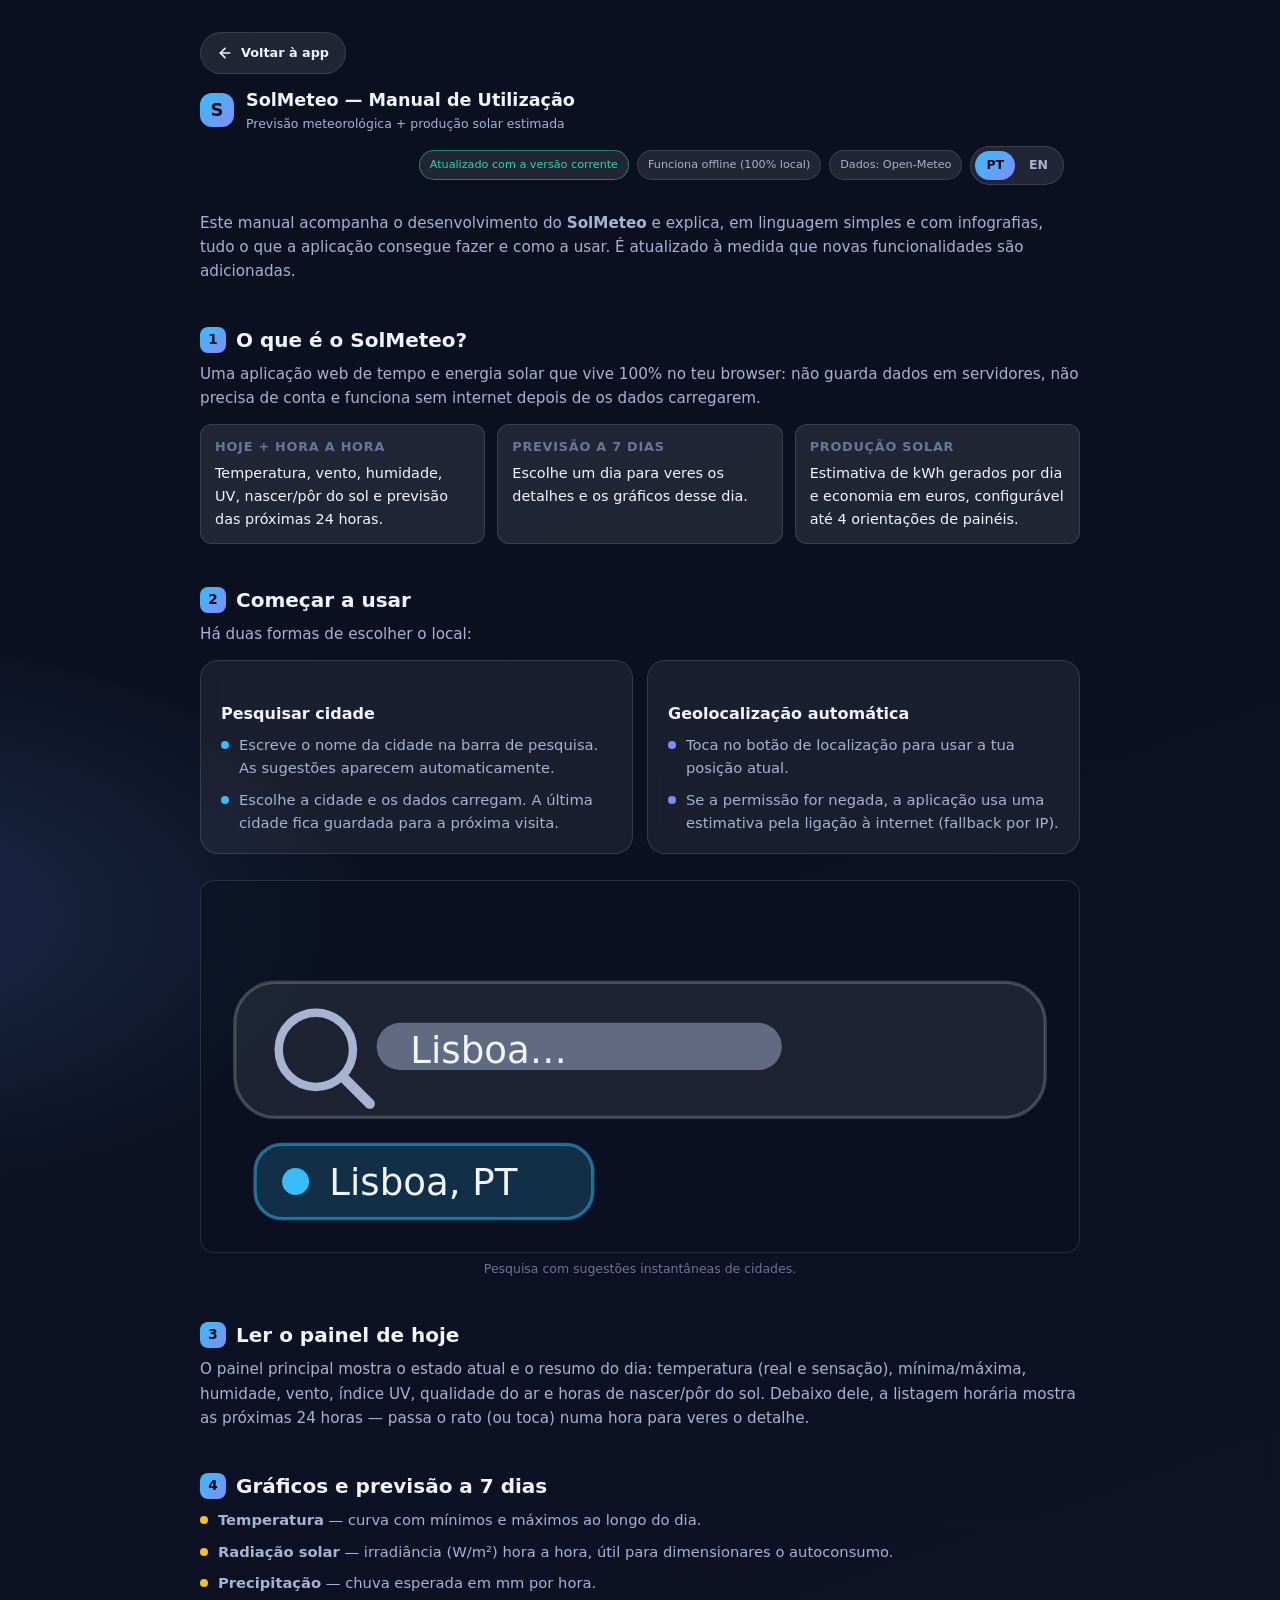
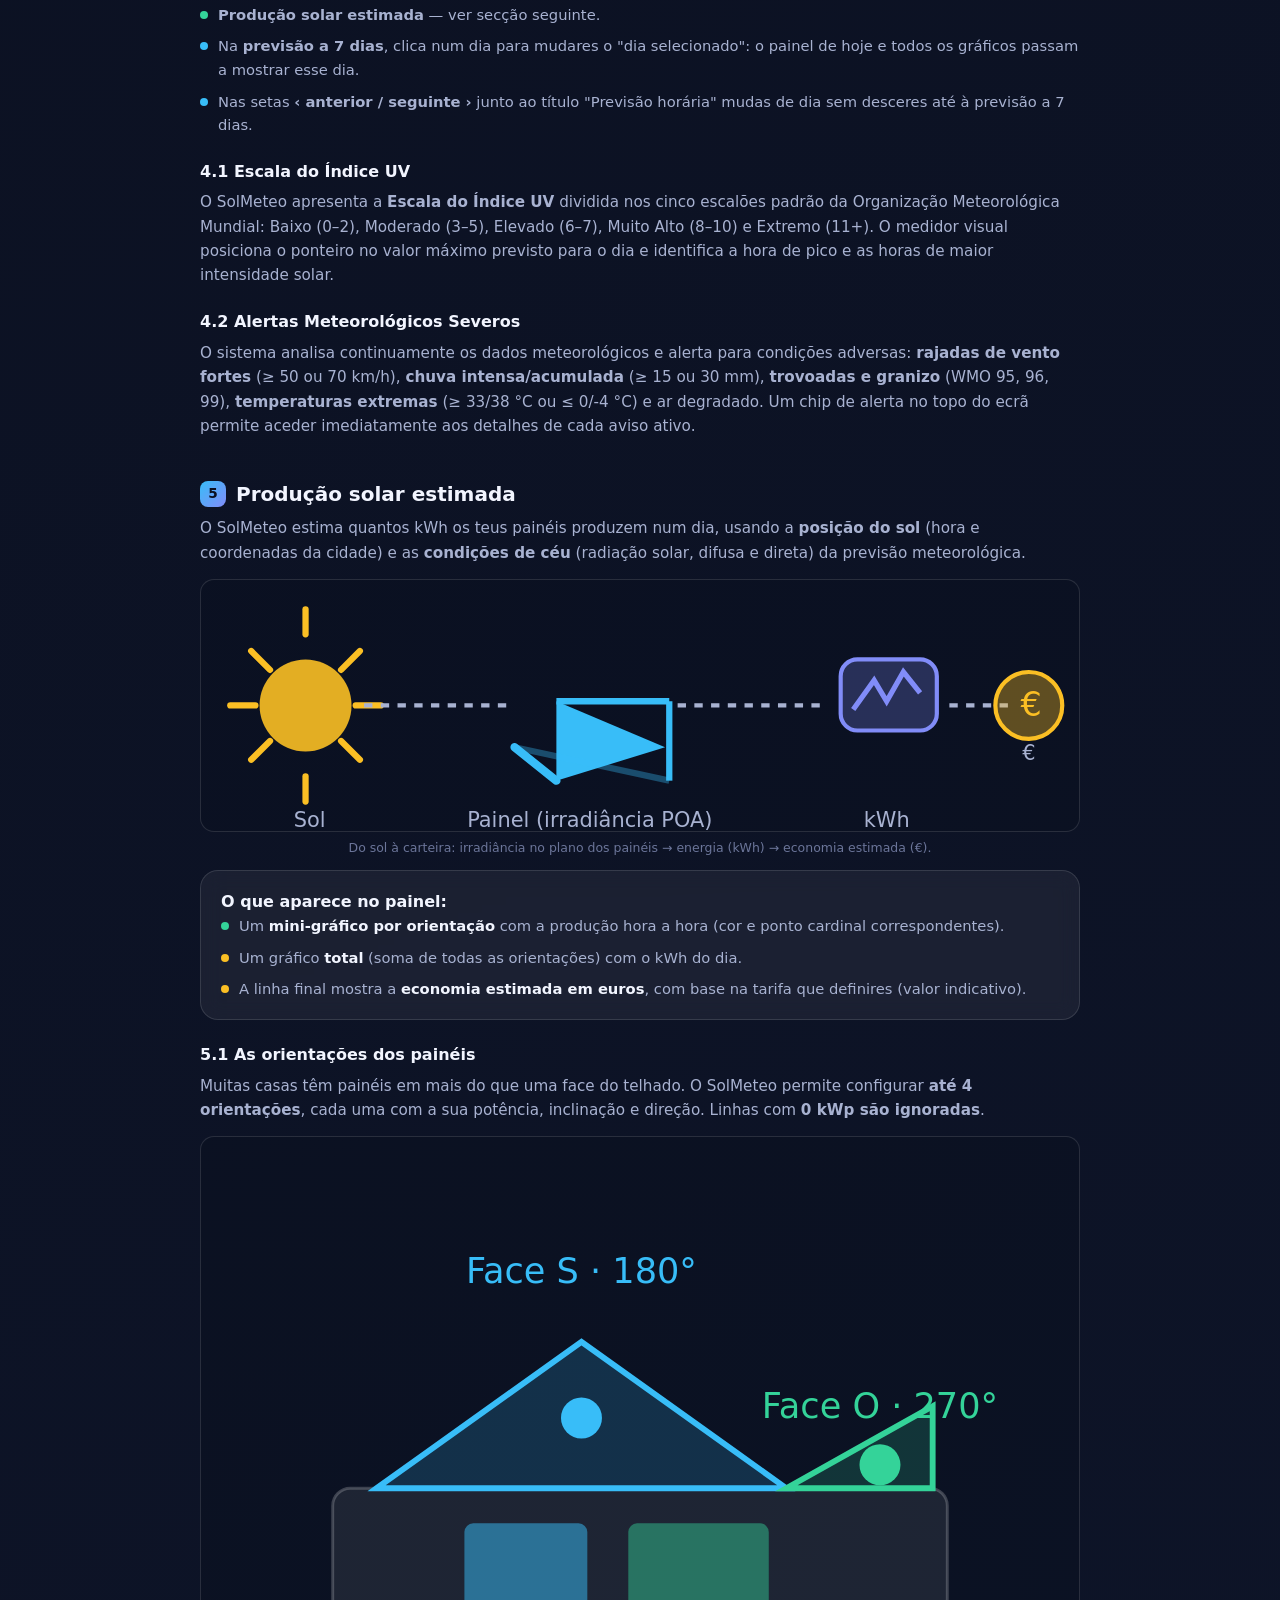
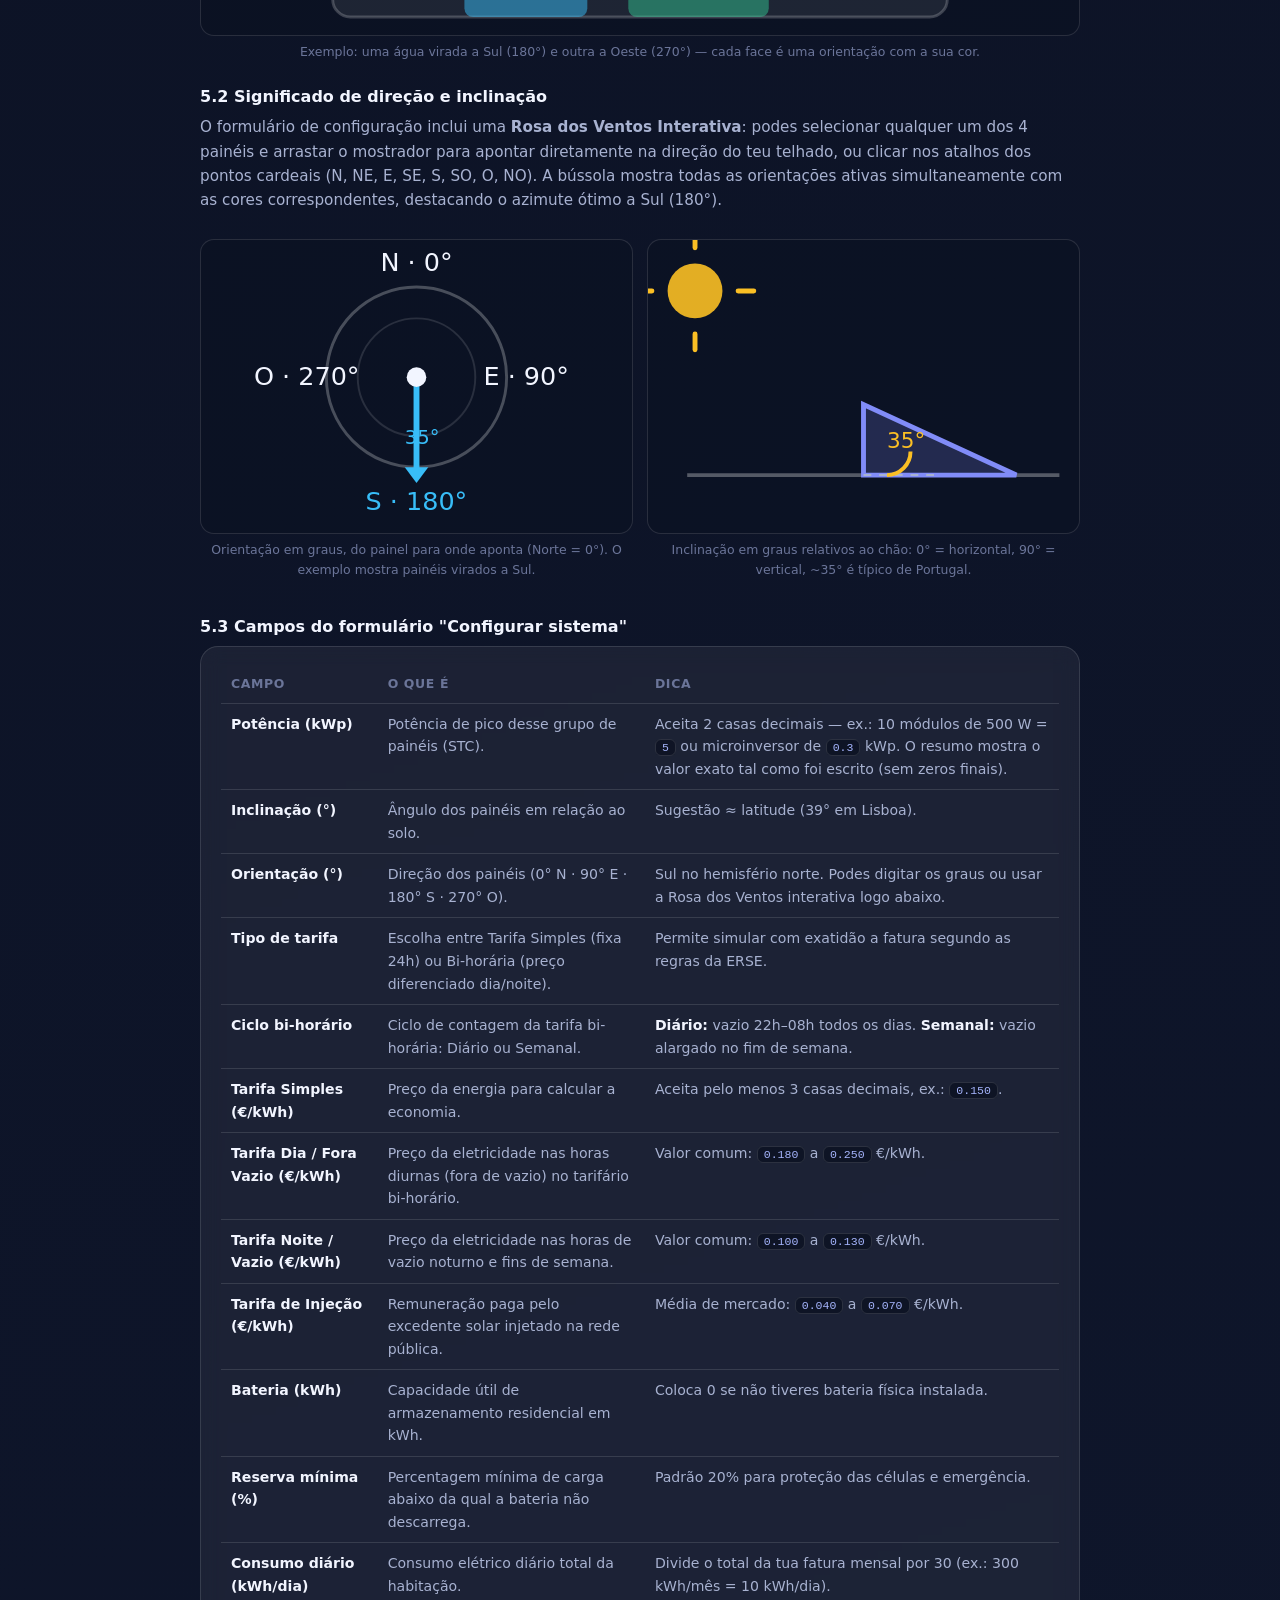
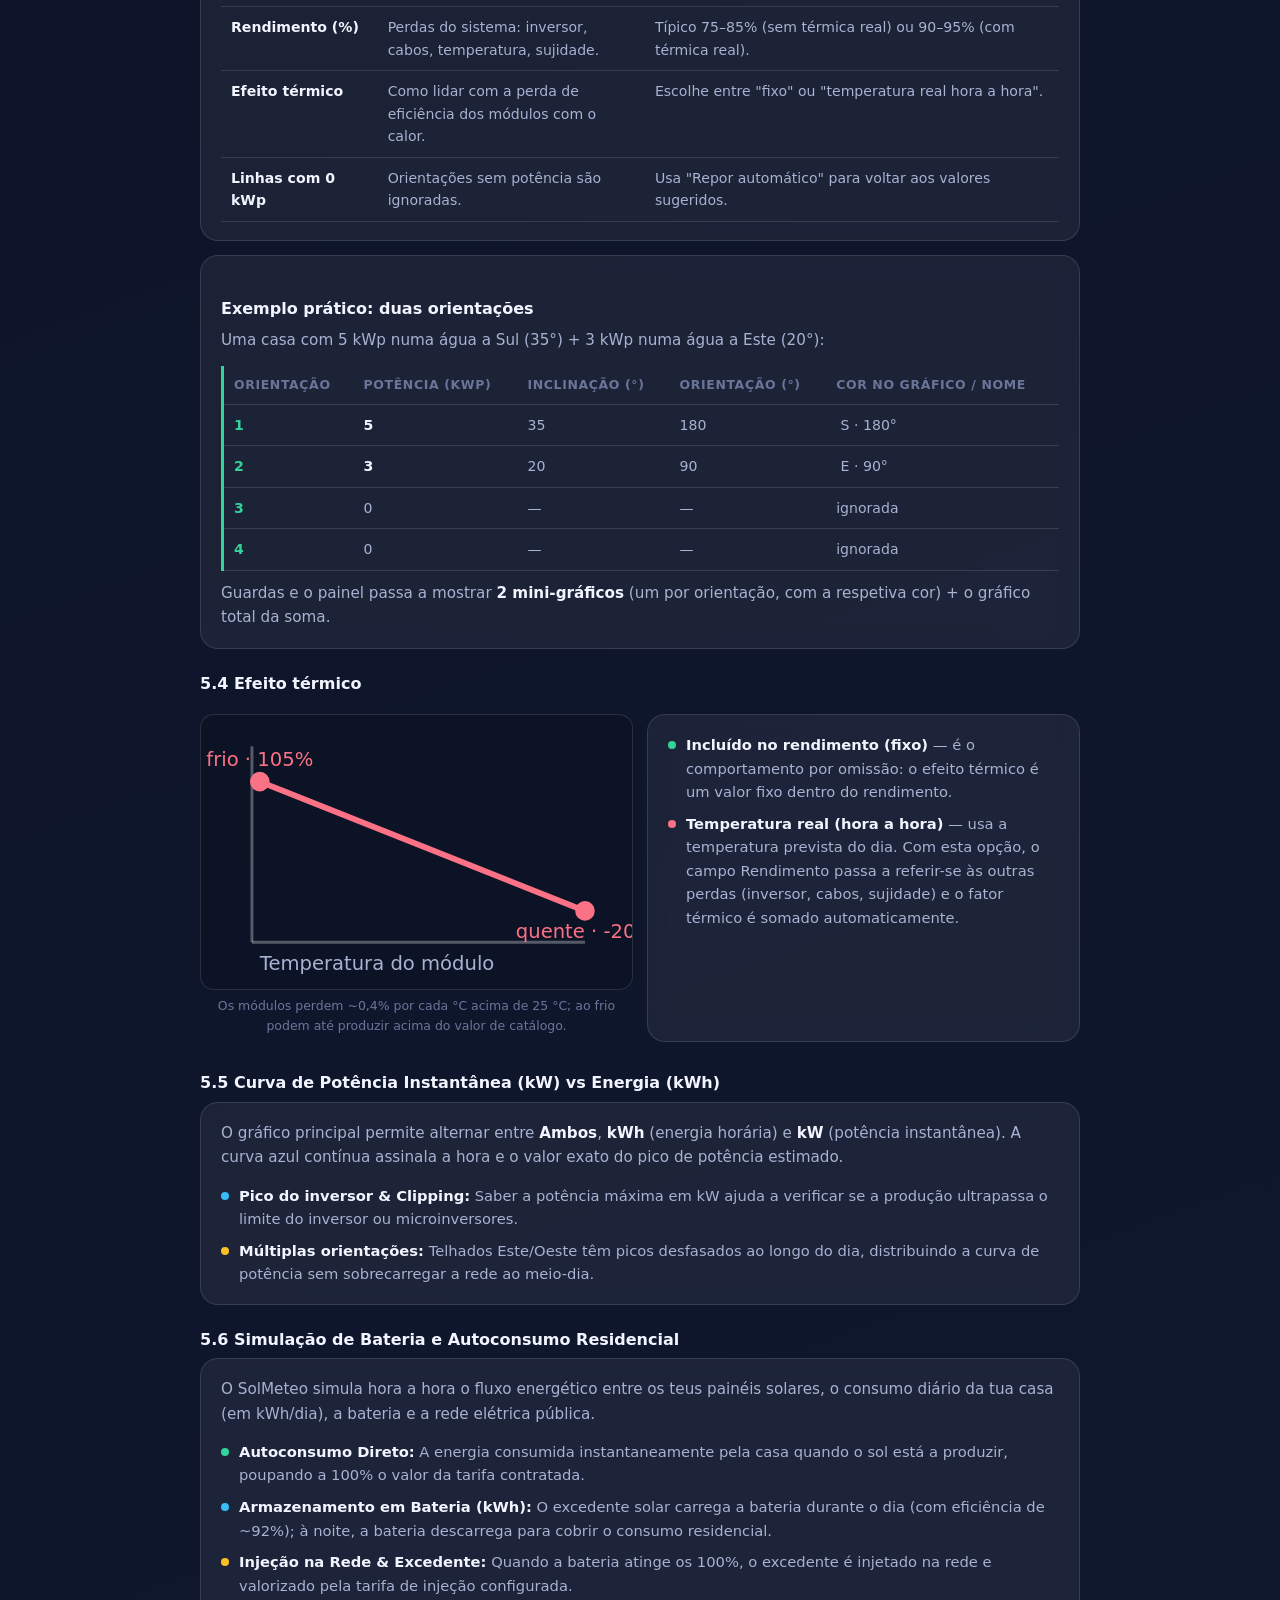
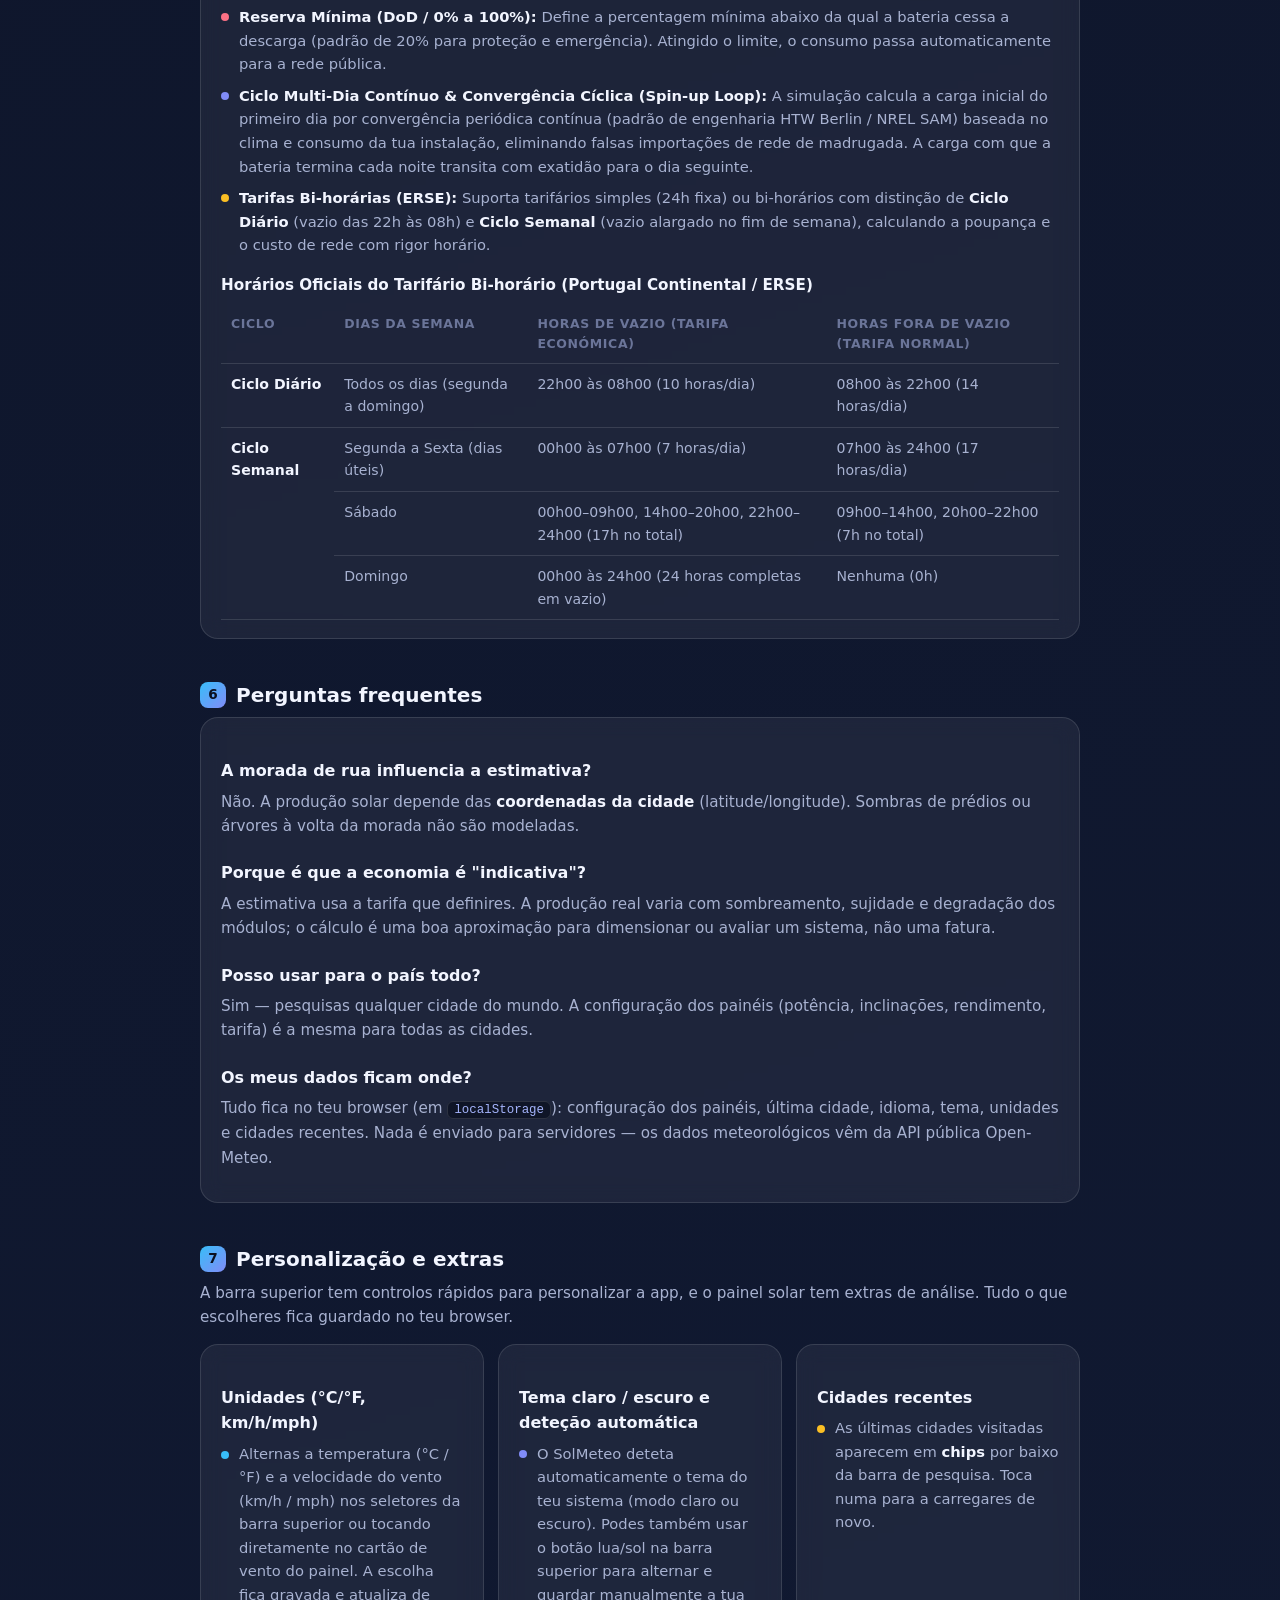
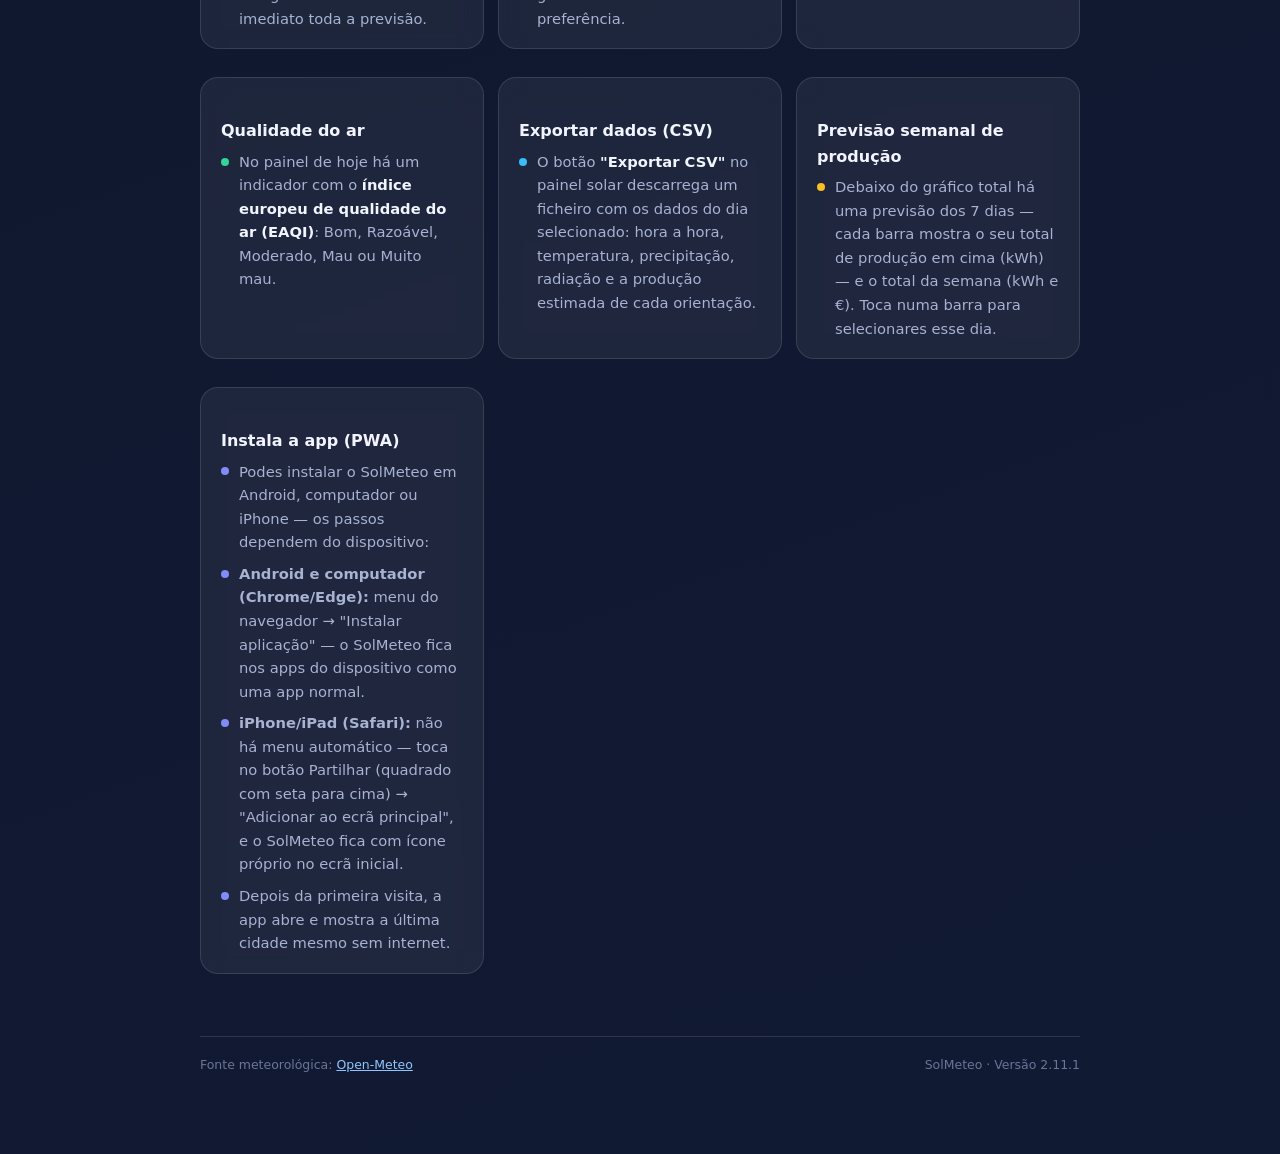
==== commit 06425a83: "fix(pv): initialize interactive compass on boot and rename tabs to String 1..4 (v2.11.1)" ====
--- a/manual.html
+++ b/manual.html
@@ -335,7 +335,7 @@
     </figure>
 
     <h3><span>5.2 </span><span data-i18n="m.s5.2">Significado de direção e inclinação</span></h3>
-    <p class="lede" data-i18n-html="m.s5.2.compass">O formulário de configuração inclui uma <strong>Rosa dos Ventos Interativa</strong>: podes selecionar qualquer um dos 4 painéis e arrastar o mostrador para apontar diretamente na direção do teu telhado, ou clicar nos atalhos dos pontos cardeais (N, NE, E, SE, S, SO, O, NO). A bússola mostra todas as orientações ativas simultaneamente com as cores correspondentes, destacando o azimute ótimo a Sul (180°).</p>
+    <p class="lede" data-i18n-html="m.s5.2.compass">O formulário de configuração inclui uma <strong>Rosa dos Ventos Interativa</strong>: podes selecionar qualquer uma das 4 strings / orientações e arrastar o mostrador para apontar diretamente na direção do teu telhado, ou clicar nos atalhos dos pontos cardeais (N, NE, E, SE, S, SO, O, NO). A bússola mostra todas as orientações ativas simultaneamente com as cores correspondentes, destacando o azimute ótimo a Sul (180°).</p>
     <div class="grid2">
       <figure>
         <svg class="fig" viewBox="0 0 220 150" role="img" aria-label="Rosa dos ventos com orientação em graus" data-i18n-aria="m.fig.compass.aria">
@@ -625,7 +625,7 @@
 
 <footer class="footer">
       <span><span data-i18n="m.footer.src">Fonte meteorológica:</span> <a href="https://open-meteo.com/" target="_blank" rel="noopener">Open-Meteo</a></span>
-      <span>SolMeteo · <span data-i18n="m.version">Versão</span> <span id="manualVersion">2.11.0</span></span>
+      <span>SolMeteo · <span data-i18n="m.version">Versão</span> <span id="manualVersion">2.11.1</span></span>
     </footer>
   </main>
 
@@ -881,7 +881,7 @@
         "m.fig.roof.o": "Face W · 270°",
         "m.fig.roof.cap": "Example: one slope facing South (180°) and another facing West (270°) — each face is an orientation with its own colour.",
         "m.s5.2": "Direction and tilt explained",
-        "m.s5.2.compass": "The system configuration form includes an <strong>Interactive Compass</strong>: you can select any of the 4 arrays and drag the dial to point directly towards your roof orientation, or tap the quick cardinal presets (N, NE, E, SE, S, SW, W, NW). The dial displays all active panel orientations simultaneously in their assigned colors and highlights the optimal South azimuth (180°).",
+        "m.s5.2.compass": "The system configuration form includes an <strong>Interactive Compass</strong>: you can select any of the 4 strings / orientations and drag the dial to point directly towards your roof orientation, or tap the quick cardinal presets (N, NE, E, SE, S, SW, W, NW). The dial displays all active panel orientations simultaneously in their assigned colors and highlights the optimal South azimuth (180°).",
         "m.fig.compass.aria": "Compass rose with orientation in degrees",
         "m.fig.compass.o": "W · 270°",
         "m.fig.compass.cap": "Orientation in degrees, where the panel points (North = 0°). The example shows panels facing South.",
@@ -1071,7 +1071,7 @@
     }
 
     applyTheme();
-    document.getElementById("manualVersion").textContent = "2.11.0";
+    document.getElementById("manualVersion").textContent = "2.11.1";
     apply();
   </script>
 </body>
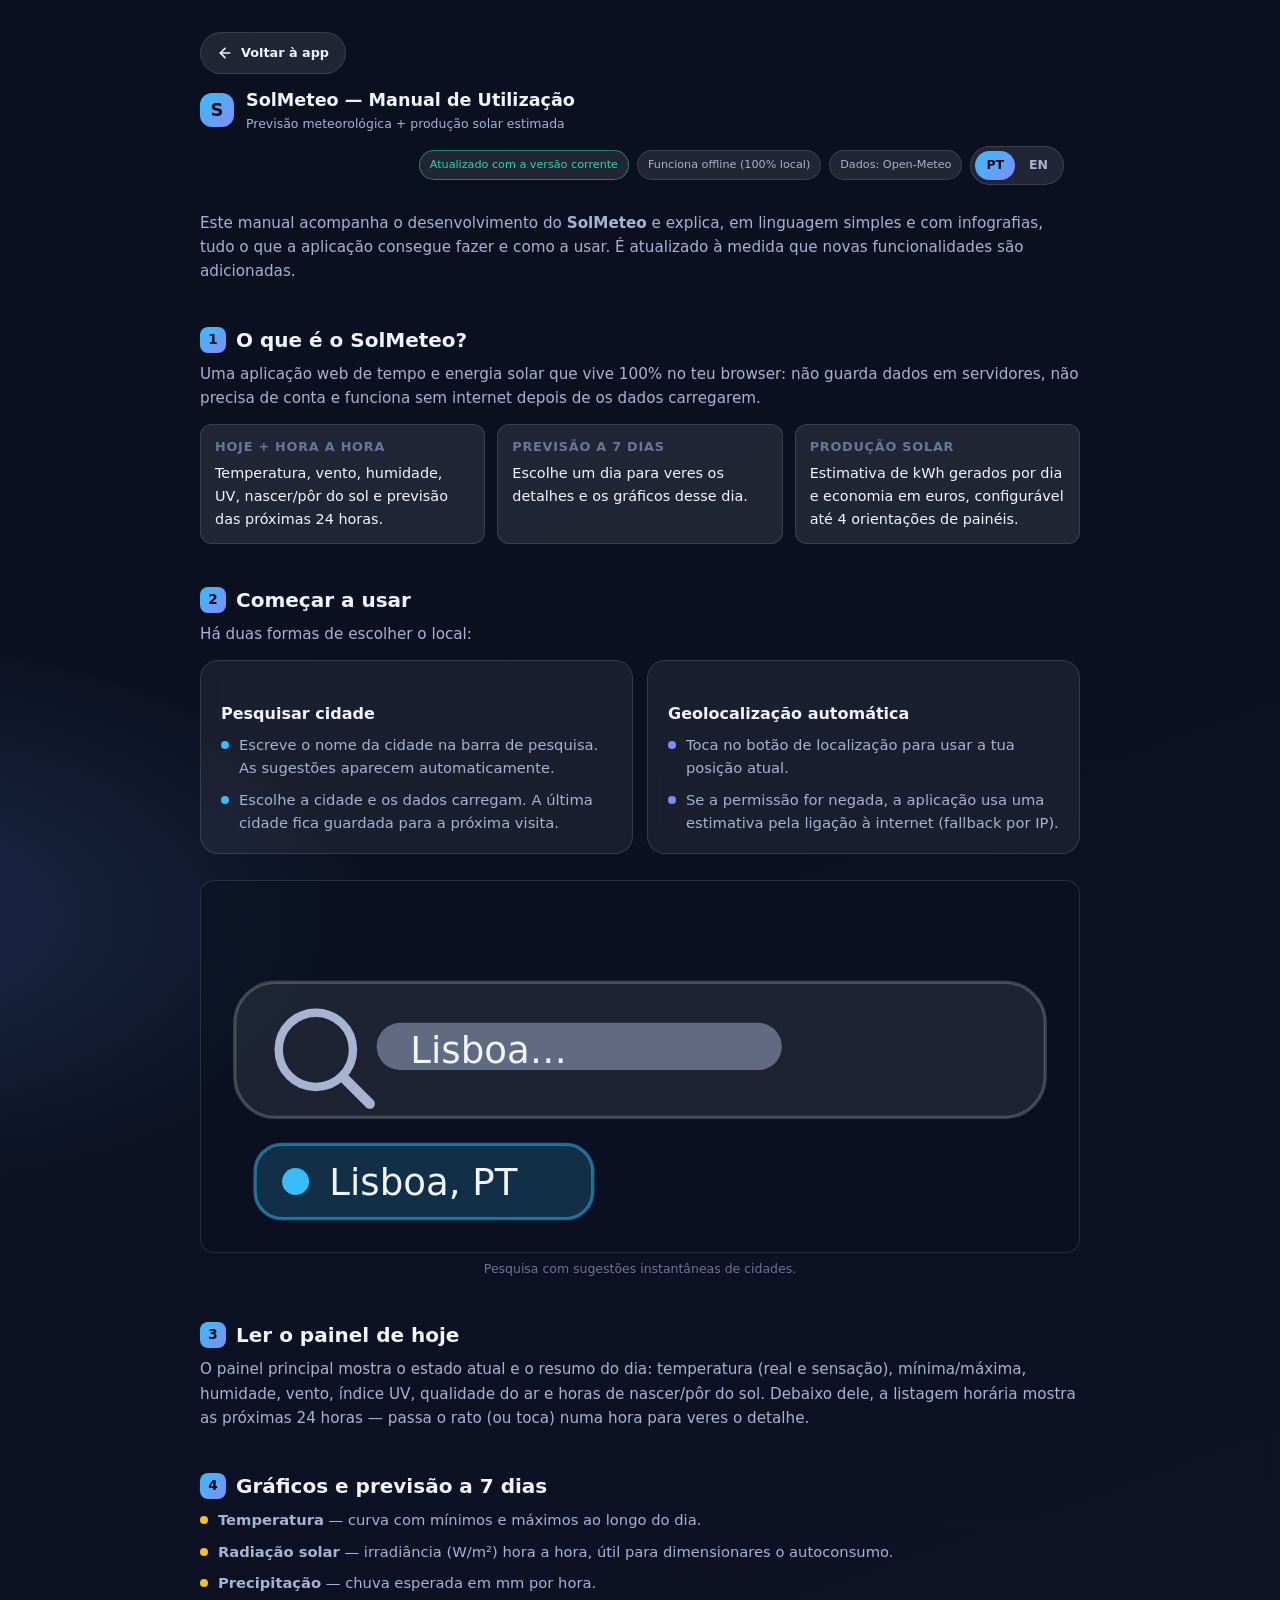
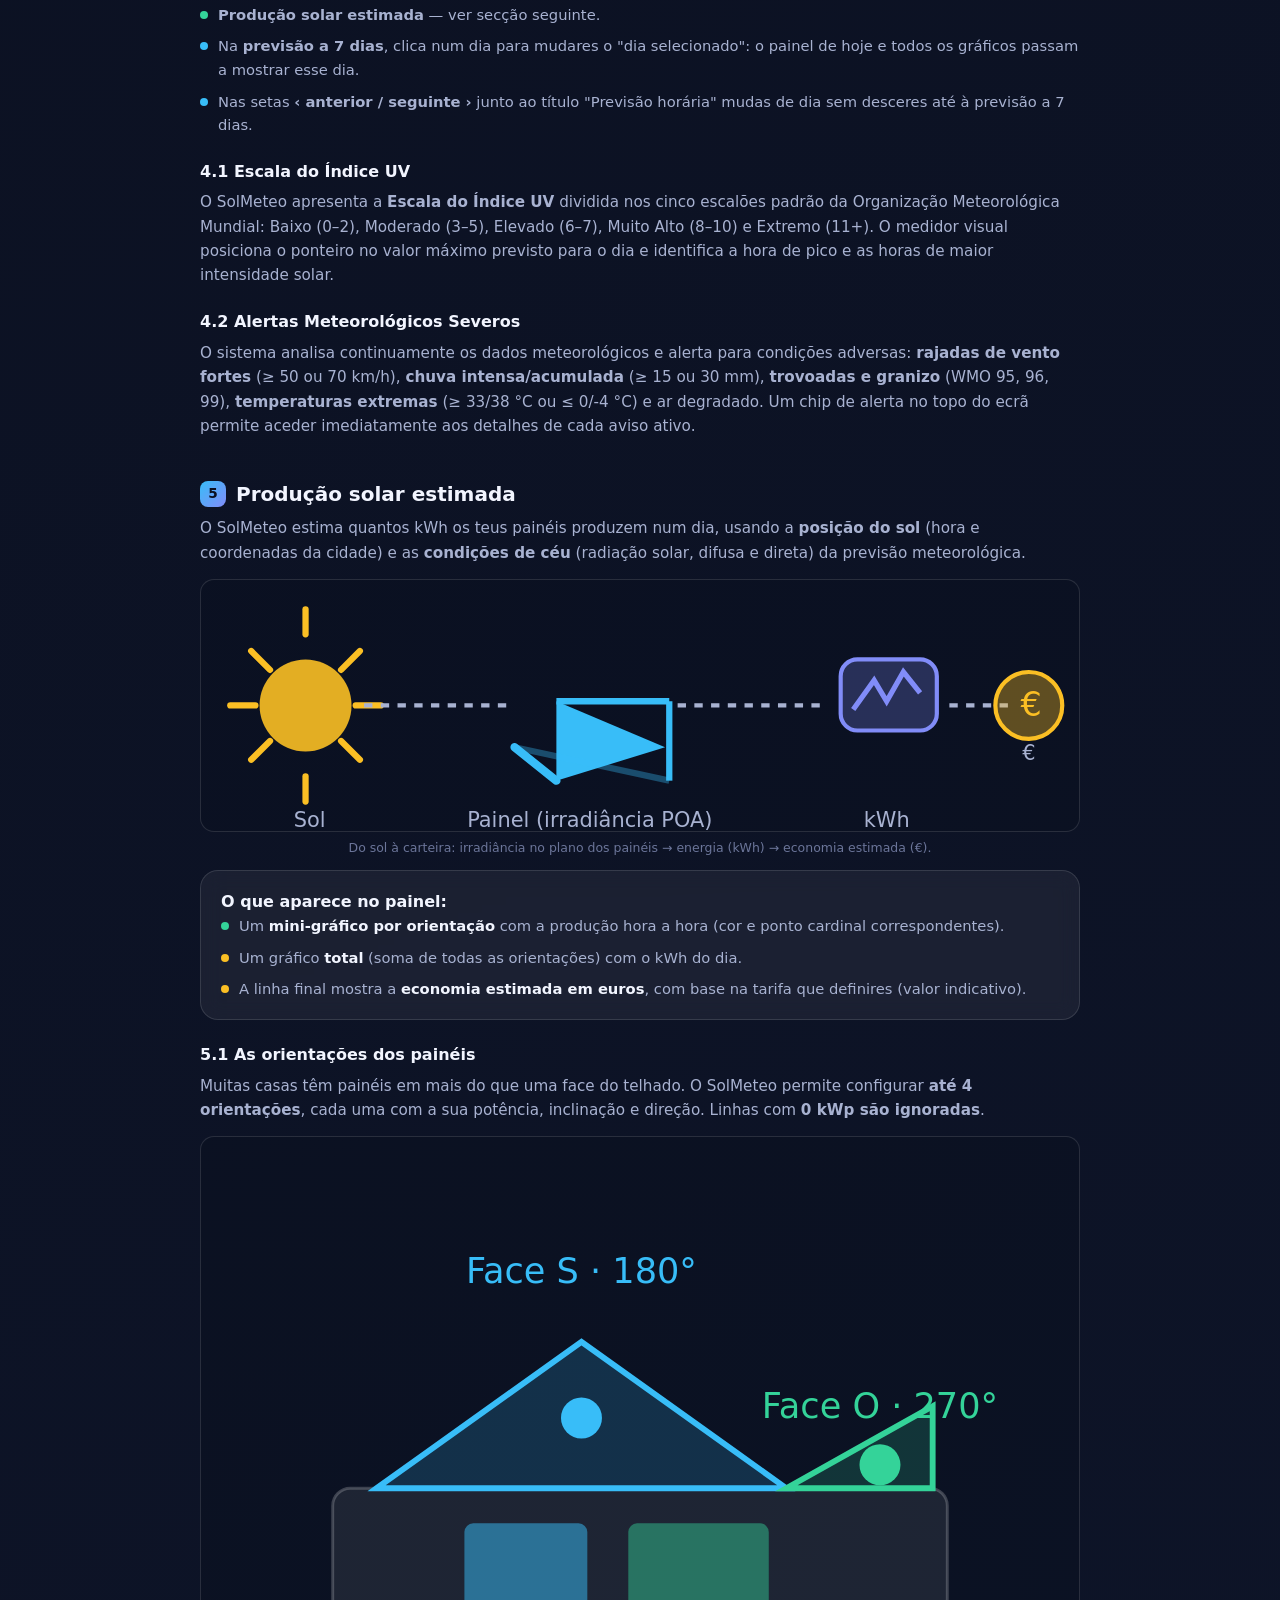
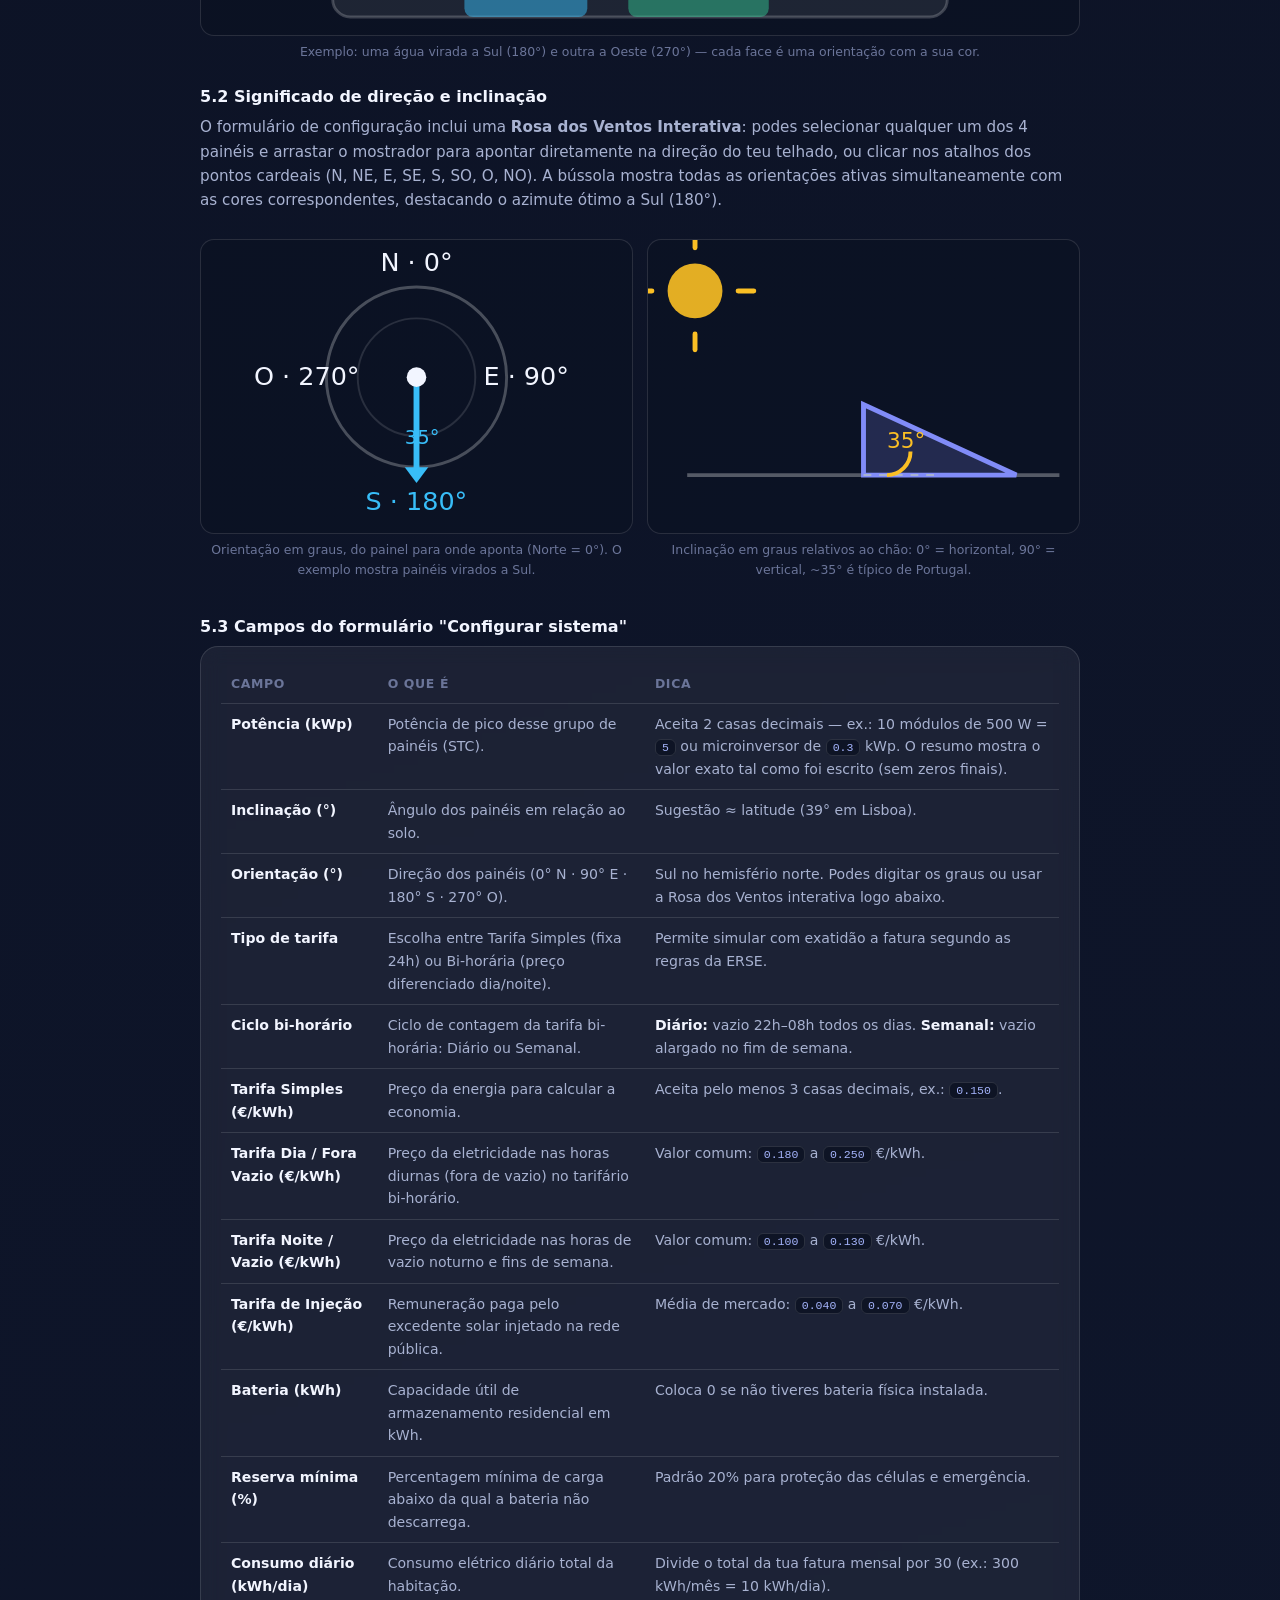
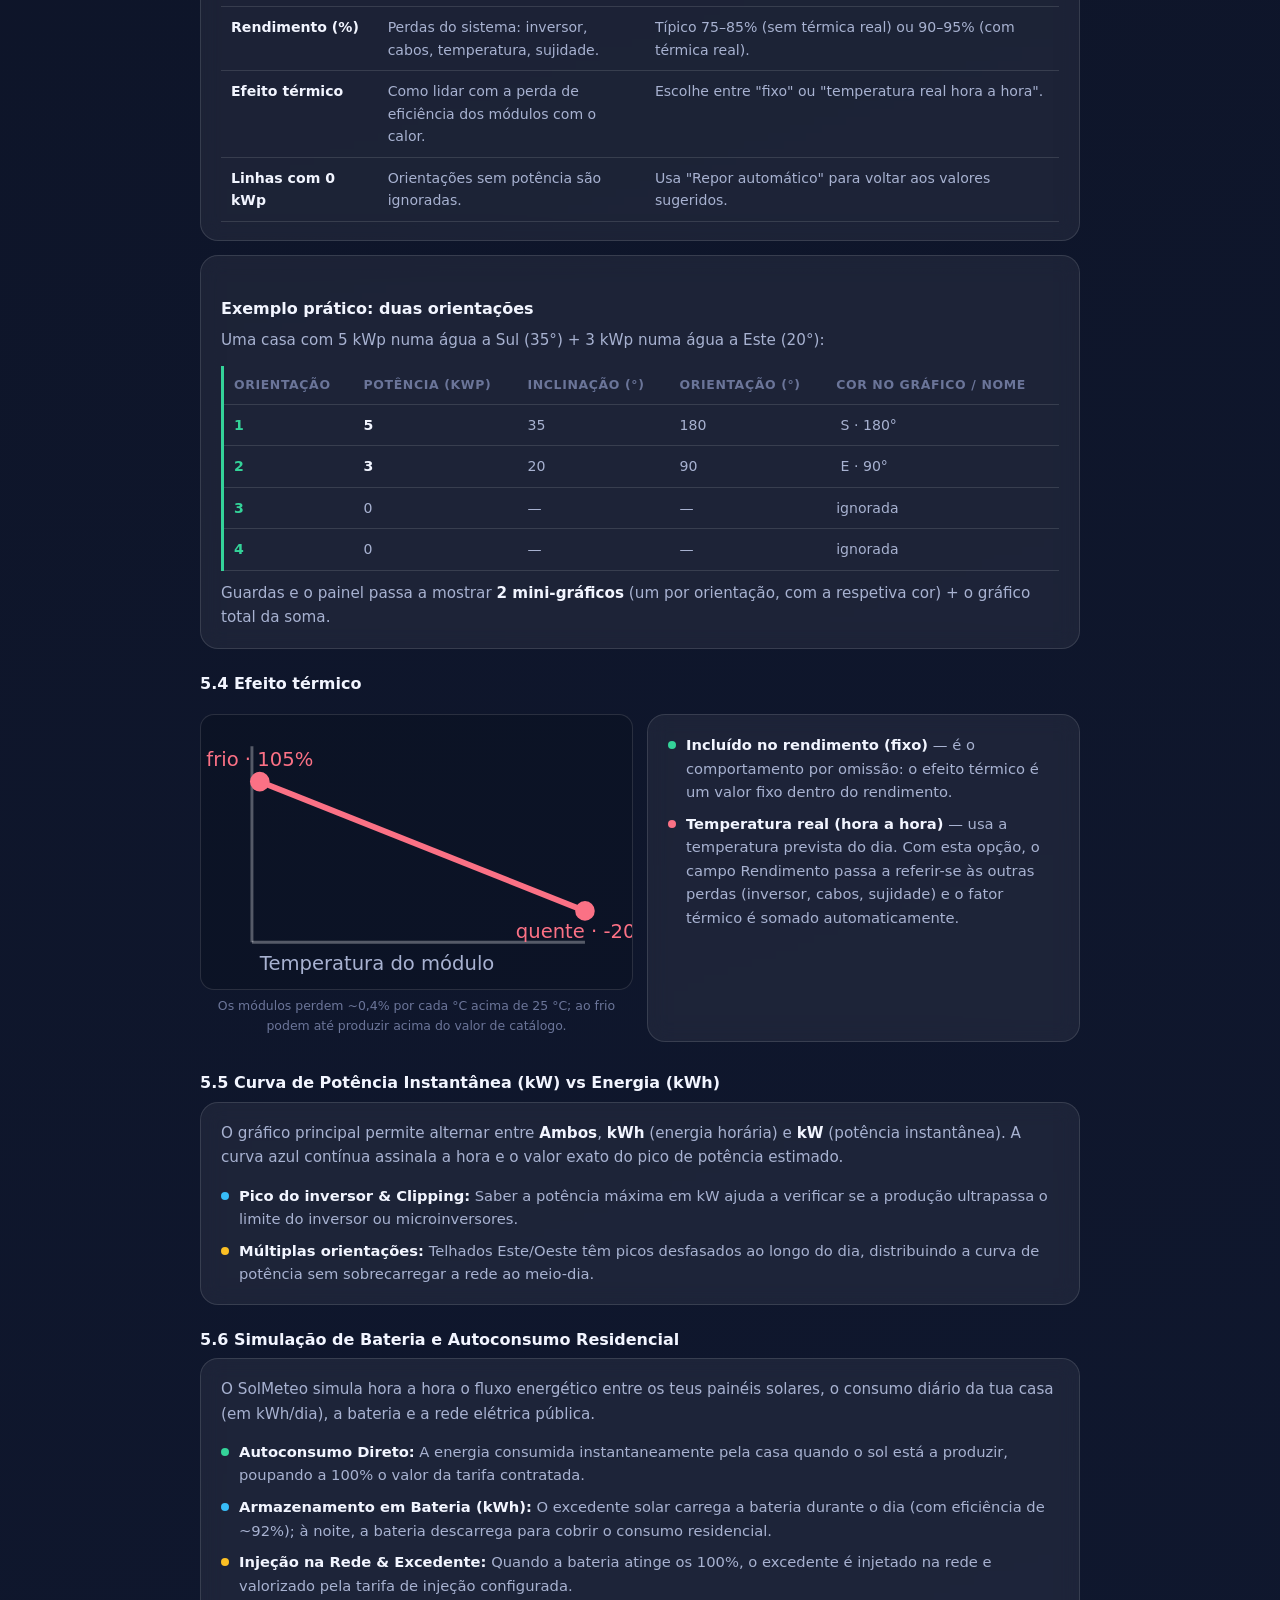
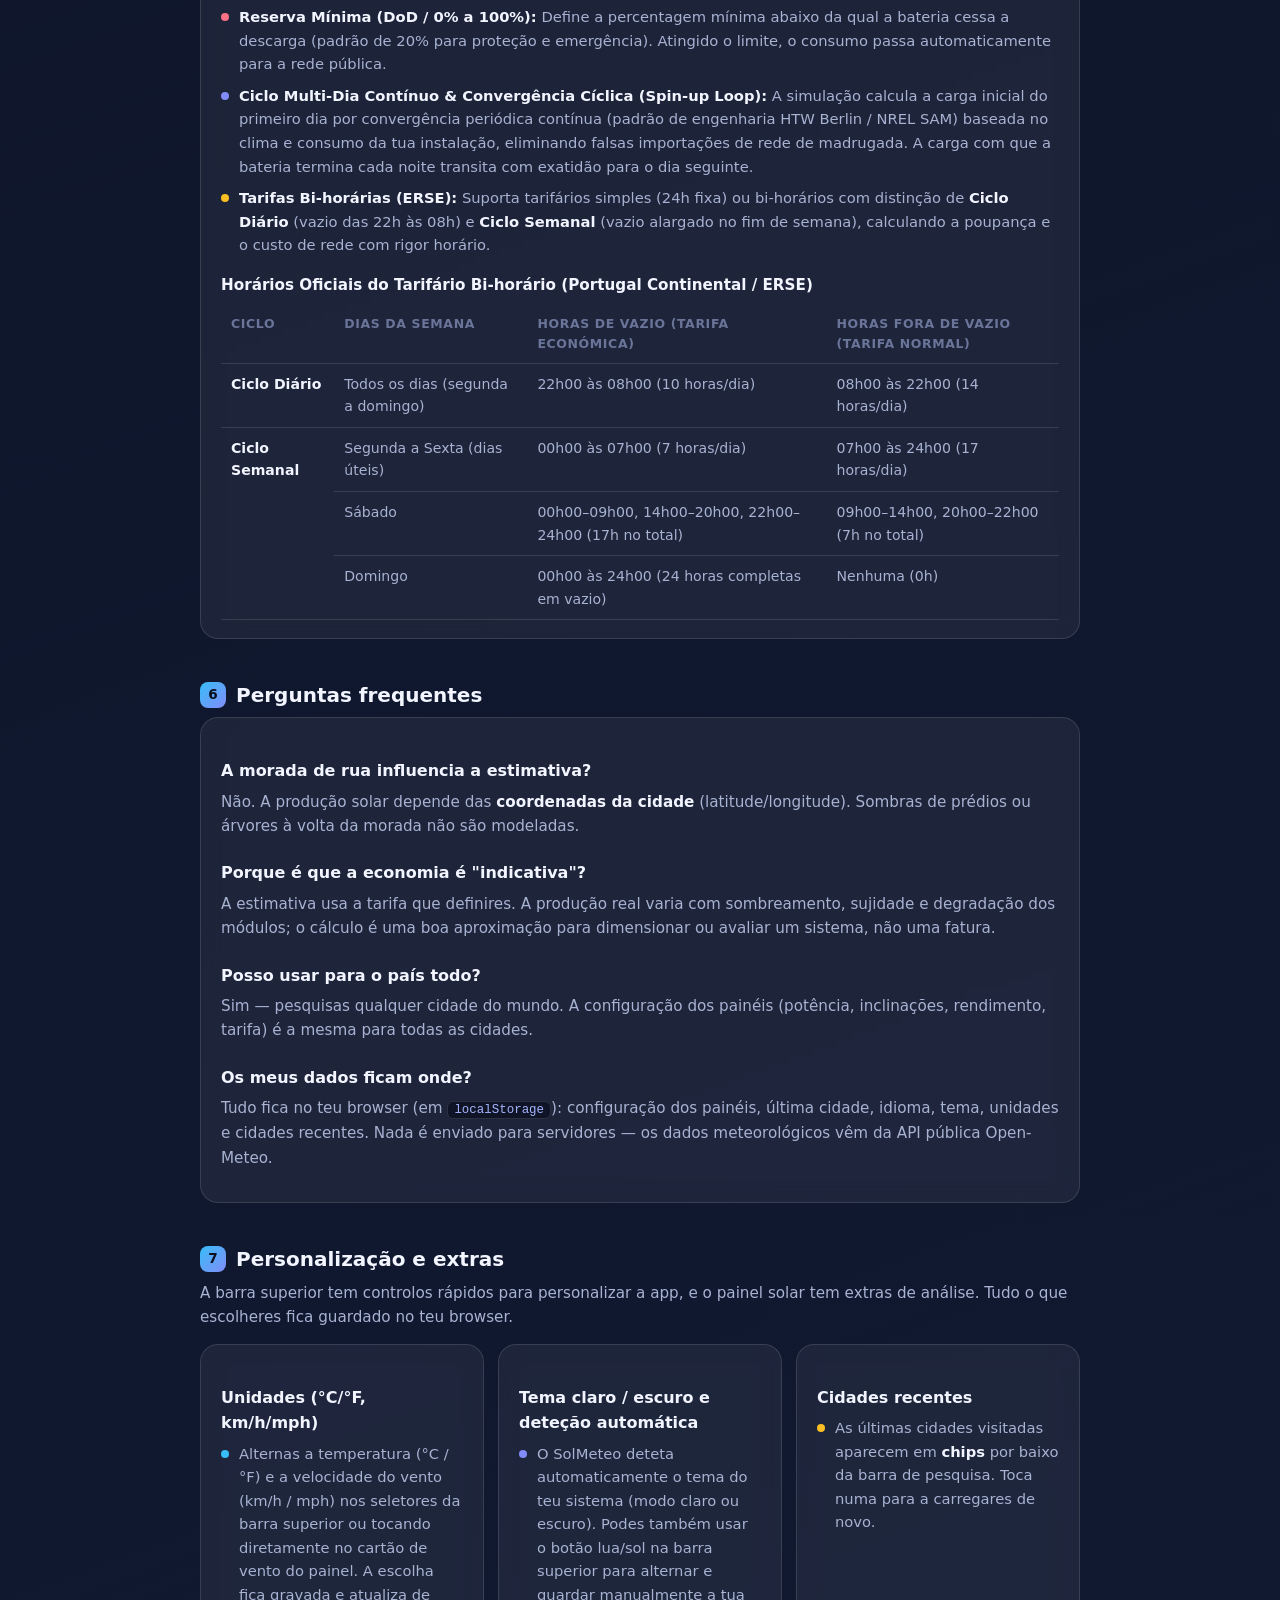
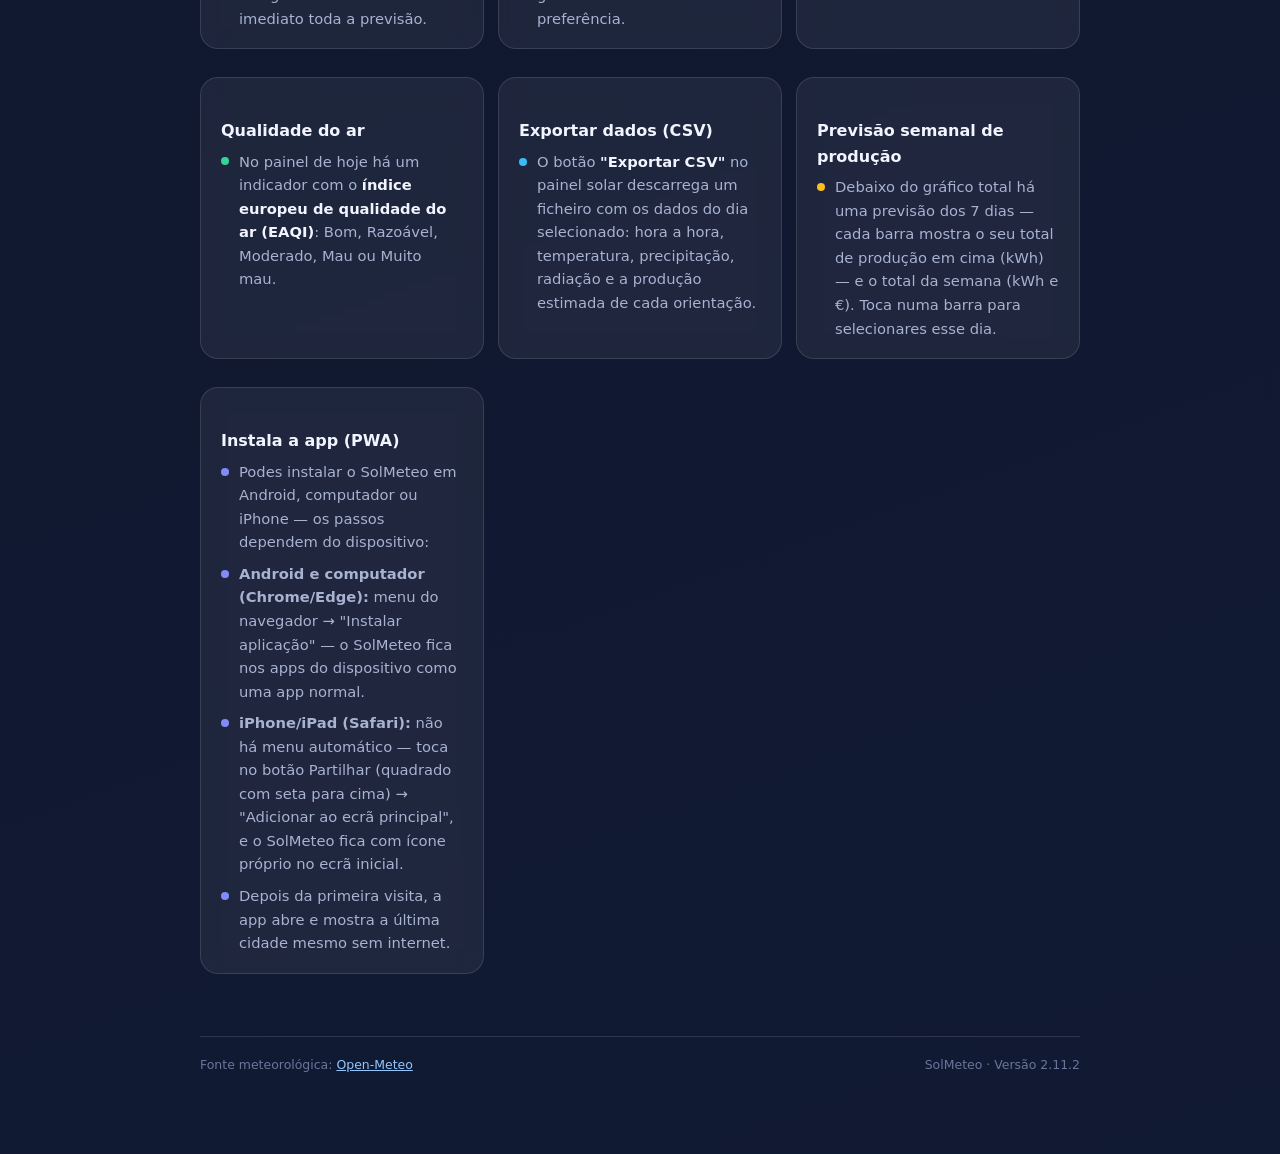
==== commit 0a6e1e34: "chore(audit): mobile viewport ergonomics, WCAG AA contrast, and safe storage (v2.11.2)" ====
--- a/manual.html
+++ b/manual.html
@@ -143,7 +143,11 @@
     .kv p { font-size: 0.9rem; color: var(--text); }
     .kv p small { color: var(--text-dim); }
 
-    table { width: 100%; border-collapse: collapse; font-size: 0.88rem; }
+    .card:has(table), .table-wrap {
+      overflow-x: auto;
+      -webkit-overflow-scrolling: touch;
+    }
+    table { width: 100%; min-width: 480px; border-collapse: collapse; font-size: 0.88rem; }
     th, td { text-align: left; padding: 9px 10px; border-bottom: 1px solid var(--border); vertical-align: top; }
     th { color: var(--text-faint); font-weight: 600; font-size: 0.78rem; text-transform: uppercase; letter-spacing: 0.05em; }
     td { color: var(--text-dim); }
@@ -625,7 +629,7 @@
 
 <footer class="footer">
       <span><span data-i18n="m.footer.src">Fonte meteorológica:</span> <a href="https://open-meteo.com/" target="_blank" rel="noopener">Open-Meteo</a></span>
-      <span>SolMeteo · <span data-i18n="m.version">Versão</span> <span id="manualVersion">2.11.1</span></span>
+      <span>SolMeteo · <span data-i18n="m.version">Versão</span> <span id="manualVersion">2.11.2</span></span>
     </footer>
   </main>
 
@@ -1017,7 +1021,25 @@
       },
     };
 
-    let lang = localStorage.getItem("skycast:lang");
+    
+    function safeStorageGet(key, fallback = null) {
+      try {
+        const val = localStorage.getItem(key);
+        return val !== null ? val : fallback;
+      } catch {
+        return fallback;
+      }
+    }
+    function safeStorageSet(key, value) {
+      try {
+        localStorage.setItem(key, value);
+        return true;
+      } catch {
+        return false;
+      }
+    }
+
+    let lang = safeStorageGet("skycast:lang");
     if (!I18N[lang]) lang = "pt";
 
     const t = (k) => (I18N[lang][k] != null ? I18N[lang][k] : k);
@@ -1047,13 +1069,13 @@
         const next = b.getAttribute("data-lang");
         if (next === lang) return;
         lang = I18N[next] ? next : "pt";
-        localStorage.setItem("skycast:lang", lang);
+        safeStorageSet("skycast:lang", lang);
         apply();
       });
     });
 
     function applyTheme() {
-      let theme = localStorage.getItem("skycast:theme");
+      let theme = safeStorageGet("skycast:theme");
       if (!theme) {
         theme = window.matchMedia && window.matchMedia("(prefers-color-scheme: light)").matches ? "light" : "dark";
       }
@@ -1064,14 +1086,14 @@
 
     if (window.matchMedia) {
       window.matchMedia("(prefers-color-scheme: light)").addEventListener("change", () => {
-        if (!localStorage.getItem("skycast:theme")) {
+        if (!safeStorageGet("skycast:theme")) {
           applyTheme();
         }
       });
     }
 
     applyTheme();
-    document.getElementById("manualVersion").textContent = "2.11.1";
+    document.getElementById("manualVersion").textContent = "2.11.2";
     apply();
   </script>
 </body>
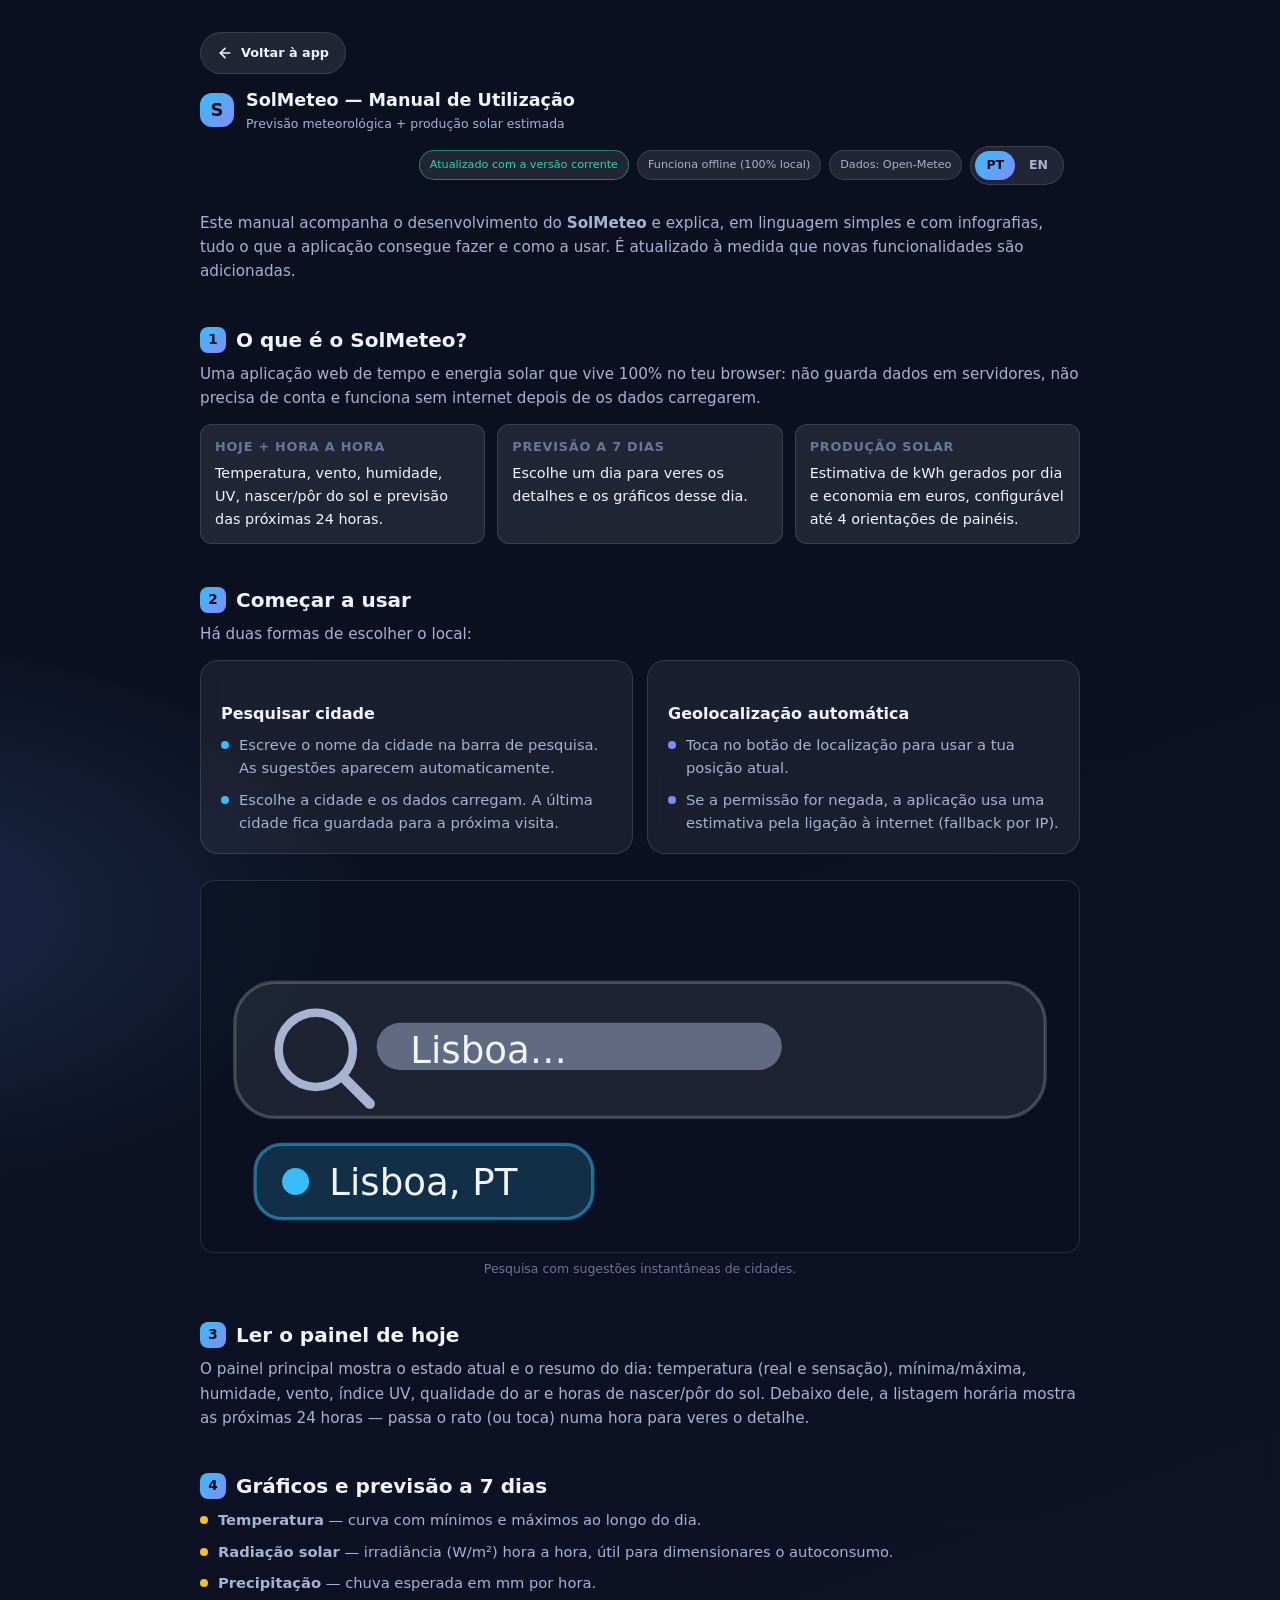
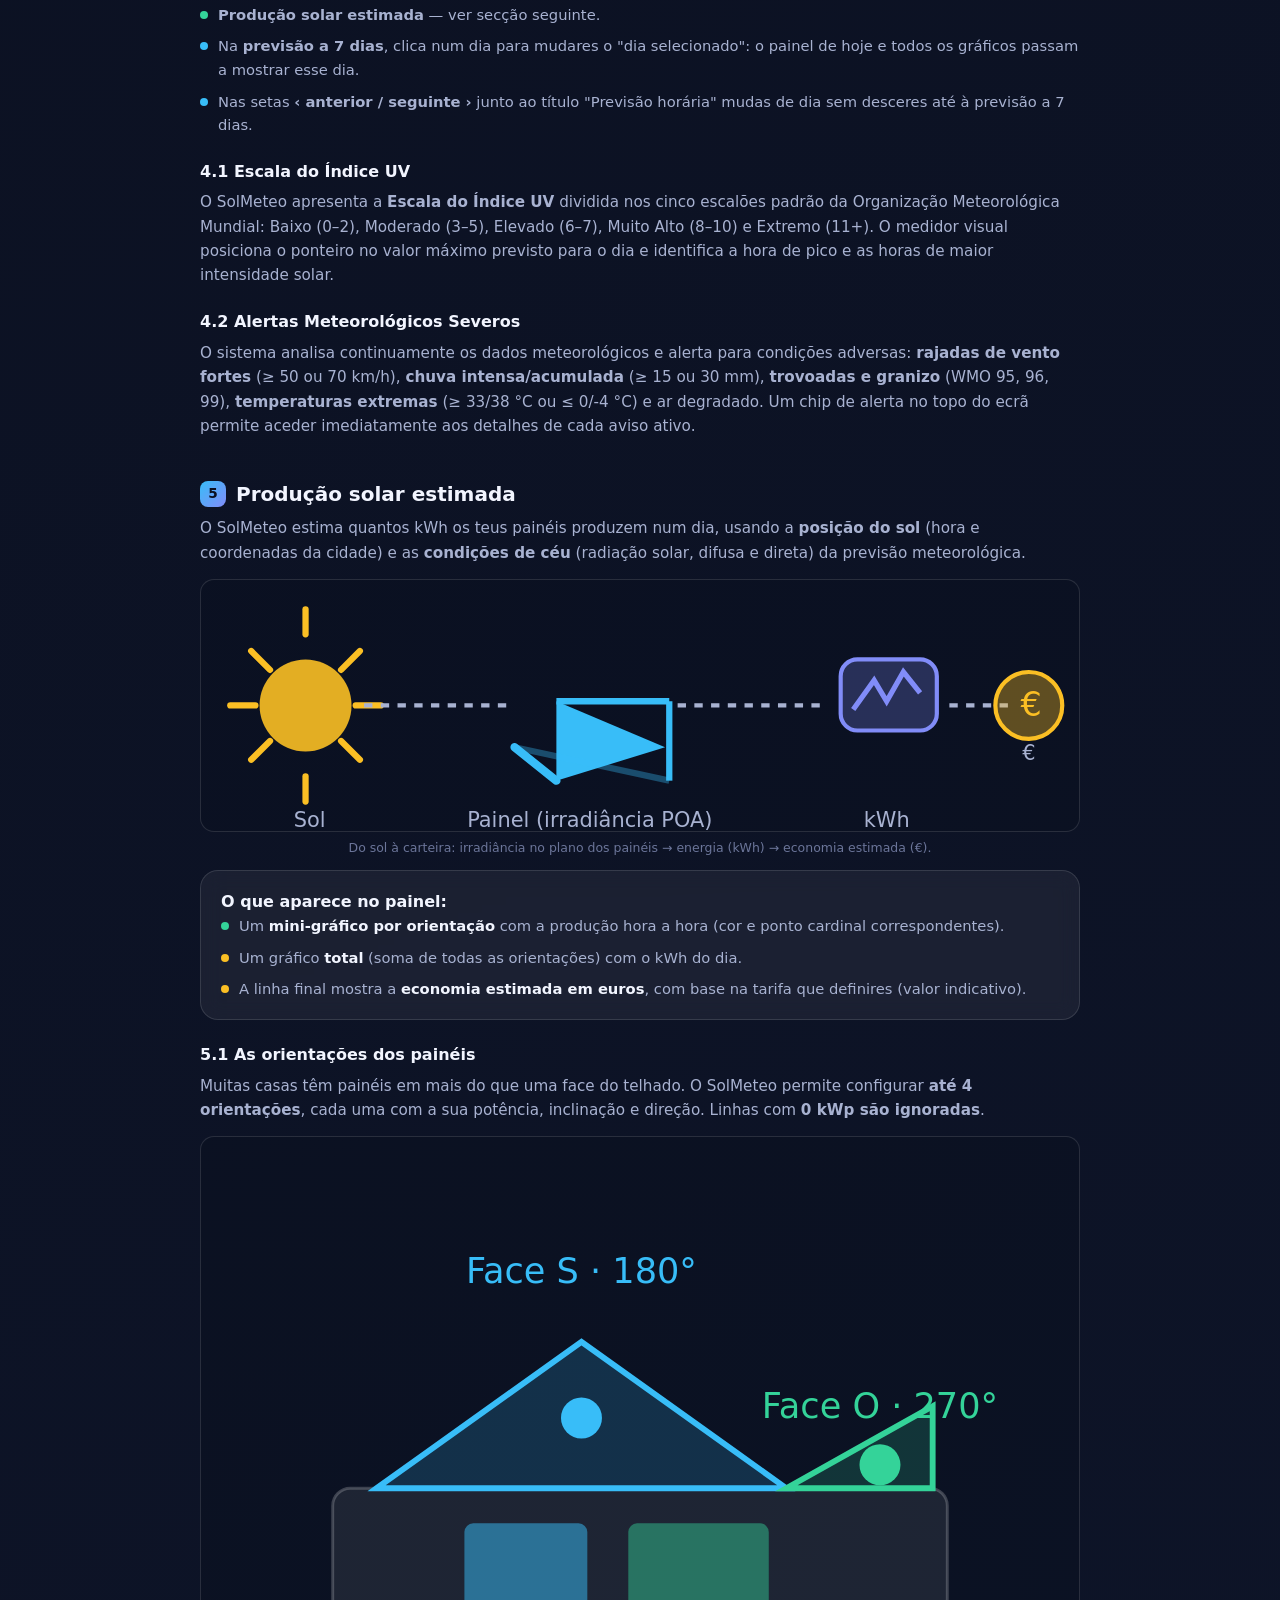
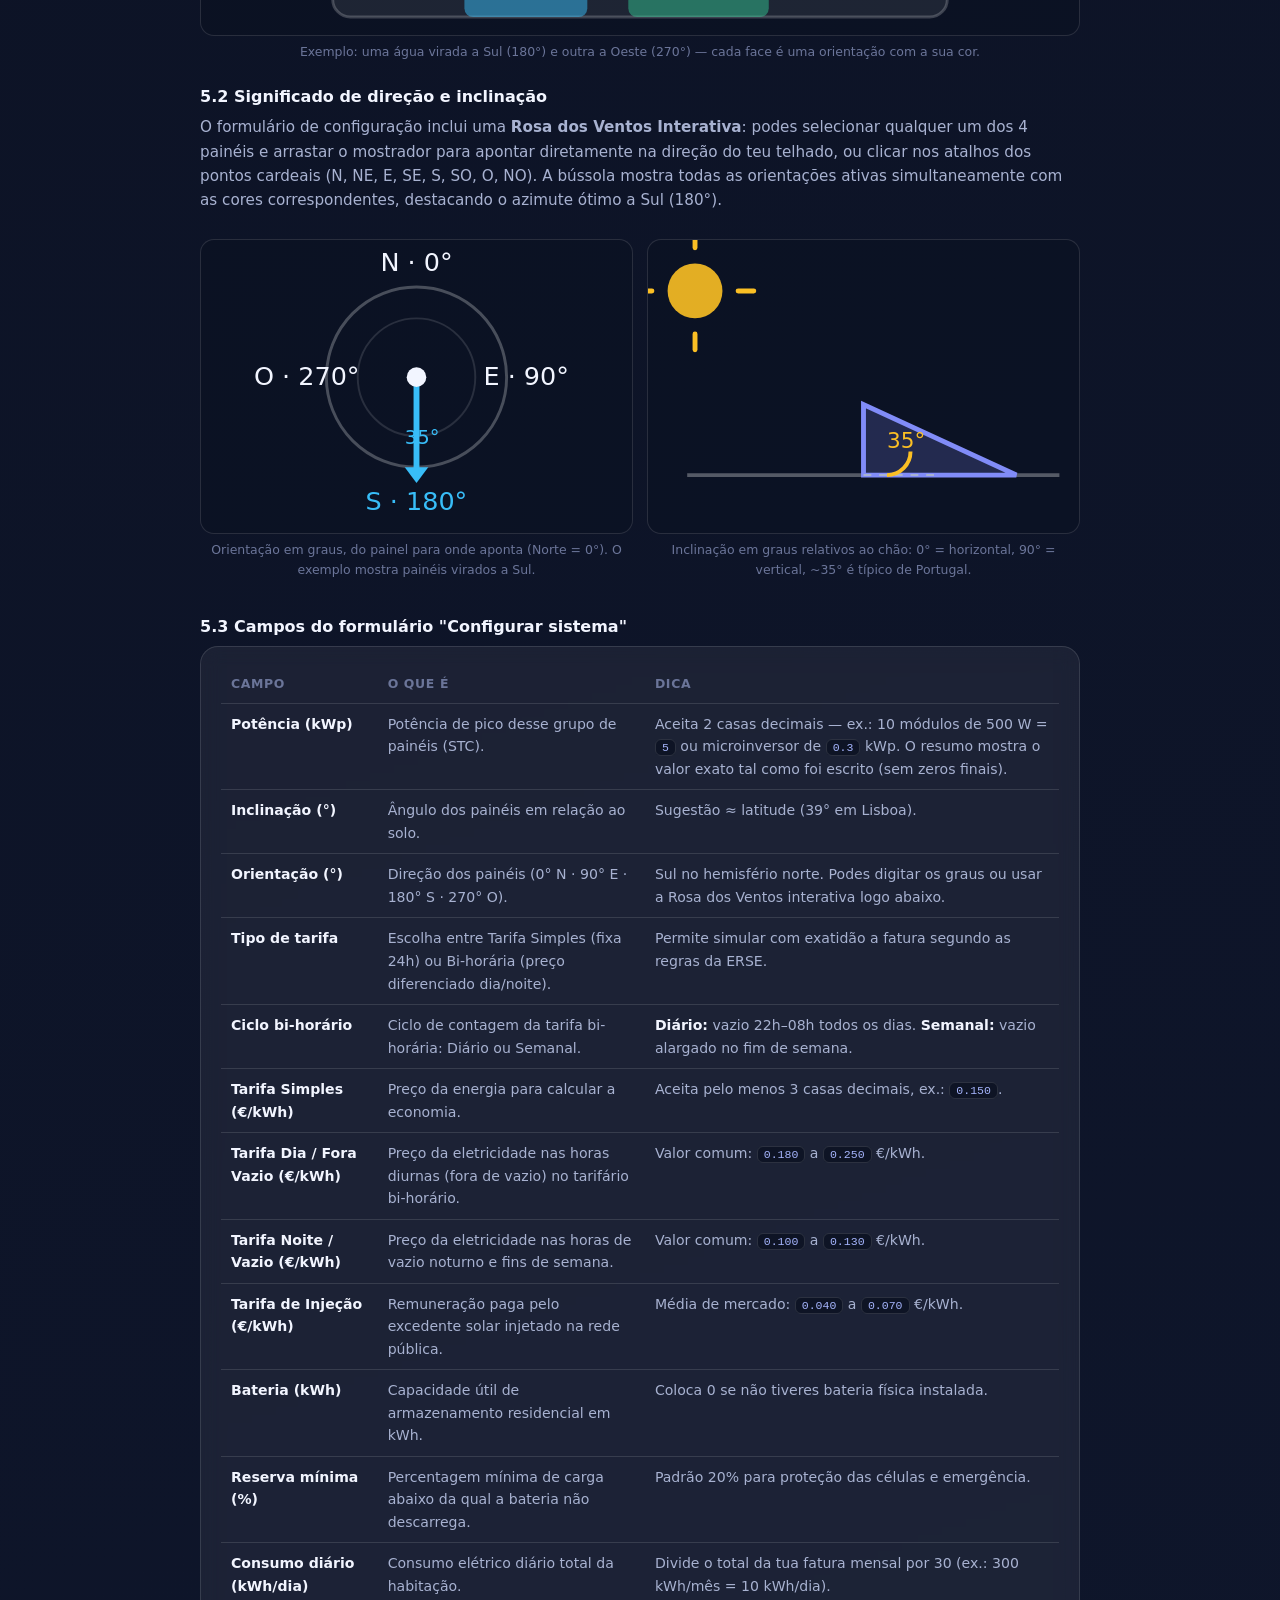
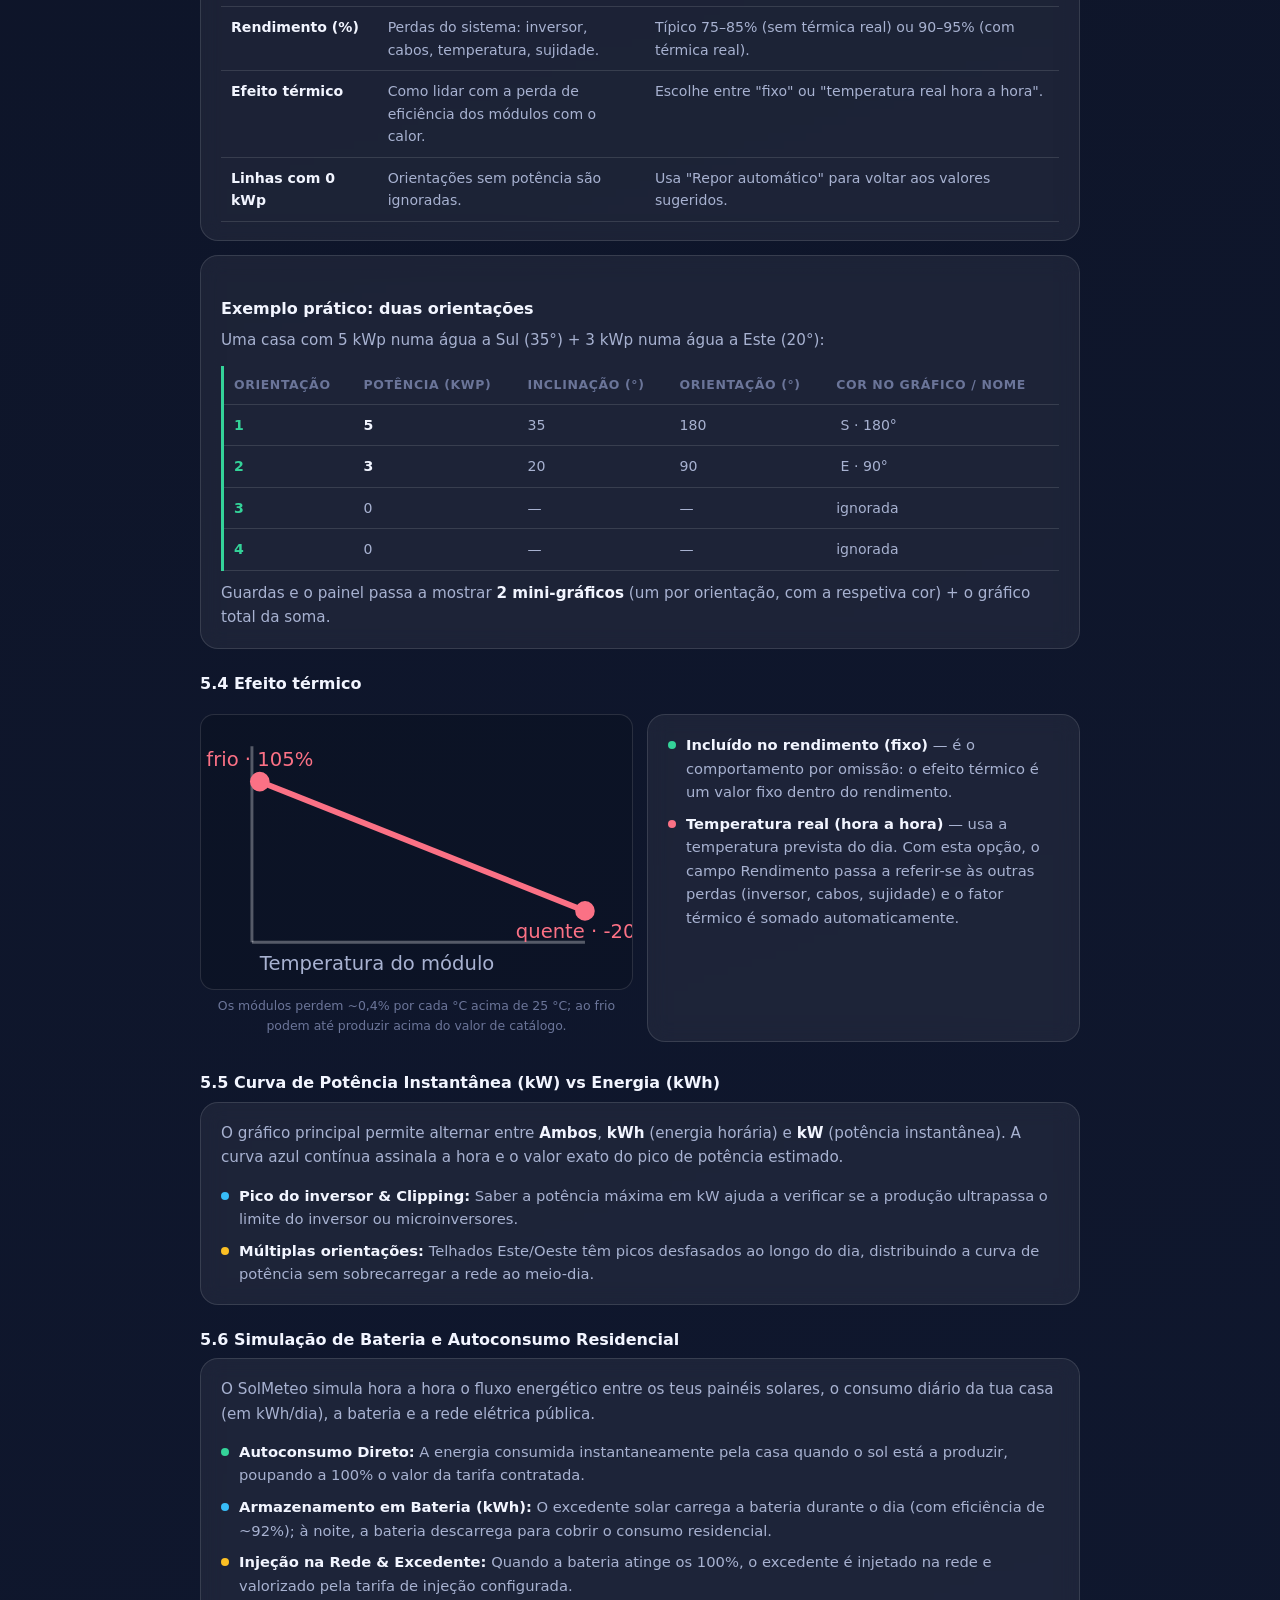
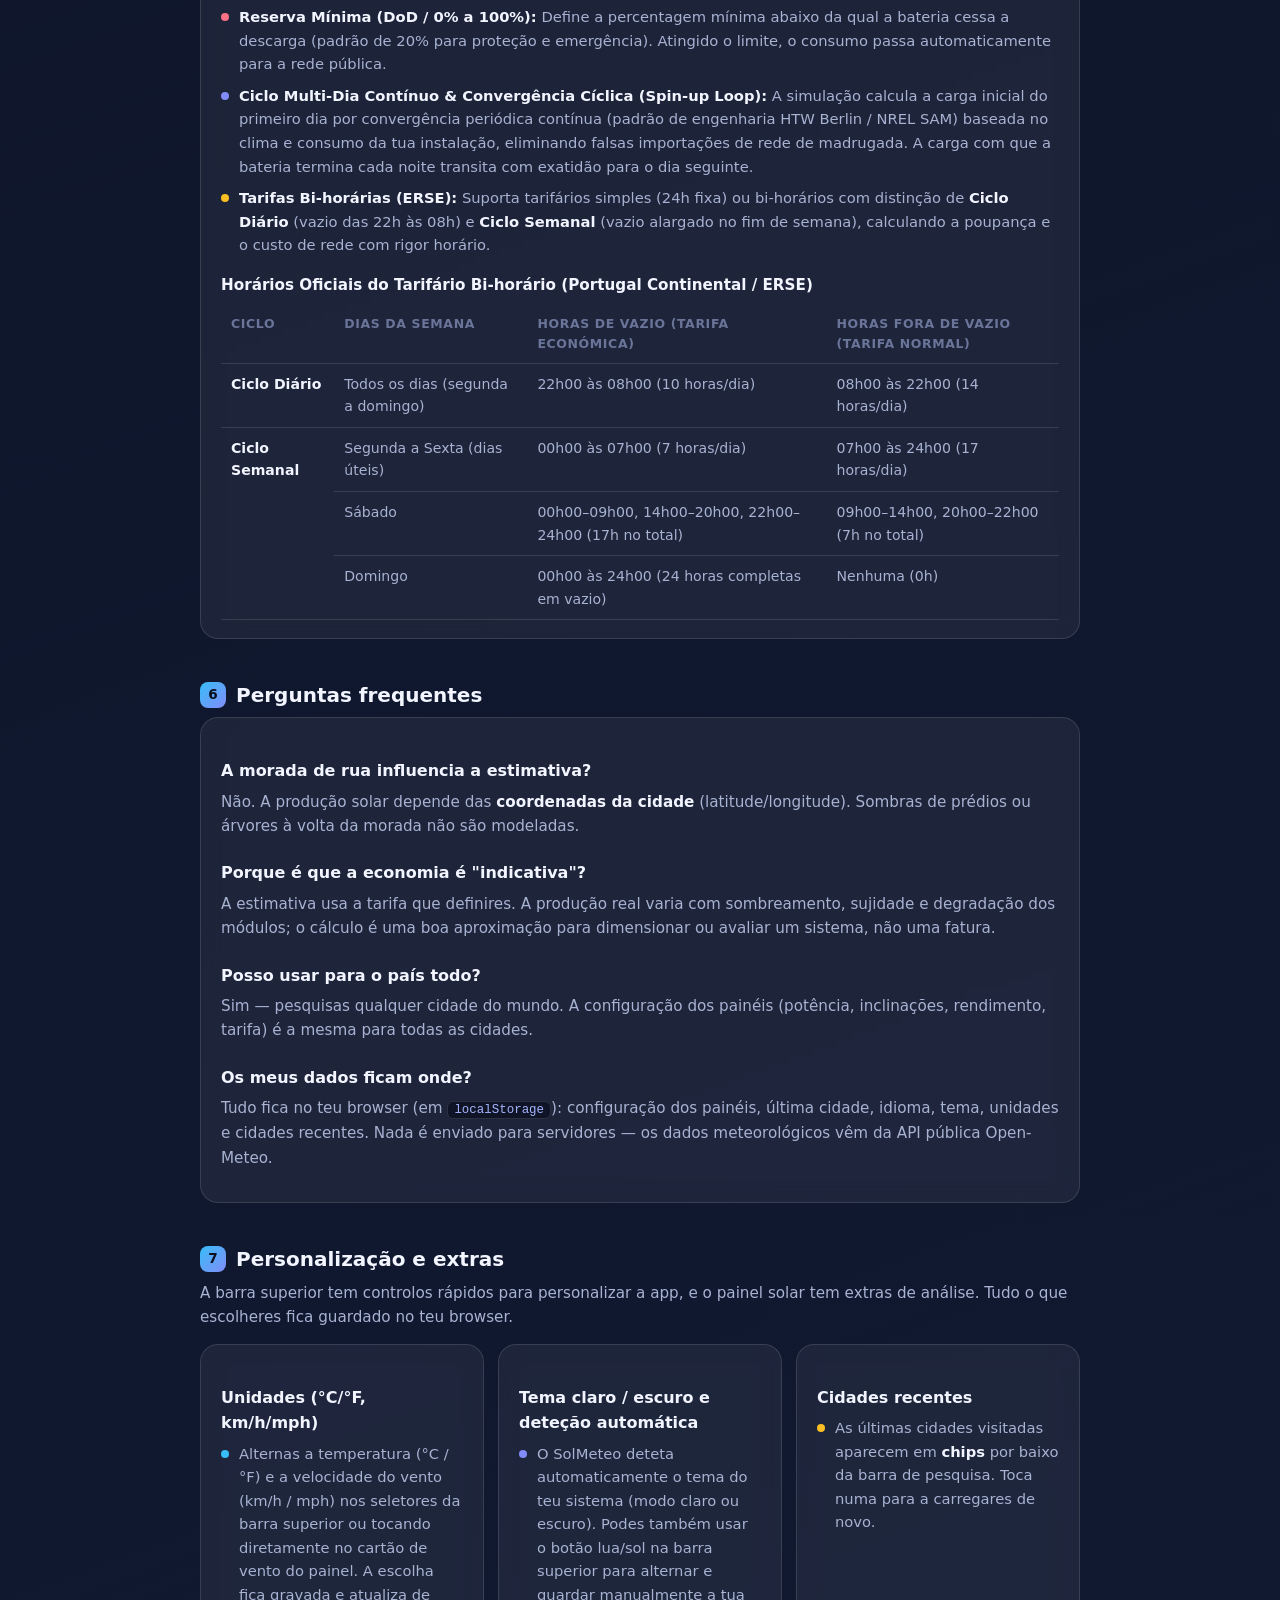
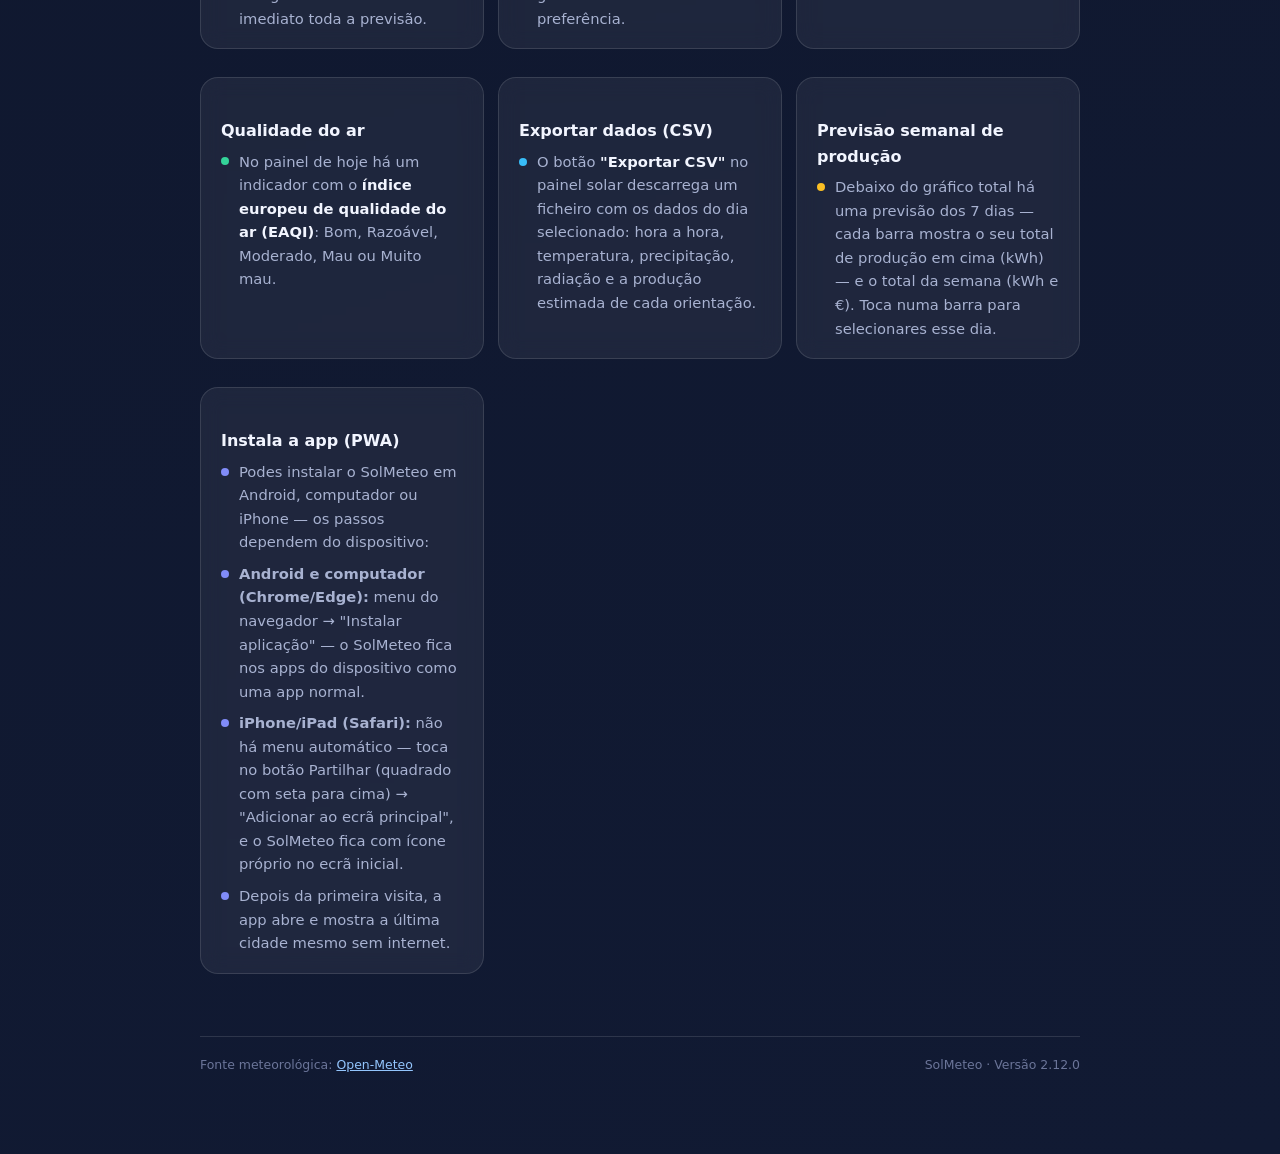
==== commit 3227cfbd: "feat(hero): implement celestial visual Sun Arc widget with real-time trajectory (v2.12.0)" ====
--- a/manual.html
+++ b/manual.html
@@ -629,7 +629,7 @@
 
 <footer class="footer">
       <span><span data-i18n="m.footer.src">Fonte meteorológica:</span> <a href="https://open-meteo.com/" target="_blank" rel="noopener">Open-Meteo</a></span>
-      <span>SolMeteo · <span data-i18n="m.version">Versão</span> <span id="manualVersion">2.11.2</span></span>
+      <span>SolMeteo · <span data-i18n="m.version">Versão</span> <span id="manualVersion">2.12.0</span></span>
     </footer>
   </main>
 
@@ -1093,7 +1093,7 @@
     }
 
     applyTheme();
-    document.getElementById("manualVersion").textContent = "2.11.2";
+    document.getElementById("manualVersion").textContent = "2.12.0";
     apply();
   </script>
 </body>
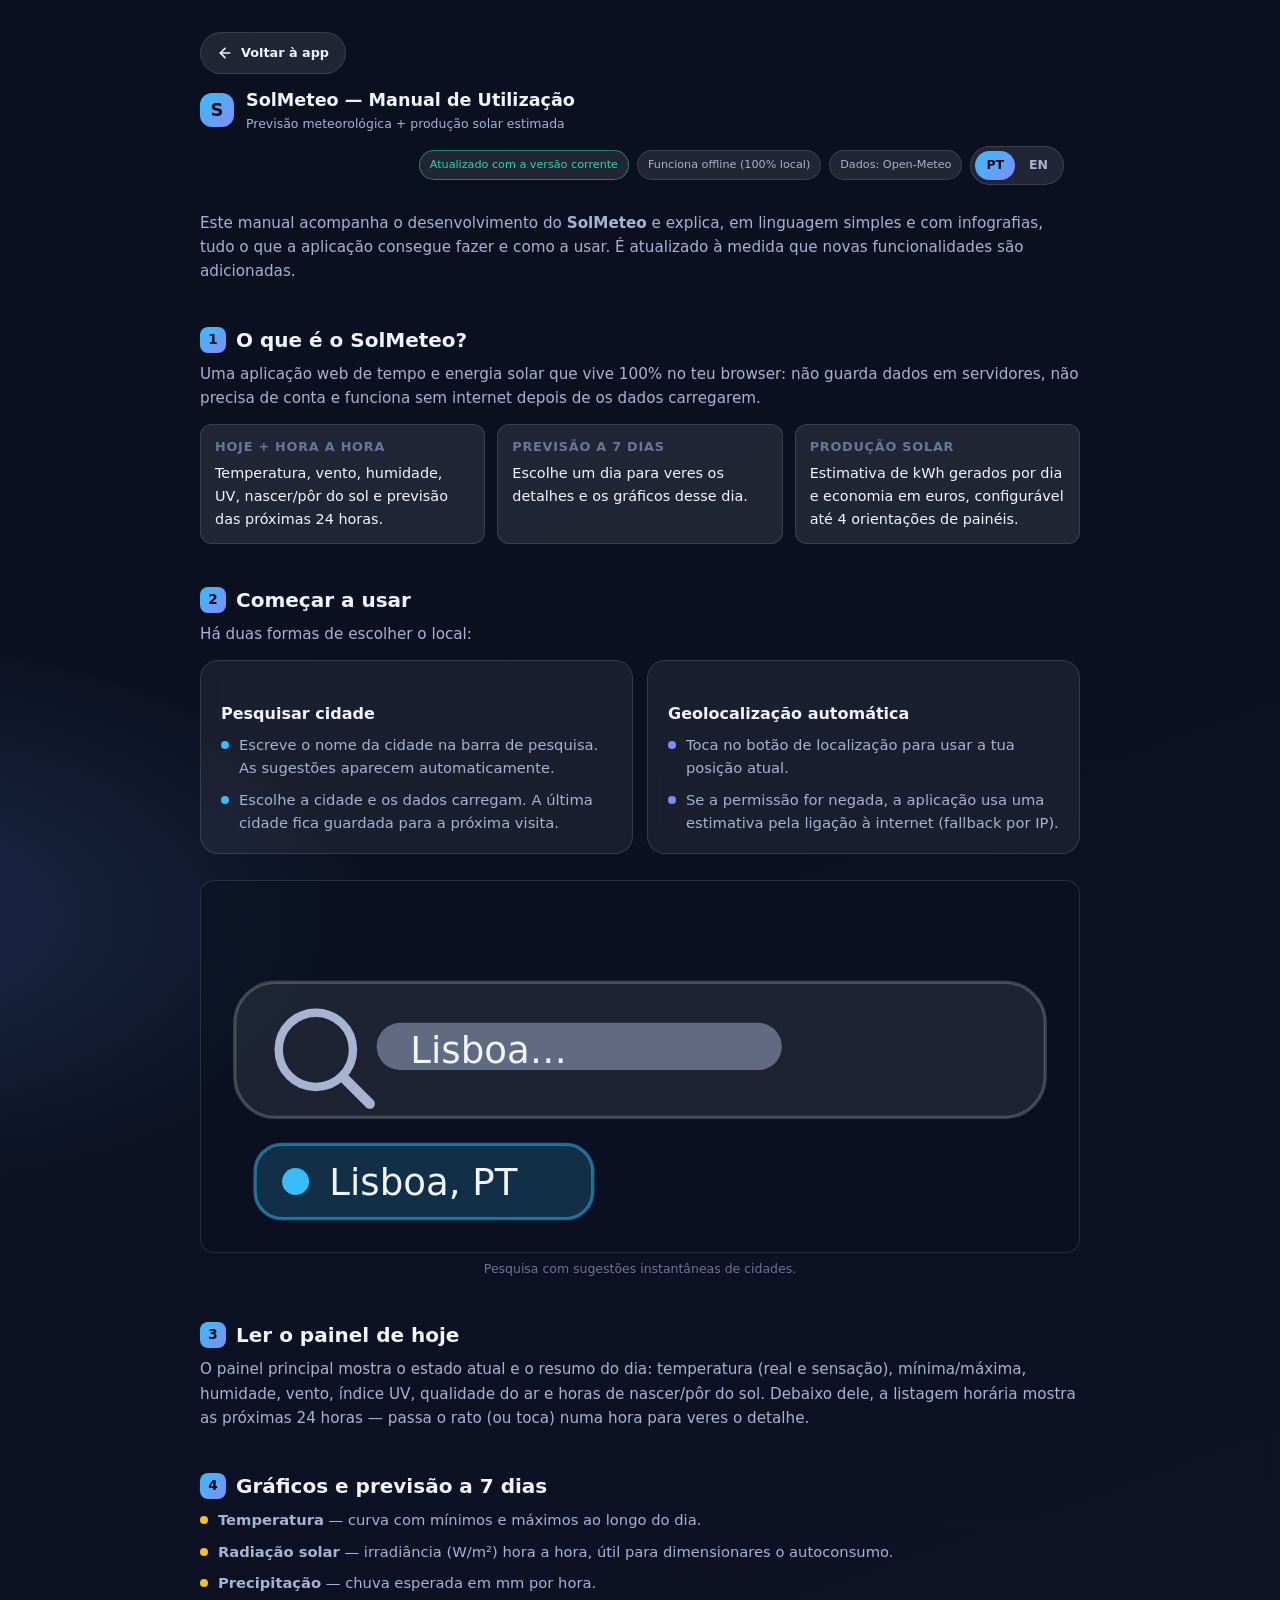
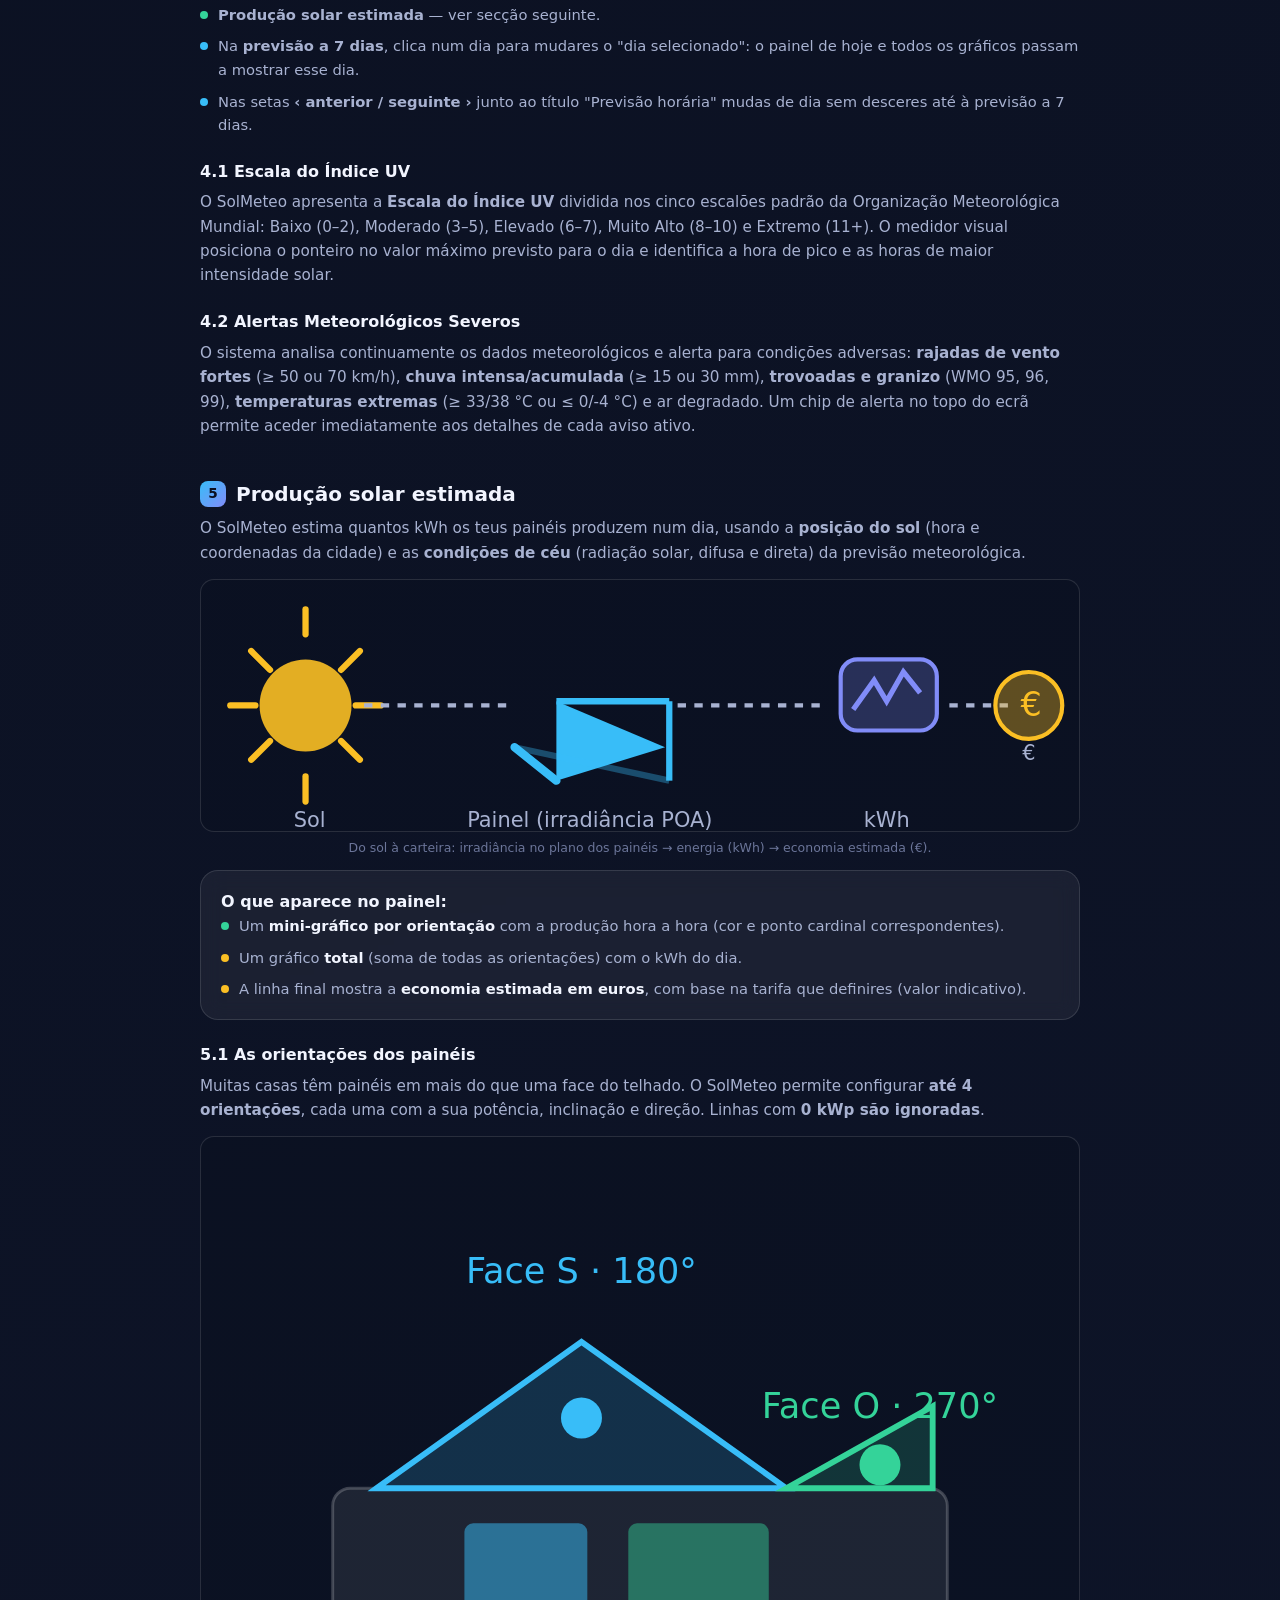
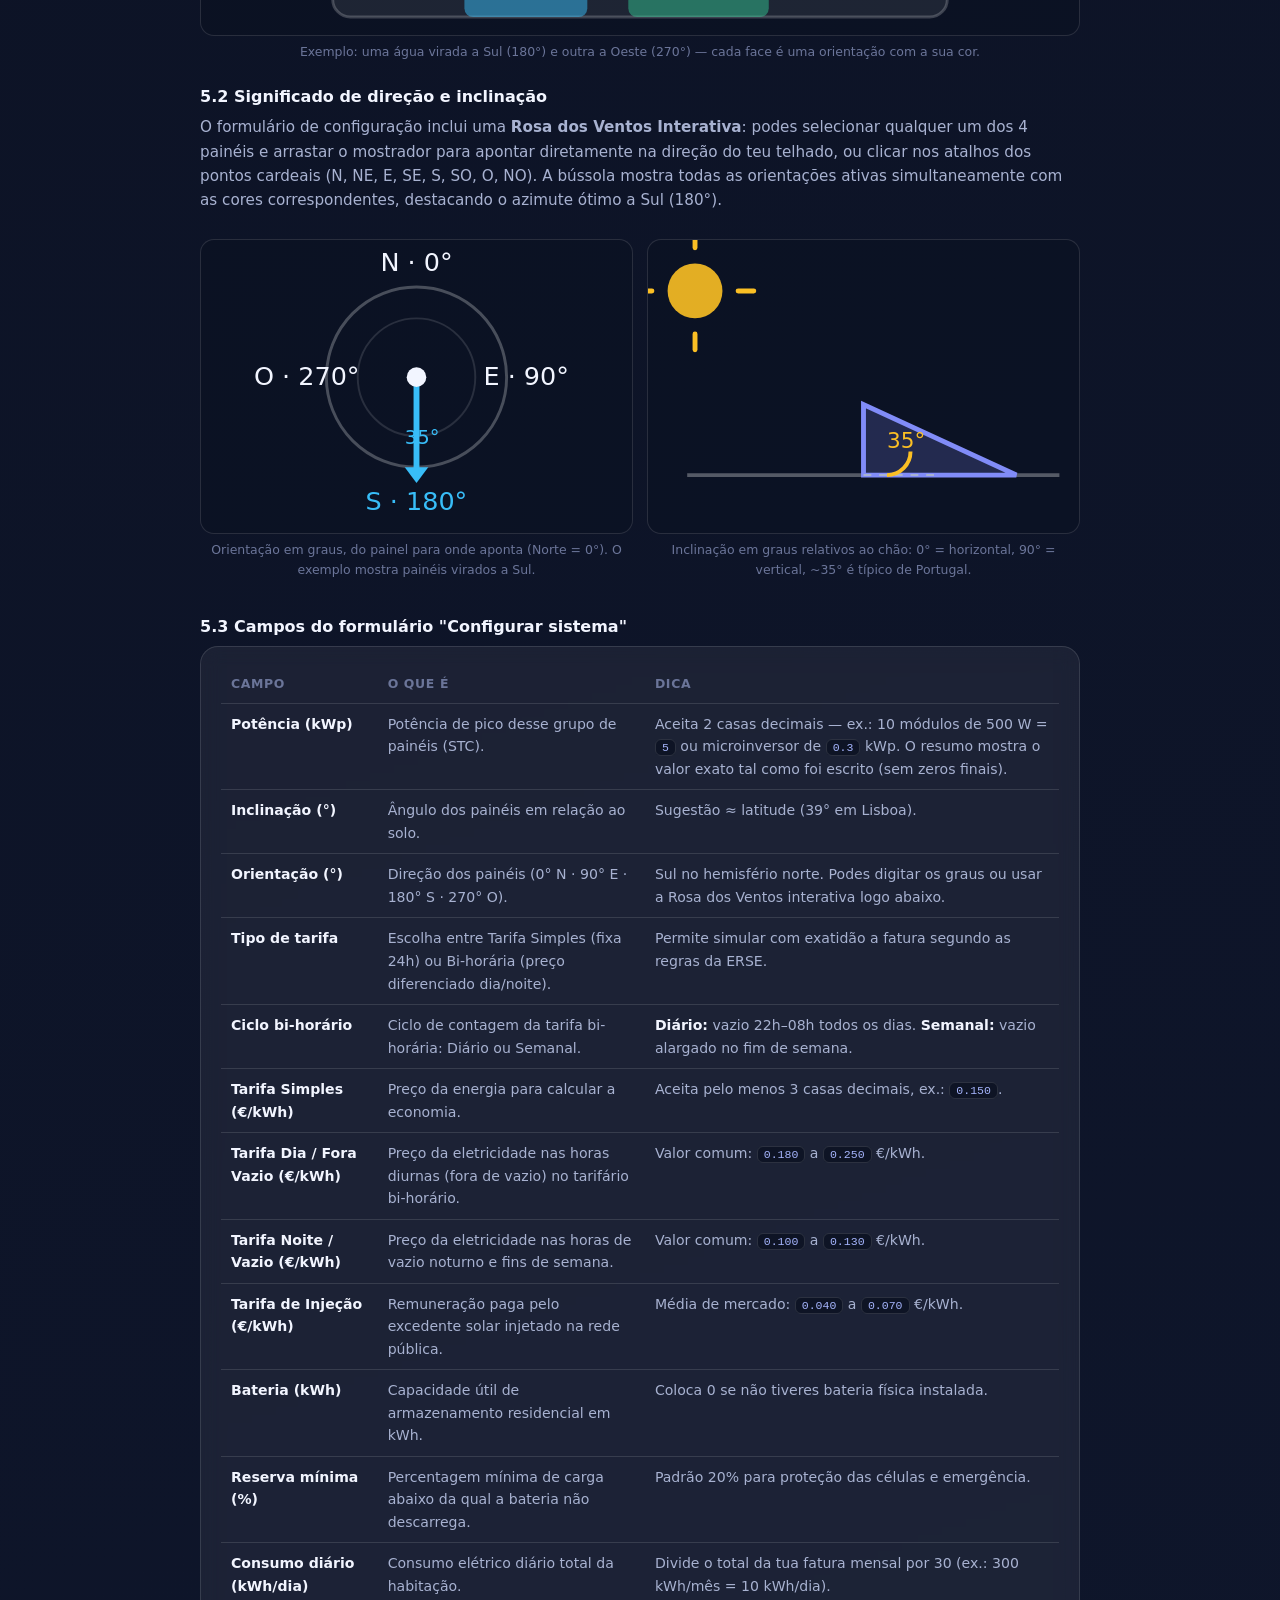
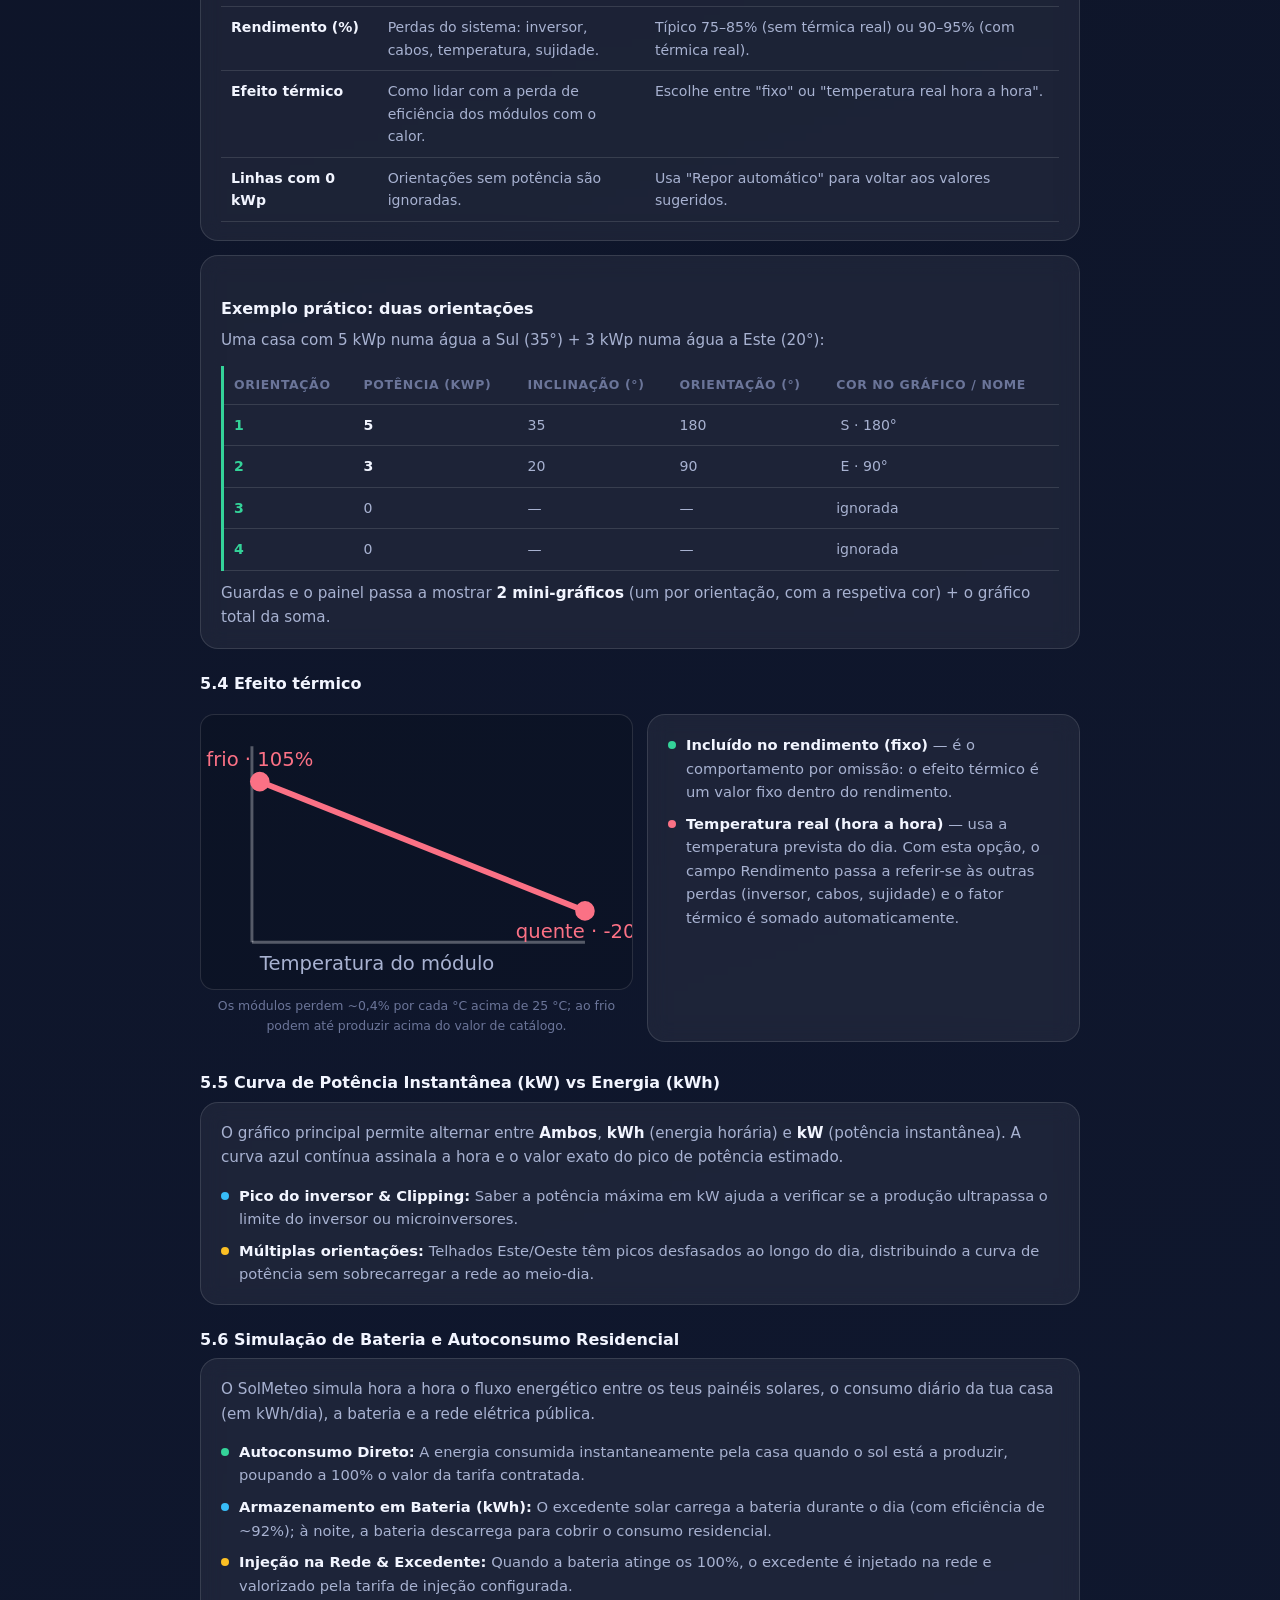
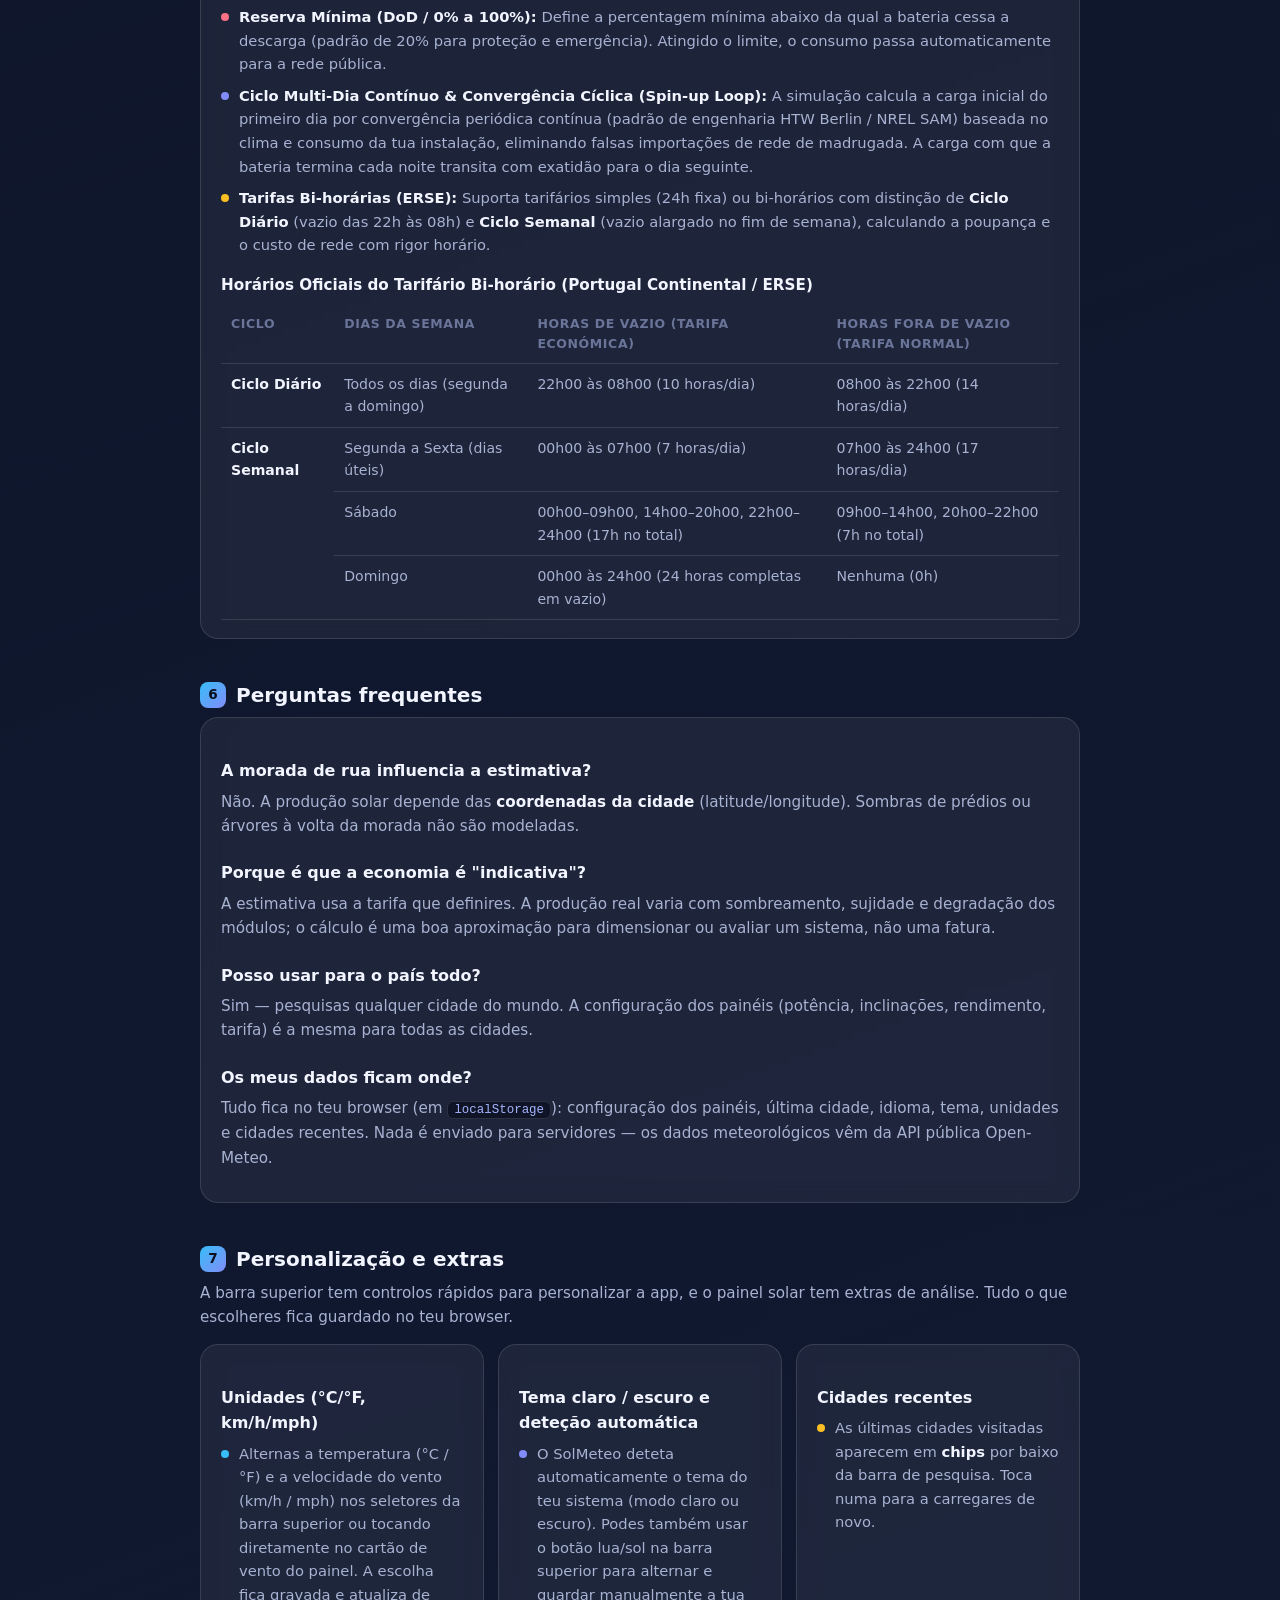
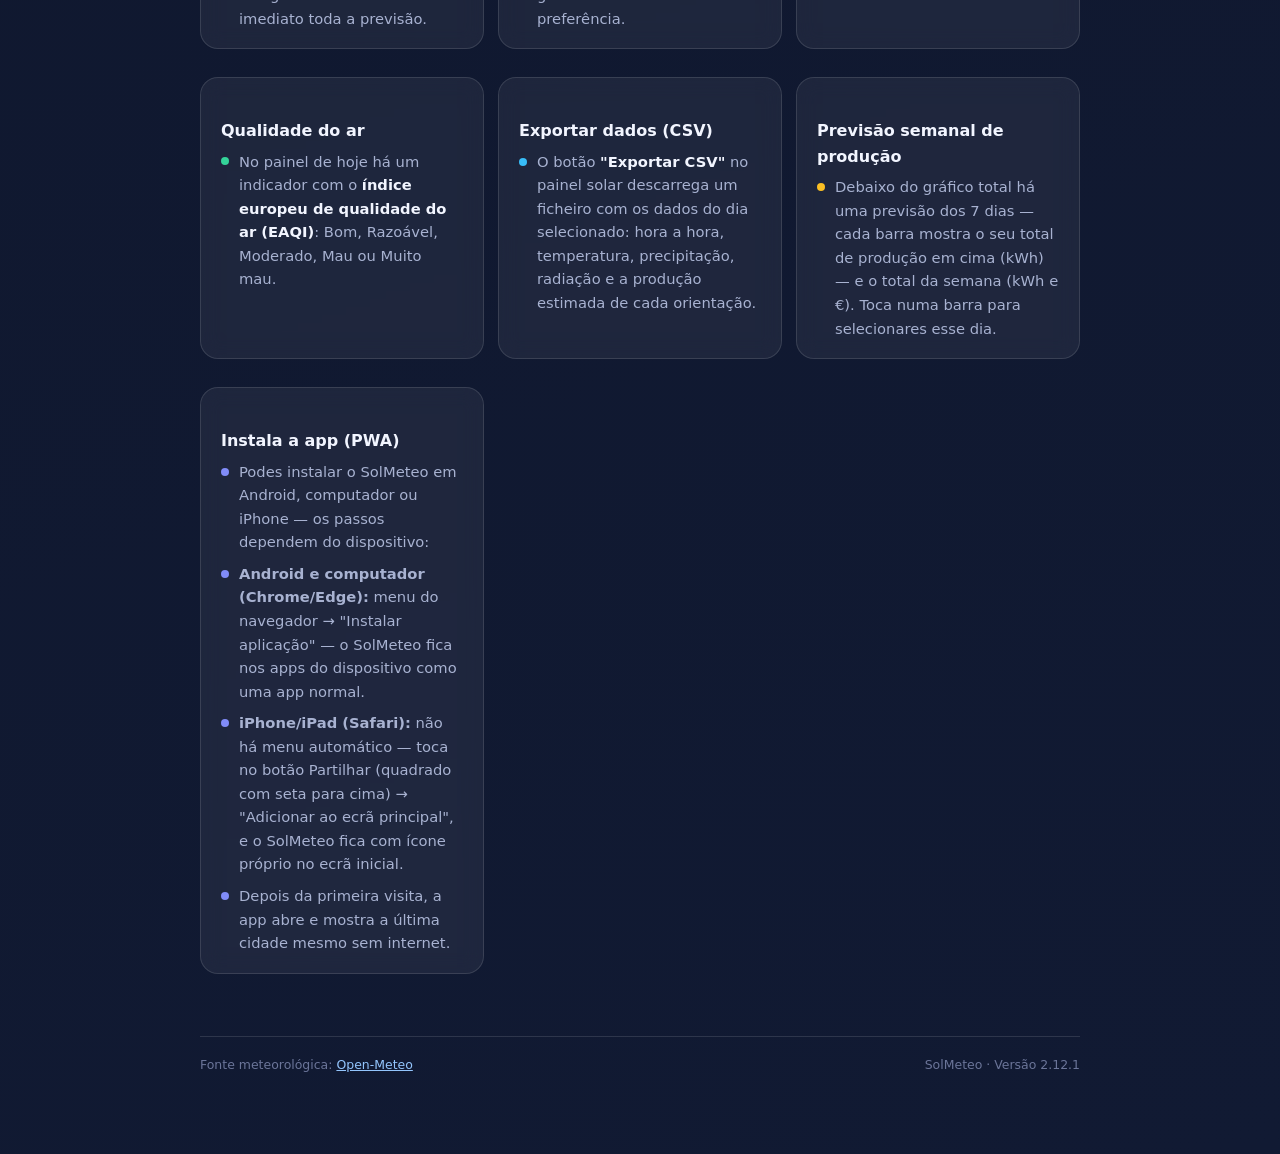
==== commit 48c572e6: "refactor(uv): unify UV metrics into hero stats and remove redundant bottom panel (v2.12.1)" ====
--- a/manual.html
+++ b/manual.html
@@ -629,7 +629,7 @@
 
 <footer class="footer">
       <span><span data-i18n="m.footer.src">Fonte meteorológica:</span> <a href="https://open-meteo.com/" target="_blank" rel="noopener">Open-Meteo</a></span>
-      <span>SolMeteo · <span data-i18n="m.version">Versão</span> <span id="manualVersion">2.12.0</span></span>
+      <span>SolMeteo · <span data-i18n="m.version">Versão</span> <span id="manualVersion">2.12.1</span></span>
     </footer>
   </main>
 
@@ -1093,7 +1093,7 @@
     }
 
     applyTheme();
-    document.getElementById("manualVersion").textContent = "2.12.0";
+    document.getElementById("manualVersion").textContent = "2.12.1";
     apply();
   </script>
 </body>
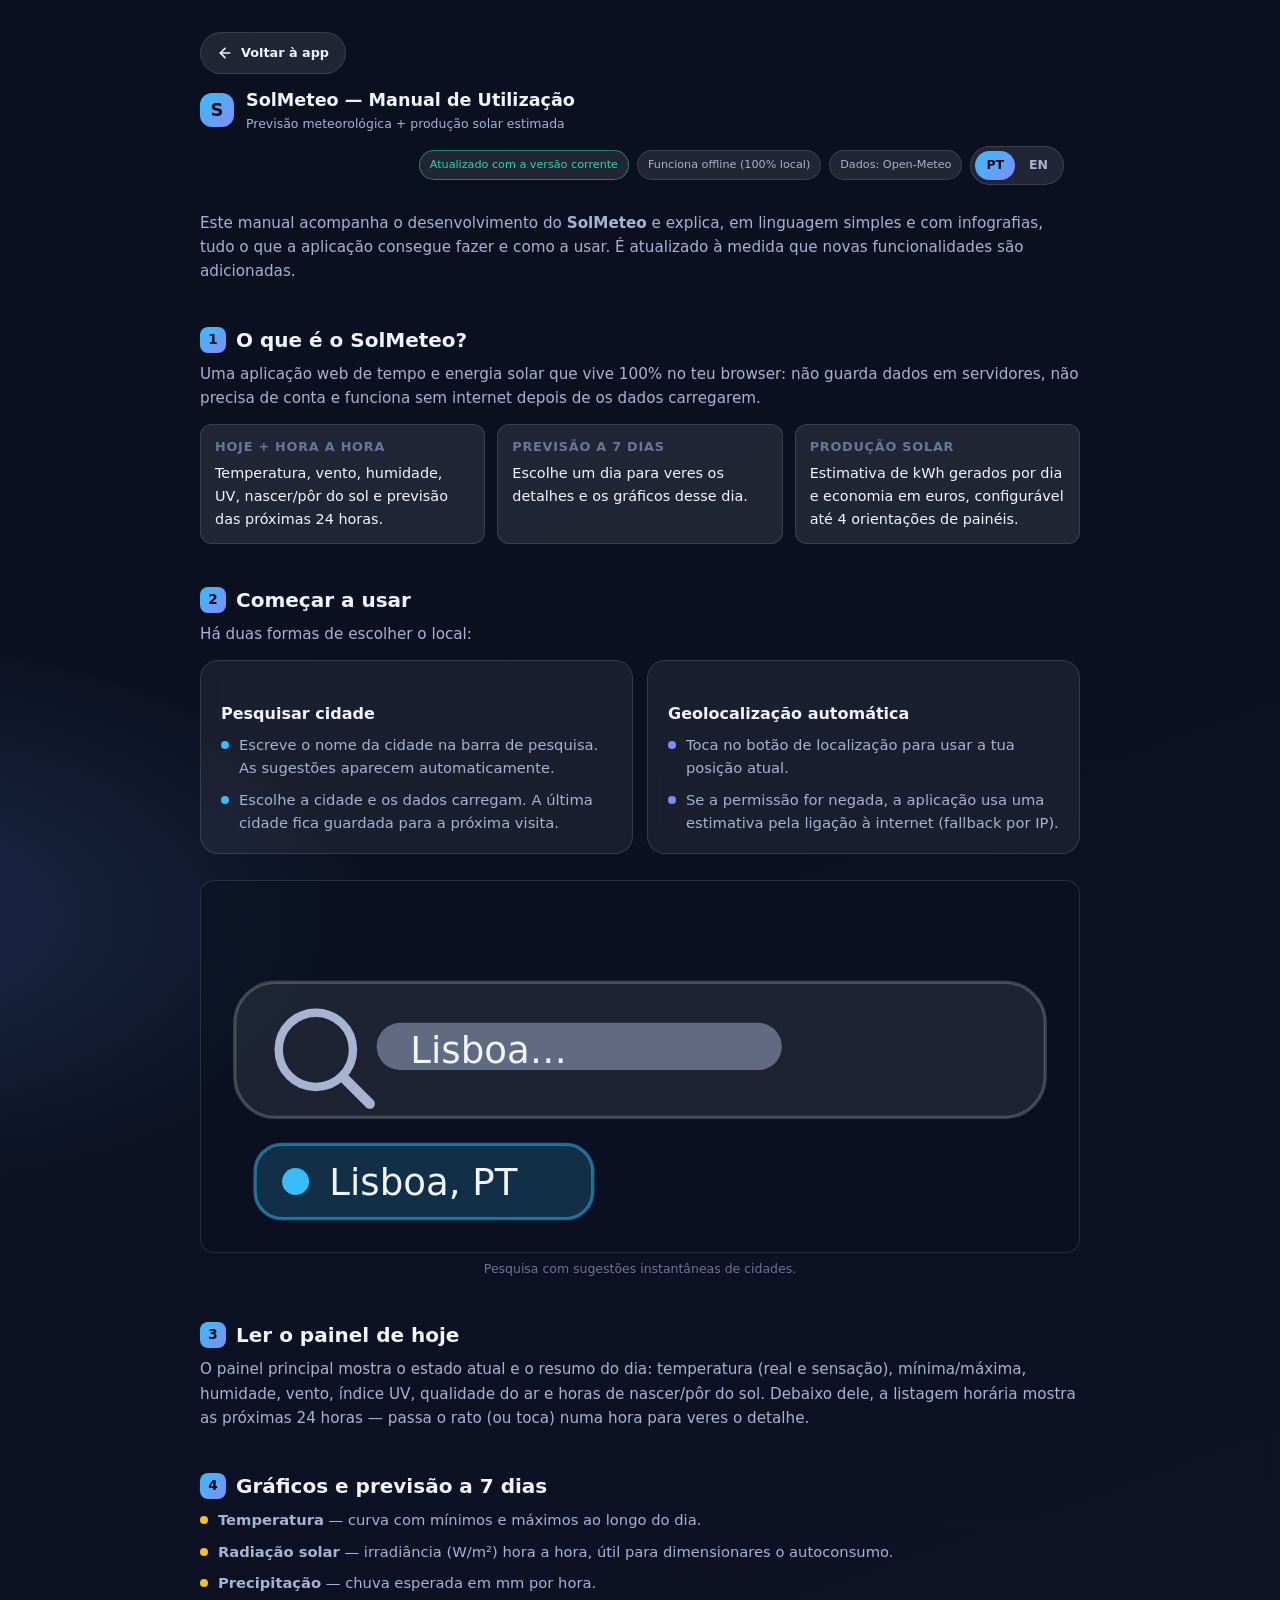
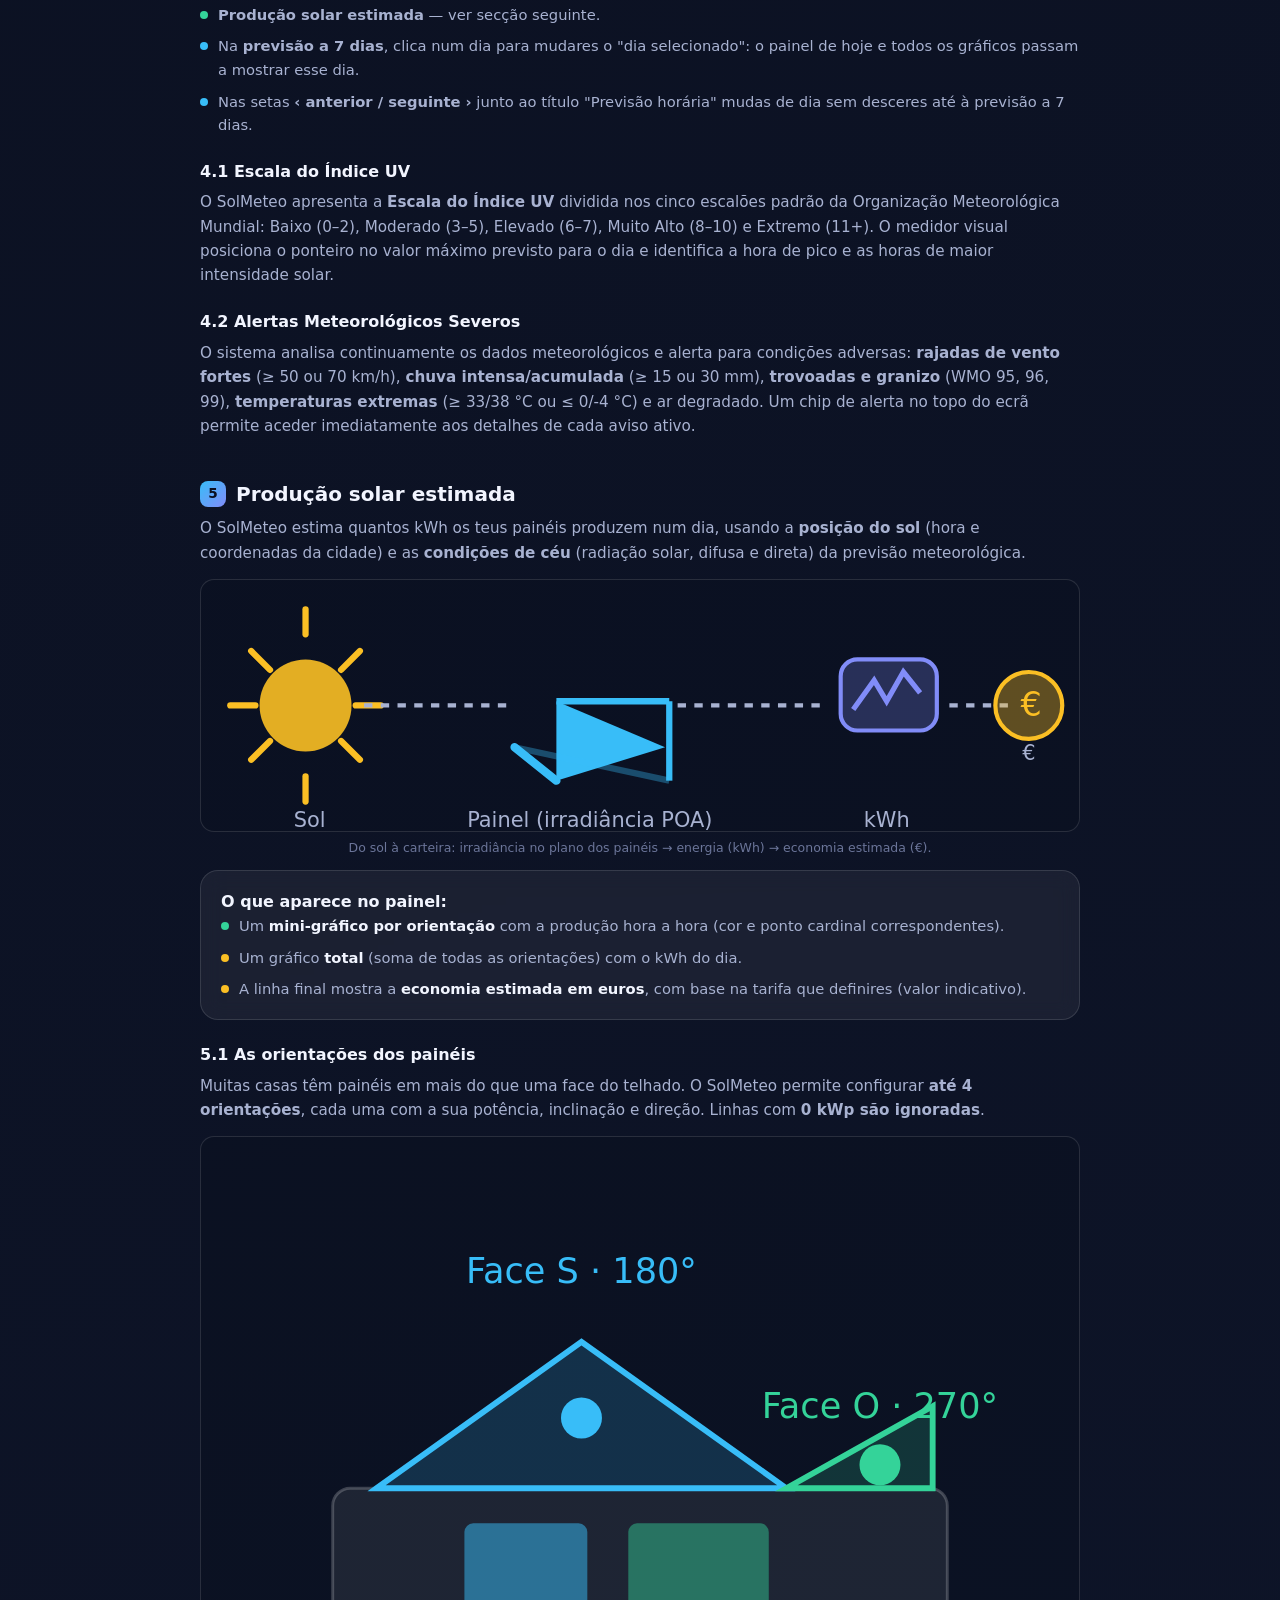
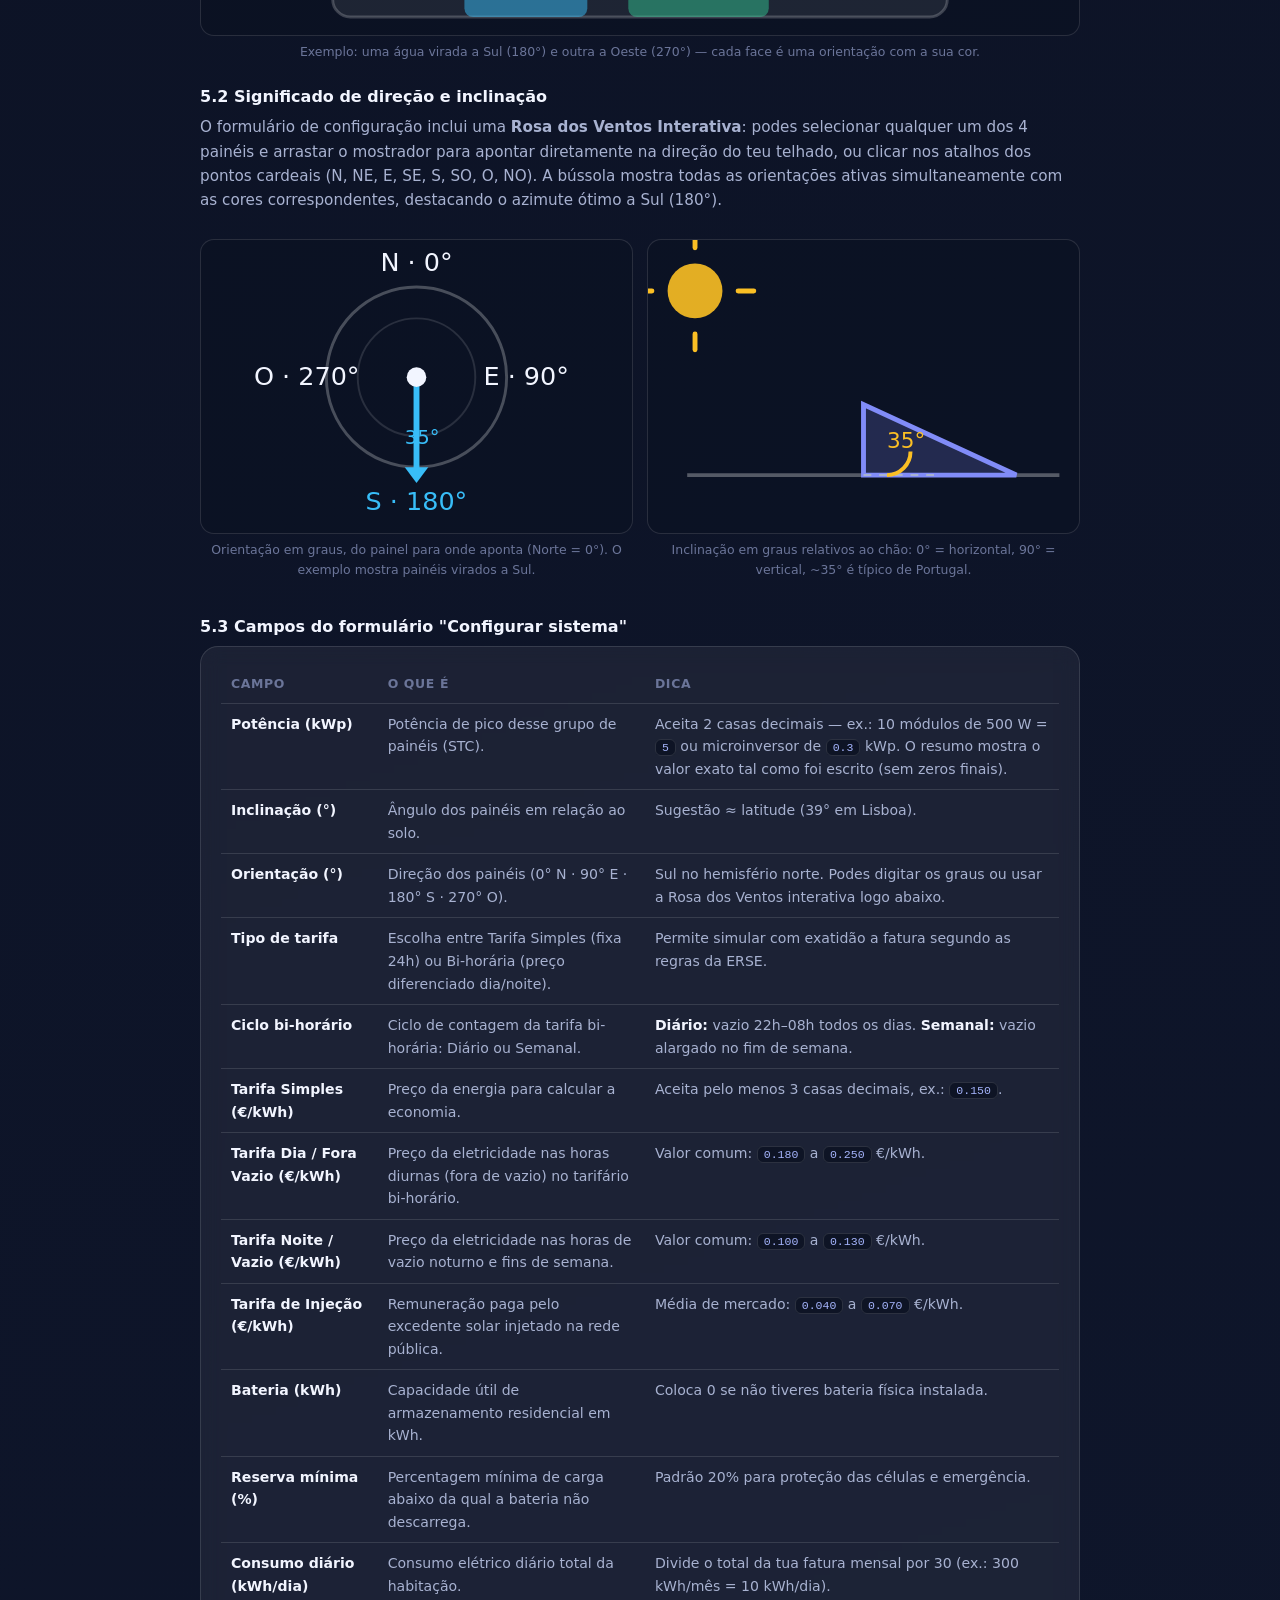
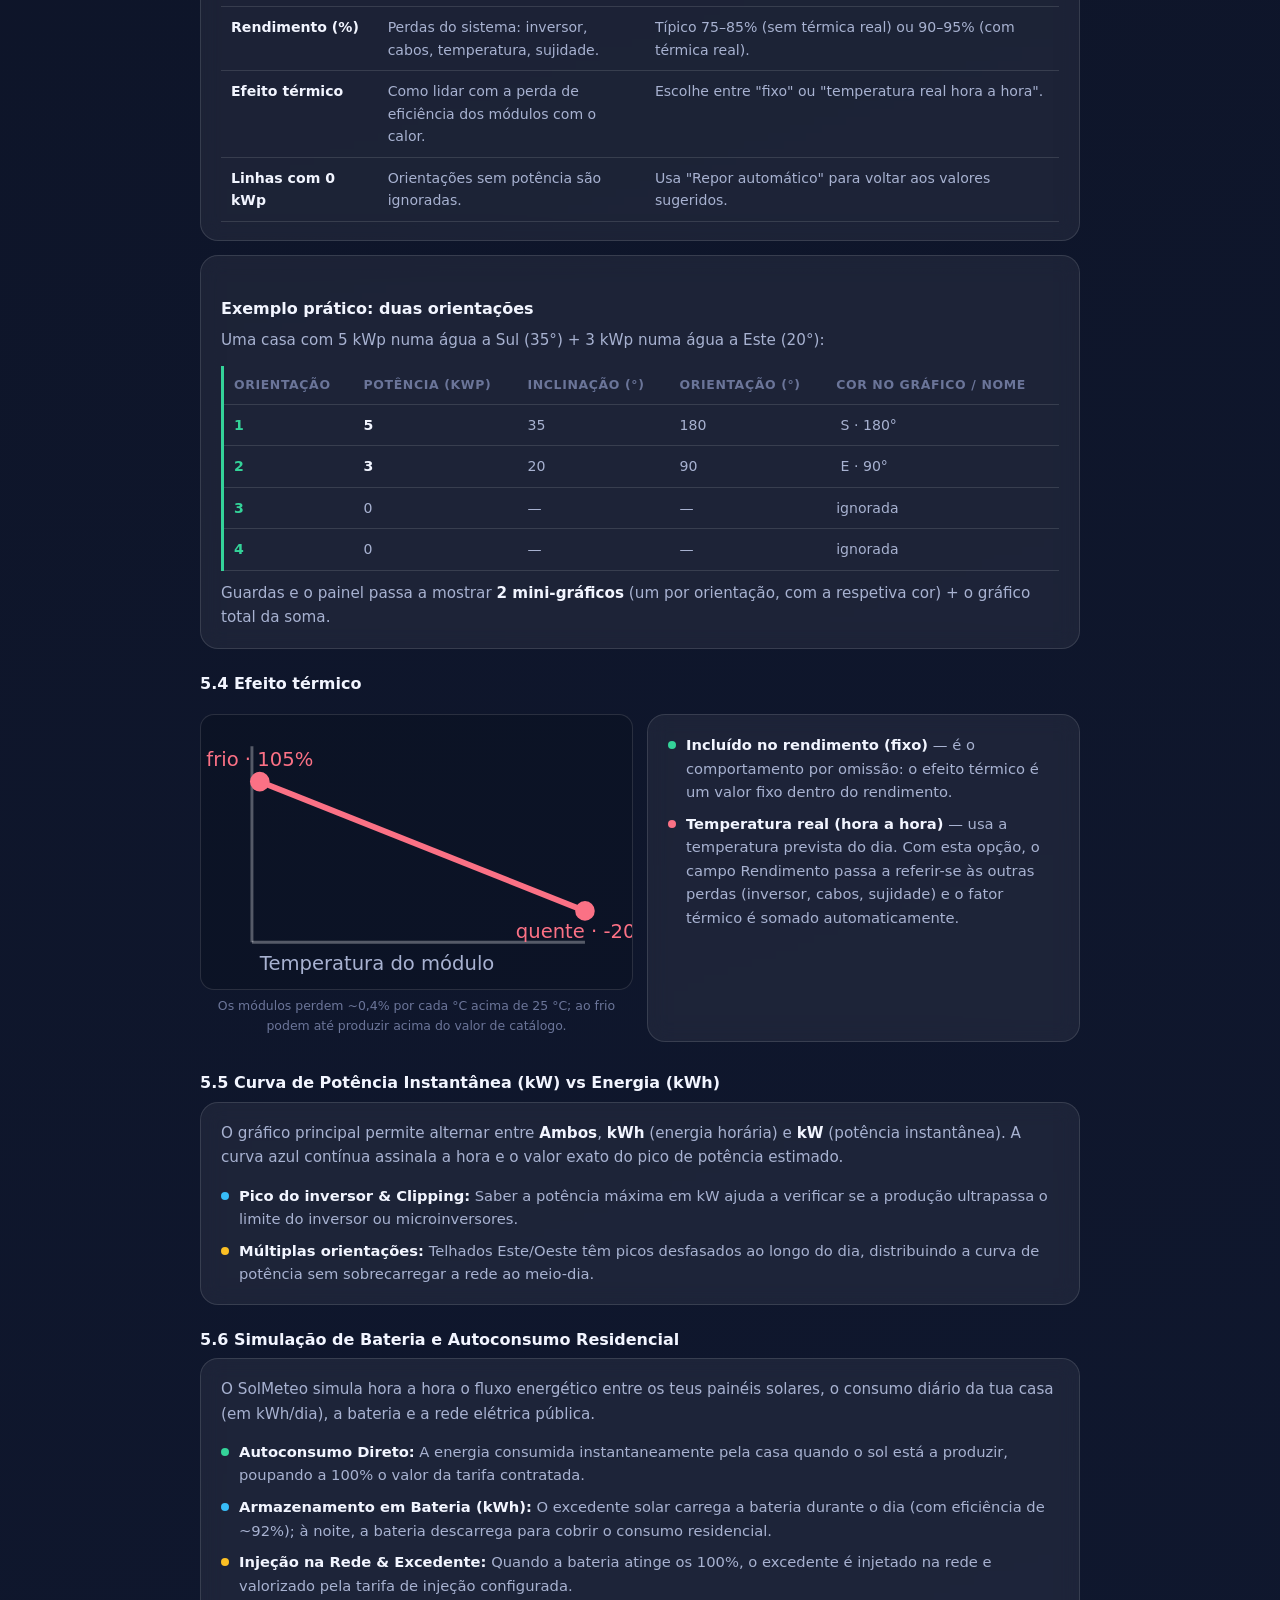
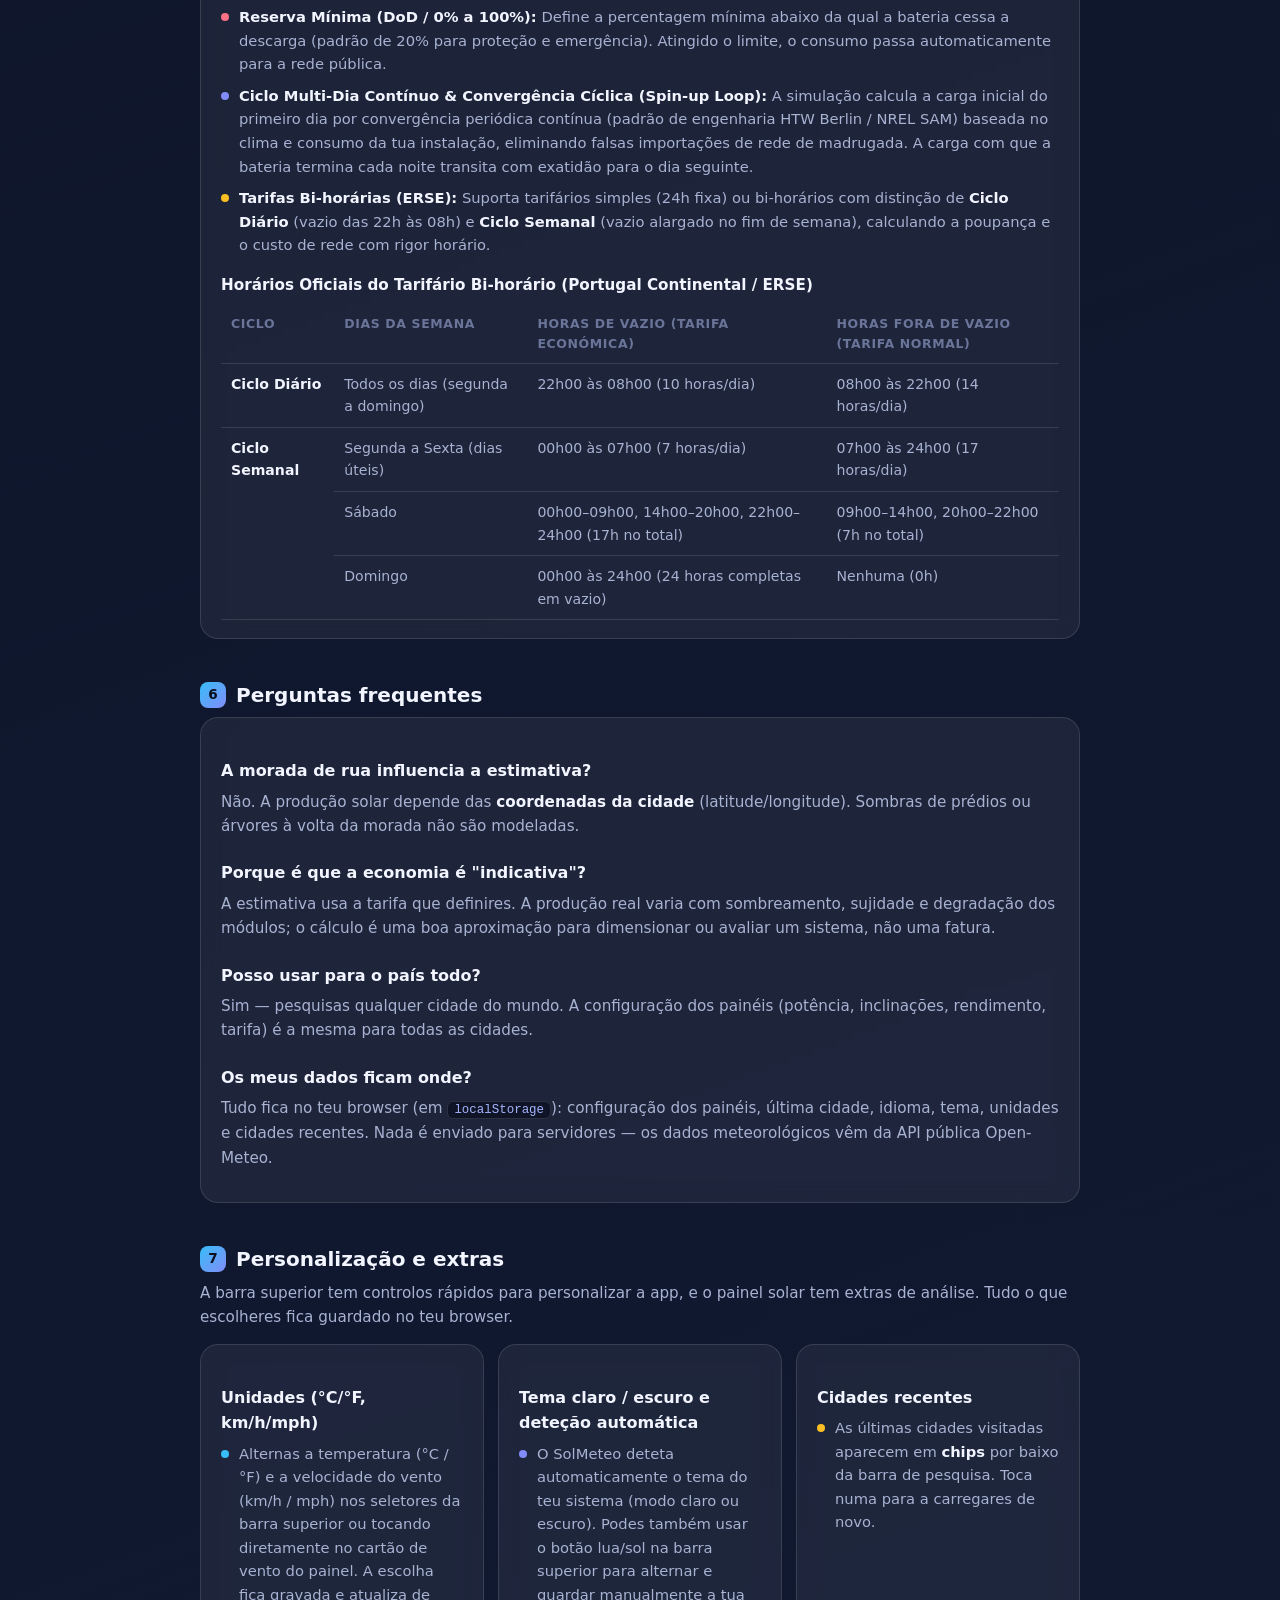
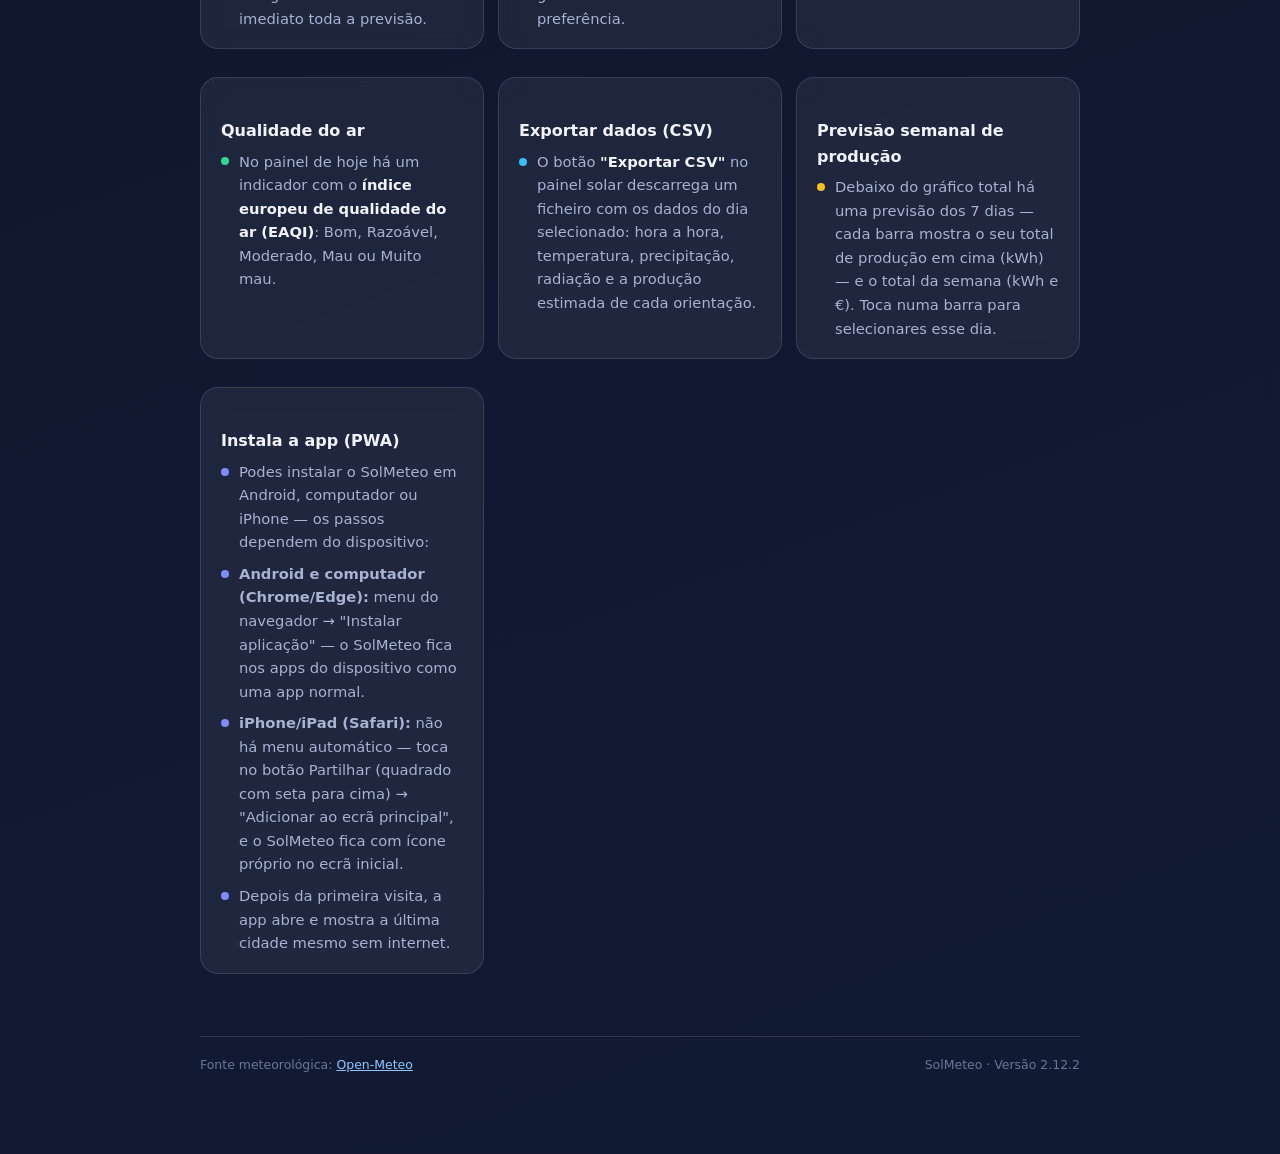
==== commit 1b759185: "fix(mobile): resolve iPhone layout overflow on sun arc, balance cards, and weekly pv (v2.12.2)" ====
--- a/manual.html
+++ b/manual.html
@@ -629,7 +629,7 @@
 
 <footer class="footer">
       <span><span data-i18n="m.footer.src">Fonte meteorológica:</span> <a href="https://open-meteo.com/" target="_blank" rel="noopener">Open-Meteo</a></span>
-      <span>SolMeteo · <span data-i18n="m.version">Versão</span> <span id="manualVersion">2.12.1</span></span>
+      <span>SolMeteo · <span data-i18n="m.version">Versão</span> <span id="manualVersion">2.12.2</span></span>
     </footer>
   </main>
 
@@ -1093,7 +1093,7 @@
     }
 
     applyTheme();
-    document.getElementById("manualVersion").textContent = "2.12.1";
+    document.getElementById("manualVersion").textContent = "2.12.2";
     apply();
   </script>
 </body>
